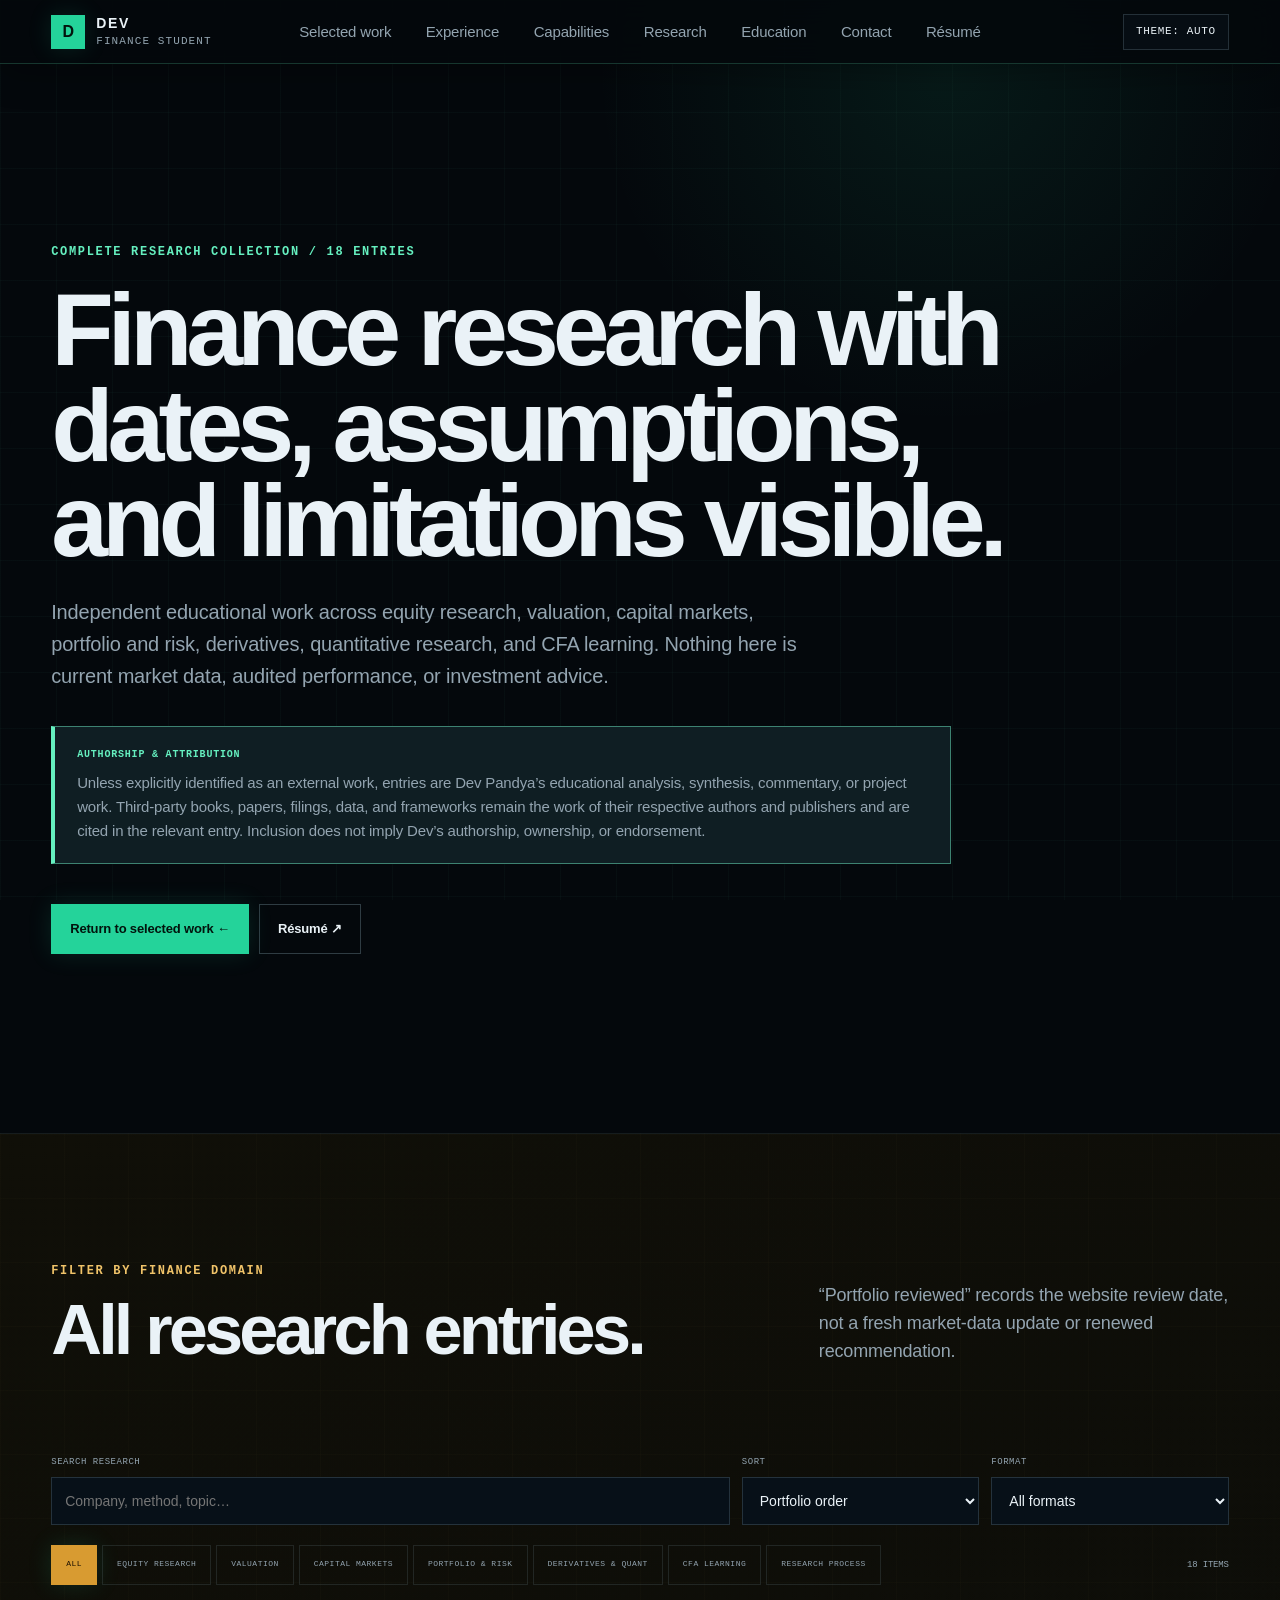
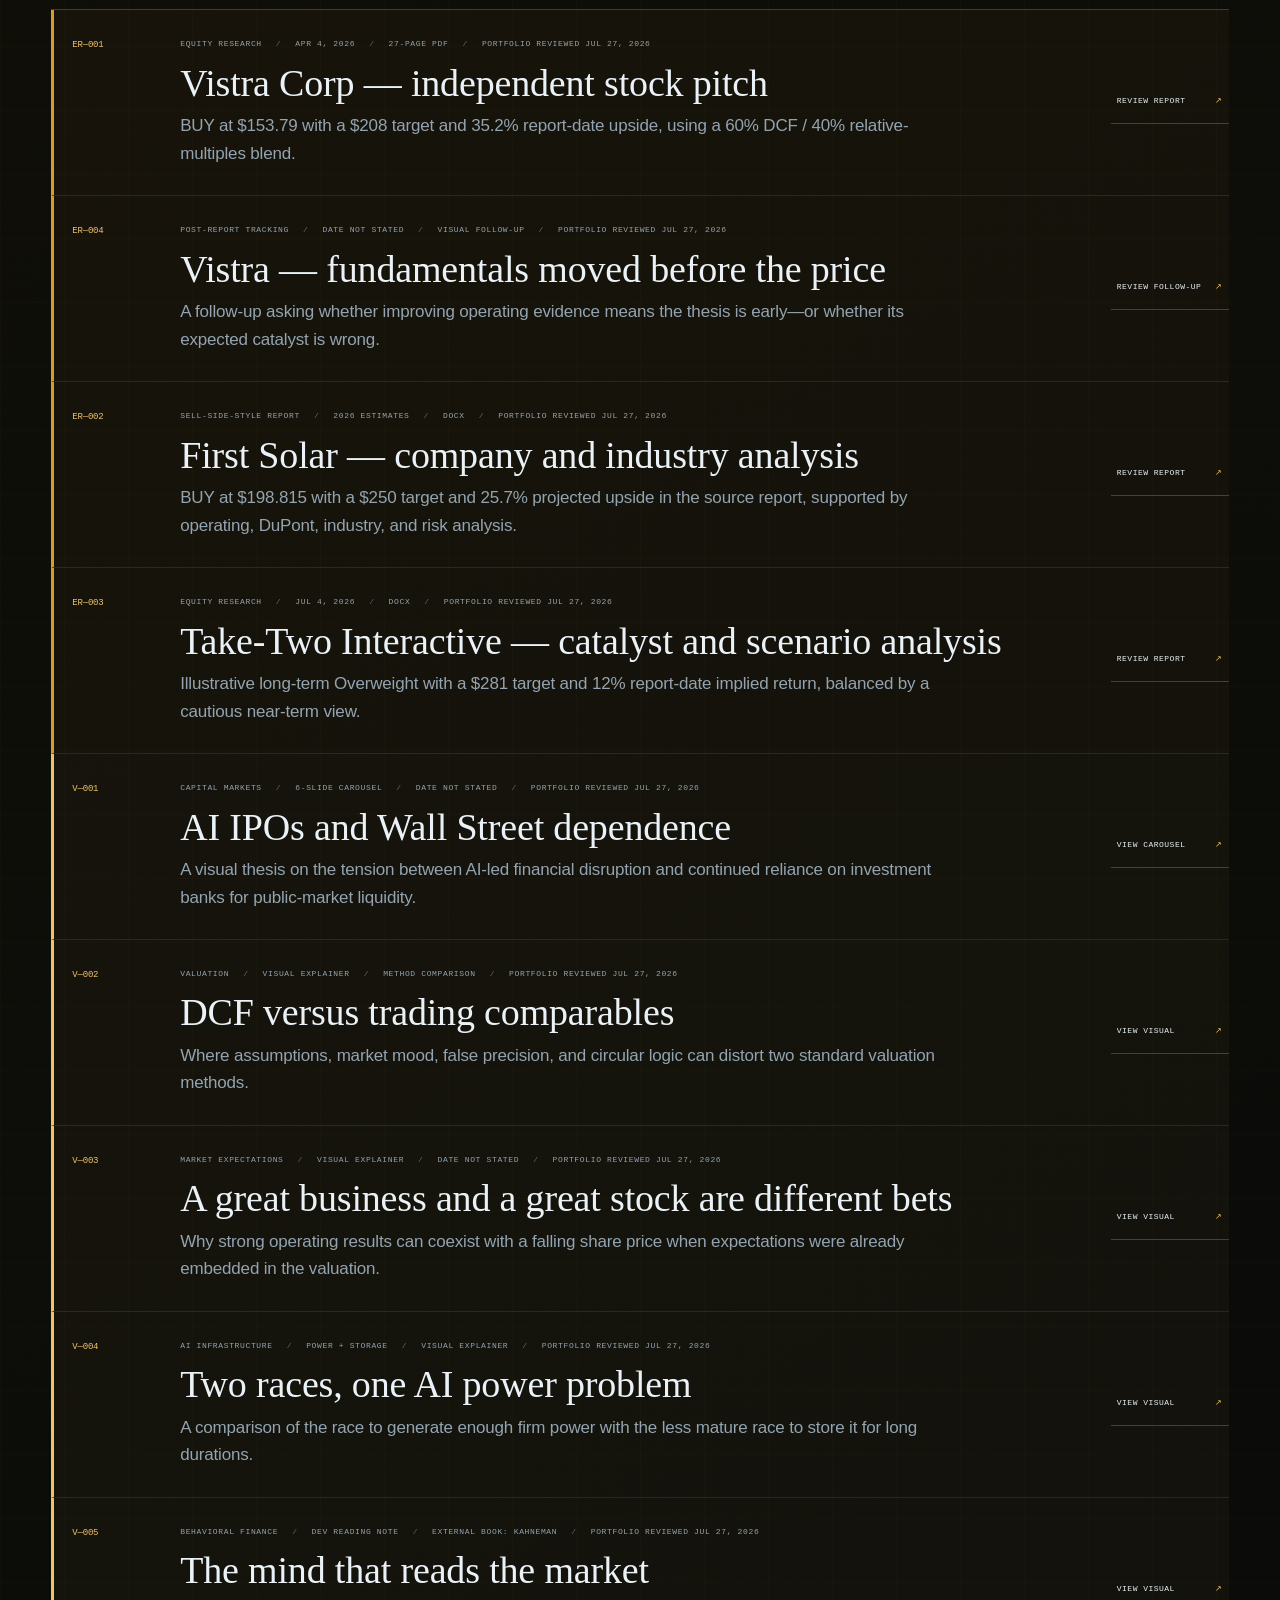
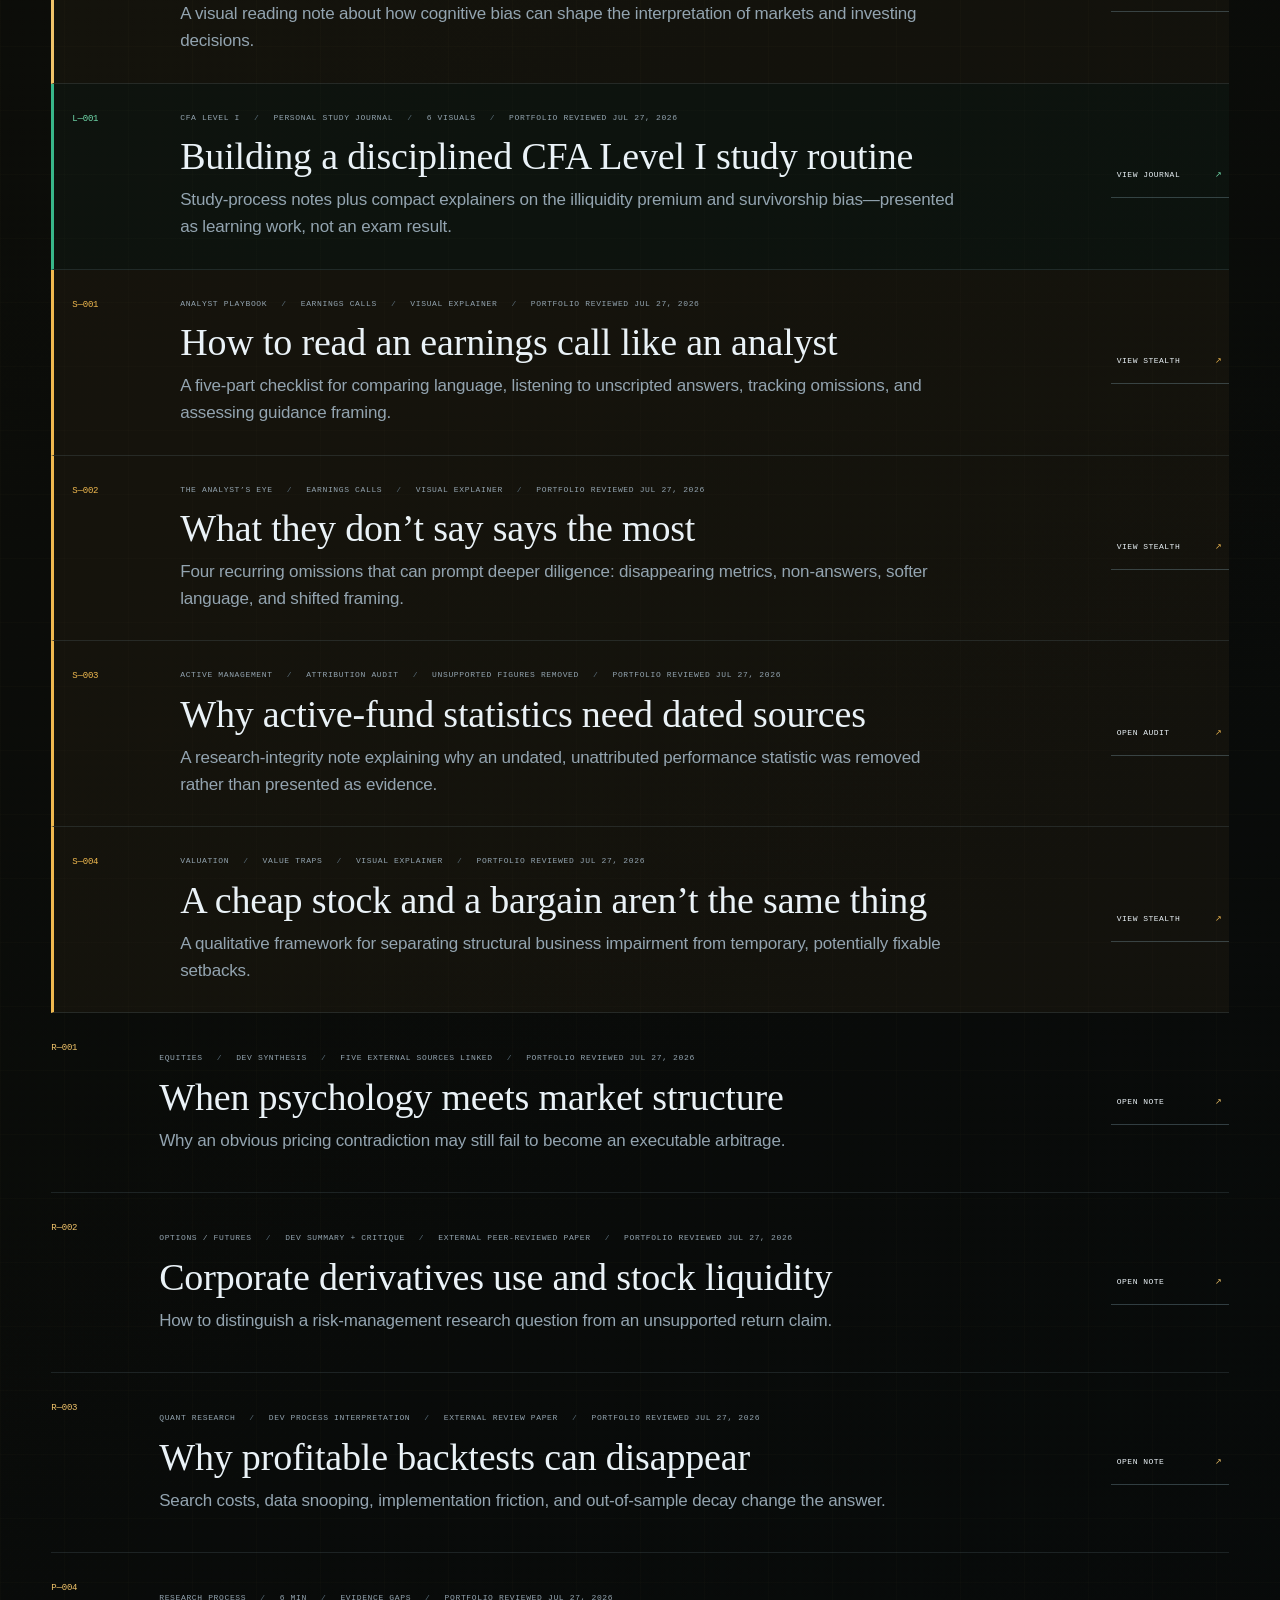
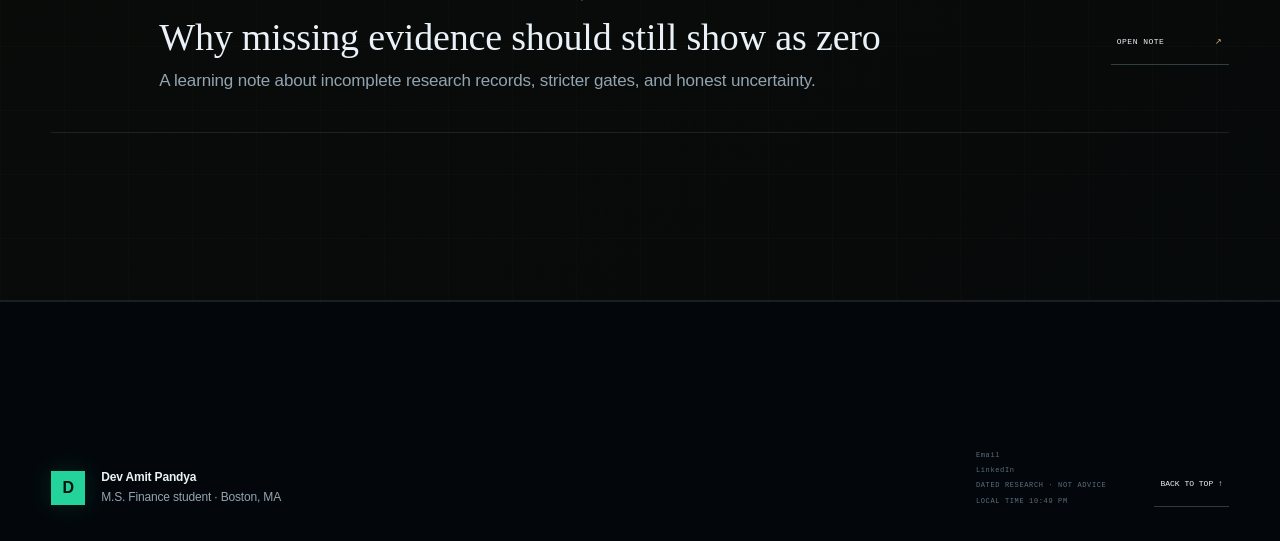
==== research/index.html @ e50324dd "Clarify research authorship and source attribution" ====
<!doctype html>
<html lang="en" data-theme="dark">
<head>
  <meta charset="utf-8">
  <meta name="viewport" content="width=device-width, initial-scale=1">
  <base href="../">
  <meta name="description" content="Eighteen educational finance research entries spanning equity research, valuation, capital markets, portfolio risk, derivatives, quant, and CFA learning.">
  <meta name="theme-color" content="#04080c">
  <link rel="canonical" href="https://devpandya.com/research/">
  <link rel="icon" href="assets/favicon.svg" type="image/svg+xml">
  <link rel="apple-touch-icon" href="assets/apple-touch-icon.png">
  <meta property="og:title" content="Finance Research Archive — Dev Amit Pandya">
  <meta property="og:description" content="Eighteen educational finance research entries spanning equity research, valuation, capital markets, portfolio risk, derivatives, quant, and CFA learning.">
  <meta property="og:type" content="website">
  <meta property="og:url" content="https://devpandya.com/research/">
  <meta property="og:image" content="https://devpandya.com/assets/social-preview.png">
  <meta property="og:image:width" content="1200">
  <meta property="og:image:height" content="630">
  <meta name="twitter:card" content="summary_large_image">
  <title>Finance Research Archive — Dev Amit Pandya</title>
  <link rel="stylesheet" href="assets/styles.css">
</head>
<body class="archive-page">
  <a class="skip-link" href="#main">Skip to content</a><div class="reading-progress" aria-hidden="true"><span id="reading-progress"></span></div>
  <header class="site-header">
    <a class="brand" href="index.html#top" aria-label="Dev Amit Pandya portfolio home"><span class="brand-glyph">D</span><span class="brand-copy"><strong>DEV</strong><small>FINANCE STUDENT</small></span></a>
    <nav class="main-nav" aria-label="Primary navigation"><a href="index.html#selected-work">Selected work</a><a href="index.html#experience">Experience</a><a href="index.html#capabilities">Capabilities</a><a href="research/">Research</a><a href="index.html#foundation">Education</a><a href="index.html#contact">Contact</a><a href="assets/Dev-Amit-Pandya-Resume.pdf" target="_blank" rel="noreferrer">Résumé</a></nav>
    <div class="header-tools">
      <button class="text-button" id="theme-toggle" type="button" aria-label="Change color theme">Theme: auto</button>
      <button class="menu-button" id="menu-open" type="button" aria-controls="mobile-nav" aria-expanded="false">Menu</button>
    </div>
    <nav class="mobile-nav" id="mobile-nav" aria-label="Mobile navigation" hidden>
      <a href="index.html#selected-work">Selected work</a><a href="index.html#experience">Experience</a><a href="index.html#capabilities">Capabilities</a><a href="research/">Research</a><a href="index.html#foundation">Education</a><a href="index.html#contact">Contact</a><a href="assets/Dev-Amit-Pandya-Resume.pdf" target="_blank" rel="noreferrer">Résumé ↗</a><a href="https://www.linkedin.com/in/dev-pandya-38a473220/" target="_blank" rel="noreferrer">LinkedIn ↗</a>
    </nav>
  </header>
  <main id="main">
    <section class="archive-hero section-shell" id="top" aria-labelledby="archive-title"><p class="eyebrow">COMPLETE RESEARCH COLLECTION / 18 ENTRIES</p><h1 id="archive-title">Finance research with dates, assumptions, and limitations visible.</h1><p>Independent educational work across equity research, valuation, capital markets, portfolio and risk, derivatives, quantitative research, and CFA learning. Nothing here is current market data, audited performance, or investment advice.</p><aside class="archive-attribution"><strong>Authorship &amp; attribution</strong><p>Unless explicitly identified as an external work, entries are Dev Pandya’s educational analysis, synthesis, commentary, or project work. Third-party books, papers, filings, data, and frameworks remain the work of their respective authors and publishers and are cited in the relevant entry. Inclusion does not imply Dev’s authorship, ownership, or endorsement.</p></aside><div class="hero-actions"><a class="button button-primary" href="index.html#selected-work">Return to selected work ←</a><a class="button button-quiet" href="assets/Dev-Amit-Pandya-Resume.pdf" target="_blank" rel="noreferrer">Résumé ↗</a></div></section>
    <section class="research archive-research section-shell" id="research" aria-labelledby="research-title"><header class="section-heading"><div><p class="eyebrow">FILTER BY FINANCE DOMAIN</p><h2 id="research-title">All research entries.</h2></div><p>“Portfolio reviewed” records the website review date, not a fresh market-data update or renewed recommendation.</p></header><div class="archive-controls reveal"><label><span>Search research</span><input id="research-search" type="search" placeholder="Company, method, topic…" autocomplete="off"></label><label><span>Sort</span><select id="research-sort"><option value="portfolio">Portfolio order</option><option value="newest">Newest stated date</option><option value="title">Title A–Z</option><option value="domain">Finance domain</option></select></label><label><span>Format</span><select id="research-type"><option value="all">All formats</option><option value="report">Reports</option><option value="visual">Visual explainers</option><option value="note">Research notes</option><option value="artifact">Has public artifact</option></select></label></div><div class="research-toolbar reveal"><div class="filter-group" role="group" aria-label="Filter research by finance domain"><button class="filter-button is-active" type="button" data-filter="all">All</button><button class="filter-button" type="button" data-filter="equity-research">Equity research</button><button class="filter-button" type="button" data-filter="valuation">Valuation</button><button class="filter-button" type="button" data-filter="capital-markets">Capital markets</button><button class="filter-button" type="button" data-filter="portfolio-risk">Portfolio &amp; risk</button><button class="filter-button" type="button" data-filter="derivatives-quant">Derivatives &amp; quant</button><button class="filter-button" type="button" data-filter="cfa-learning">CFA learning</button><button class="filter-button" type="button" data-filter="research-process">Research process</button></div><span id="result-count">18 items</span></div><div id="research-empty" class="research-empty" hidden>No entries match those filters.</div><div class="research-list"><article class="research-row is-report" data-topic="equity-research" data-title="vistra corp — independent stock pitch" data-date="2026-04-04" data-kind="report" data-artifact="true"><div class="note-index">ER—001</div><div class="note-main"><div class="note-meta"><span>Equity research</span><span>Apr 4, 2026</span><span>27-page PDF</span><span>Portfolio reviewed Jul 27, 2026</span></div><h3>Vistra Corp — independent stock pitch</h3><p>BUY at $153.79 with a $208 target and 35.2% report-date upside, using a 60% DCF / 40% relative-multiples blend.</p></div><button class="note-open" type="button" data-note="vistra">Review report <span>↗</span></button></article><article class="research-row is-report" data-topic="equity-research" data-title="vistra — fundamentals moved before the price" data-date="" data-kind="report" data-artifact="true"><div class="note-index">ER—004</div><div class="note-main"><div class="note-meta"><span>Post-report tracking</span><span>Date not stated</span><span>Visual follow-up</span><span>Portfolio reviewed Jul 27, 2026</span></div><h3>Vistra — fundamentals moved before the price</h3><p>A follow-up asking whether improving operating evidence means the thesis is early—or whether its expected catalyst is wrong.</p></div><button class="note-open" type="button" data-note="vistrafollowup">Review follow-up <span>↗</span></button></article><article class="research-row is-report" data-topic="equity-research" data-title="first solar — company and industry analysis" data-date="" data-kind="report" data-artifact="true"><div class="note-index">ER—002</div><div class="note-main"><div class="note-meta"><span>Sell-side-style report</span><span>2026 estimates</span><span>DOCX</span><span>Portfolio reviewed Jul 27, 2026</span></div><h3>First Solar — company and industry analysis</h3><p>BUY at $198.815 with a $250 target and 25.7% projected upside in the source report, supported by operating, DuPont, industry, and risk analysis.</p></div><button class="note-open" type="button" data-note="firstsolar">Review report <span>↗</span></button></article><article class="research-row is-report" data-topic="equity-research" data-title="take-two interactive — catalyst and scenario analysis" data-date="2026-07-04" data-kind="report" data-artifact="true"><div class="note-index">ER—003</div><div class="note-main"><div class="note-meta"><span>Equity research</span><span>Jul 4, 2026</span><span>DOCX</span><span>Portfolio reviewed Jul 27, 2026</span></div><h3>Take-Two Interactive — catalyst and scenario analysis</h3><p>Illustrative long-term Overweight with a $281 target and 12% report-date implied return, balanced by a cautious near-term view.</p></div><button class="note-open" type="button" data-note="ttwo">Review report <span>↗</span></button></article><article class="research-row is-visual" data-topic="capital-markets" data-title="ai ipos and wall street dependence" data-date="" data-kind="visual" data-artifact="true"><div class="note-index">V—001</div><div class="note-main"><div class="note-meta"><span>Capital markets</span><span>6-slide carousel</span><span>Date not stated</span><span>Portfolio reviewed Jul 27, 2026</span></div><h3>AI IPOs and Wall Street dependence</h3><p>A visual thesis on the tension between AI-led financial disruption and continued reliance on investment banks for public-market liquidity.</p></div><button class="note-open" type="button" data-note="aiipo">View carousel <span>↗</span></button></article><article class="research-row is-visual" data-topic="valuation" data-title="dcf versus trading comparables" data-date="" data-kind="visual" data-artifact="true"><div class="note-index">V—002</div><div class="note-main"><div class="note-meta"><span>Valuation</span><span>Visual explainer</span><span>Method comparison</span><span>Portfolio reviewed Jul 27, 2026</span></div><h3>DCF versus trading comparables</h3><p>Where assumptions, market mood, false precision, and circular logic can distort two standard valuation methods.</p></div><button class="note-open" type="button" data-note="dcfcomps">View visual <span>↗</span></button></article><article class="research-row is-visual" data-topic="equity-research" data-title="a great business and a great stock are different bets" data-date="" data-kind="visual" data-artifact="true"><div class="note-index">V—003</div><div class="note-main"><div class="note-meta"><span>Market expectations</span><span>Visual explainer</span><span>Date not stated</span><span>Portfolio reviewed Jul 27, 2026</span></div><h3>A great business and a great stock are different bets</h3><p>Why strong operating results can coexist with a falling share price when expectations were already embedded in the valuation.</p></div><button class="note-open" type="button" data-note="businessstock">View visual <span>↗</span></button></article><article class="research-row is-visual" data-topic="capital-markets" data-title="two races, one ai power problem" data-date="" data-kind="visual" data-artifact="true"><div class="note-index">V—004</div><div class="note-main"><div class="note-meta"><span>AI infrastructure</span><span>Power + storage</span><span>Visual explainer</span><span>Portfolio reviewed Jul 27, 2026</span></div><h3>Two races, one AI power problem</h3><p>A comparison of the race to generate enough firm power with the less mature race to store it for long durations.</p></div><button class="note-open" type="button" data-note="tworaces">View visual <span>↗</span></button></article><article class="research-row is-visual" data-topic="portfolio-risk" data-title="the mind that reads the market" data-date="" data-kind="visual" data-artifact="true"><div class="note-index">V—005</div><div class="note-main"><div class="note-meta"><span>Behavioral finance</span><span>Dev reading note</span><span>External book: Kahneman</span><span>Portfolio reviewed Jul 27, 2026</span></div><h3>The mind that reads the market</h3><p>A visual reading note about how cognitive bias can shape the interpretation of markets and investing decisions.</p></div><button class="note-open" type="button" data-note="readingmind">View visual <span>↗</span></button></article><article class="research-row is-learning" data-topic="cfa-learning" data-title="building a disciplined cfa level i study routine" data-date="" data-kind="visual" data-artifact="true"><div class="note-index">L—001</div><div class="note-main"><div class="note-meta"><span>CFA Level I</span><span>Personal study journal</span><span>6 visuals</span><span>Portfolio reviewed Jul 27, 2026</span></div><h3>Building a disciplined CFA Level I study routine</h3><p>Study-process notes plus compact explainers on the illiquidity premium and survivorship bias—presented as learning work, not an exam result.</p></div><button class="note-open" type="button" data-note="cfajourney">View journal <span>↗</span></button></article><article class="research-row is-stealth" data-topic="equity-research" data-title="how to read an earnings call like an analyst" data-date="" data-kind="visual" data-artifact="true"><div class="note-index">S—001</div><div class="note-main"><div class="note-meta"><span>Analyst playbook</span><span>Earnings calls</span><span>Visual explainer</span><span>Portfolio reviewed Jul 27, 2026</span></div><h3>How to read an earnings call like an analyst</h3><p>A five-part checklist for comparing language, listening to unscripted answers, tracking omissions, and assessing guidance framing.</p></div><button class="note-open" type="button" data-note="stealthcall">View Stealth <span>↗</span></button></article><article class="research-row is-stealth" data-topic="equity-research" data-title="what they don’t say says the most" data-date="" data-kind="visual" data-artifact="true"><div class="note-index">S—002</div><div class="note-main"><div class="note-meta"><span>The analyst’s eye</span><span>Earnings calls</span><span>Visual explainer</span><span>Portfolio reviewed Jul 27, 2026</span></div><h3>What they don’t say says the most</h3><p>Four recurring omissions that can prompt deeper diligence: disappearing metrics, non-answers, softer language, and shifted framing.</p></div><button class="note-open" type="button" data-note="stealthomissions">View Stealth <span>↗</span></button></article><article class="research-row is-stealth" data-topic="portfolio-risk" data-title="why active-fund statistics need dated sources" data-date="" data-kind="note" data-artifact="false"><div class="note-index">S—003</div><div class="note-main"><div class="note-meta"><span>Active management</span><span>Attribution audit</span><span>Unsupported figures removed</span><span>Portfolio reviewed Jul 27, 2026</span></div><h3>Why active-fund statistics need dated sources</h3><p>A research-integrity note explaining why an undated, unattributed performance statistic was removed rather than presented as evidence.</p></div><button class="note-open" type="button" data-note="stealthfunds">Open audit <span>↗</span></button></article><article class="research-row is-stealth" data-topic="valuation" data-title="a cheap stock and a bargain aren’t the same thing" data-date="2026-07-27" data-kind="visual" data-artifact="true"><div class="note-index">S—004</div><div class="note-main"><div class="note-meta"><span>Valuation</span><span>Value traps</span><span>Visual explainer</span><span>Portfolio reviewed Jul 27, 2026</span></div><h3>A cheap stock and a bargain aren’t the same thing</h3><p>A qualitative framework for separating structural business impairment from temporary, potentially fixable setbacks.</p></div><button class="note-open" type="button" data-note="stealthvalue">View Stealth <span>↗</span></button></article><article class="research-row" data-topic="portfolio-risk" data-title="when psychology meets market structure" data-date="" data-kind="note" data-artifact="false"><div class="note-index">R—001</div><div class="note-main"><div class="note-meta"><span>Equities</span><span>Dev synthesis</span><span>Five external sources linked</span><span>Portfolio reviewed Jul 27, 2026</span></div><h3>When psychology meets market structure</h3><p>Why an obvious pricing contradiction may still fail to become an executable arbitrage.</p></div><button class="note-open" type="button" data-note="psychology">Open note <span>↗</span></button></article><article class="research-row" data-topic="derivatives-quant" data-title="corporate derivatives use and stock liquidity" data-date="" data-kind="note" data-artifact="false"><div class="note-index">R—002</div><div class="note-main"><div class="note-meta"><span>Options / Futures</span><span>Dev summary + critique</span><span>External peer-reviewed paper</span><span>Portfolio reviewed Jul 27, 2026</span></div><h3>Corporate derivatives use and stock liquidity</h3><p>How to distinguish a risk-management research question from an unsupported return claim.</p></div><button class="note-open" type="button" data-note="derivatives">Open note <span>↗</span></button></article><article class="research-row" data-topic="derivatives-quant" data-title="why profitable backtests can disappear" data-date="" data-kind="note" data-artifact="false"><div class="note-index">R—003</div><div class="note-main"><div class="note-meta"><span>Quant research</span><span>Dev process interpretation</span><span>External review paper</span><span>Portfolio reviewed Jul 27, 2026</span></div><h3>Why profitable backtests can disappear</h3><p>Search costs, data snooping, implementation friction, and out-of-sample decay change the answer.</p></div><button class="note-open" type="button" data-note="backtests">Open note <span>↗</span></button></article><article class="research-row" data-topic="research-process" data-title="why missing evidence should still show as zero" data-date="" data-kind="note" data-artifact="false"><div class="note-index">P—004</div><div class="note-main"><div class="note-meta"><span>Research process</span><span>6 min</span><span>Evidence gaps</span><span>Portfolio reviewed Jul 27, 2026</span></div><h3>Why missing evidence should still show as zero</h3><p>A learning note about incomplete research records, stricter gates, and honest uncertainty.</p></div><button class="note-open" type="button" data-note="paperlab">Open note <span>↗</span></button></article></div></section>
  </main>
  <footer class="site-footer section-shell">
    <div><span class="brand-glyph">D</span><p><strong>Dev Amit Pandya</strong><br>M.S. Finance student · Boston, MA</p></div>
    <div class="footer-meta"><a href="mailto:devpandya2003@gmail.com">Email</a><a href="https://www.linkedin.com/in/dev-pandya-38a473220/" target="_blank" rel="noreferrer">LinkedIn</a><span>DATED RESEARCH · NOT ADVICE</span><span id="local-time">LOCAL TIME —:—</span></div>
    <button class="back-top" type="button" data-scroll="top">Back to top ↑</button>
  </footer>
  <dialog class="note-dialog" id="note-dialog" aria-label="Finance research note reader"><div class="dialog-shell"><header class="dialog-header"><span id="dialog-index">R—001</span><button id="dialog-close" type="button" aria-label="Close article">Close <kbd>Esc</kbd></button></header><article id="dialog-content"></article></div></dialog>
  <script src="assets/app.js" defer></script>
</body>
</html>
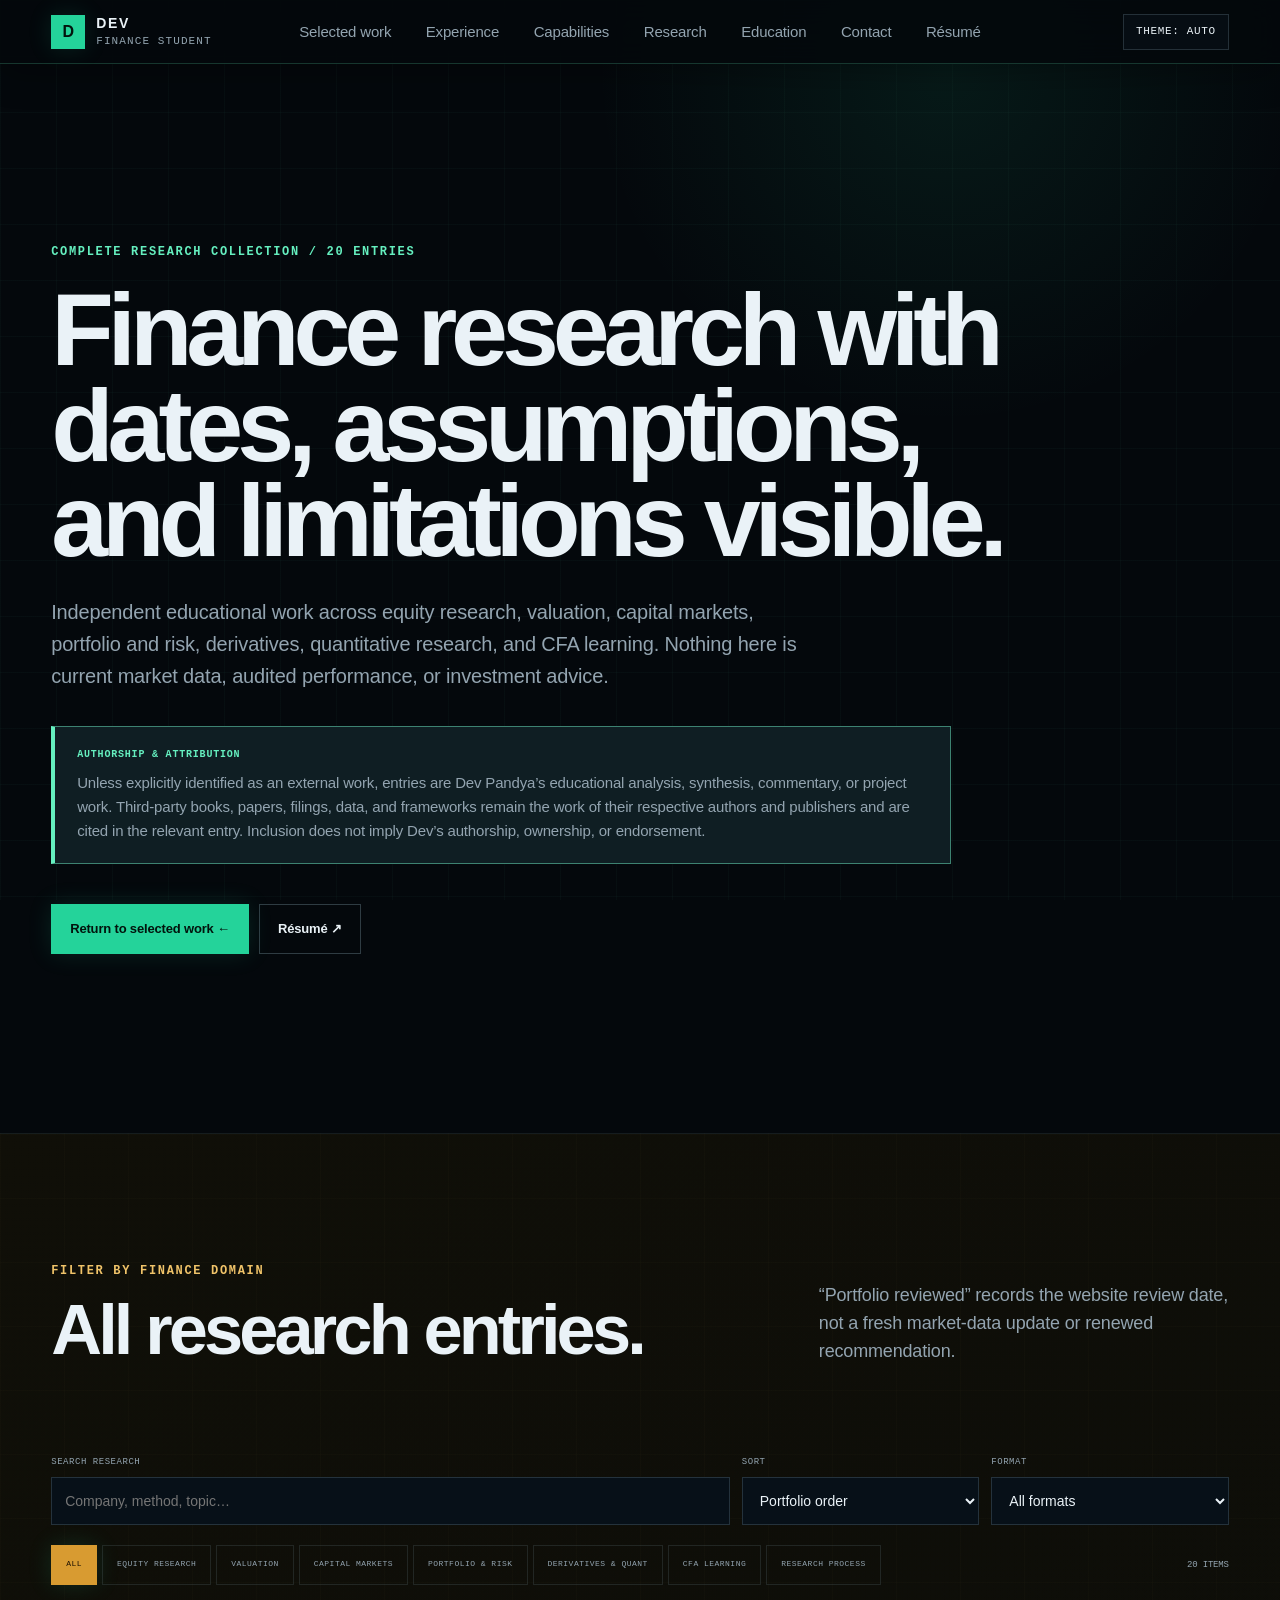
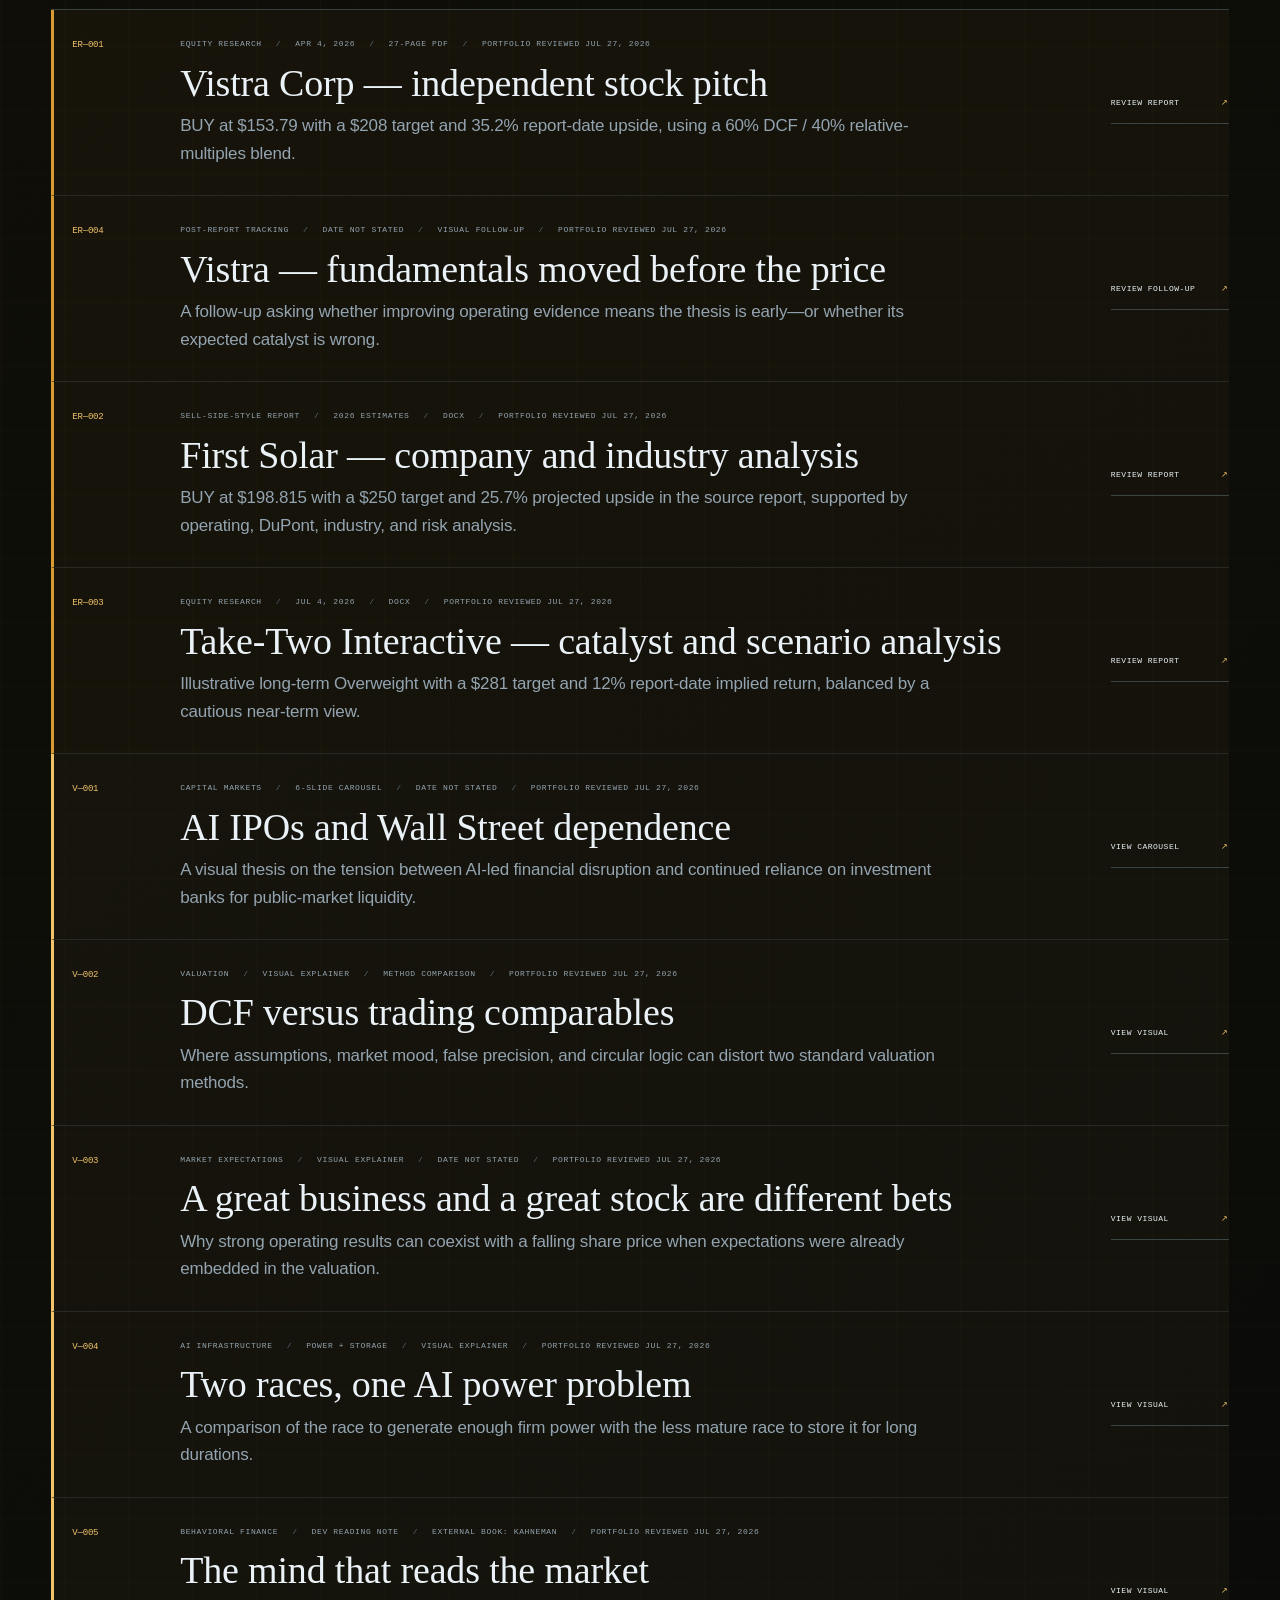
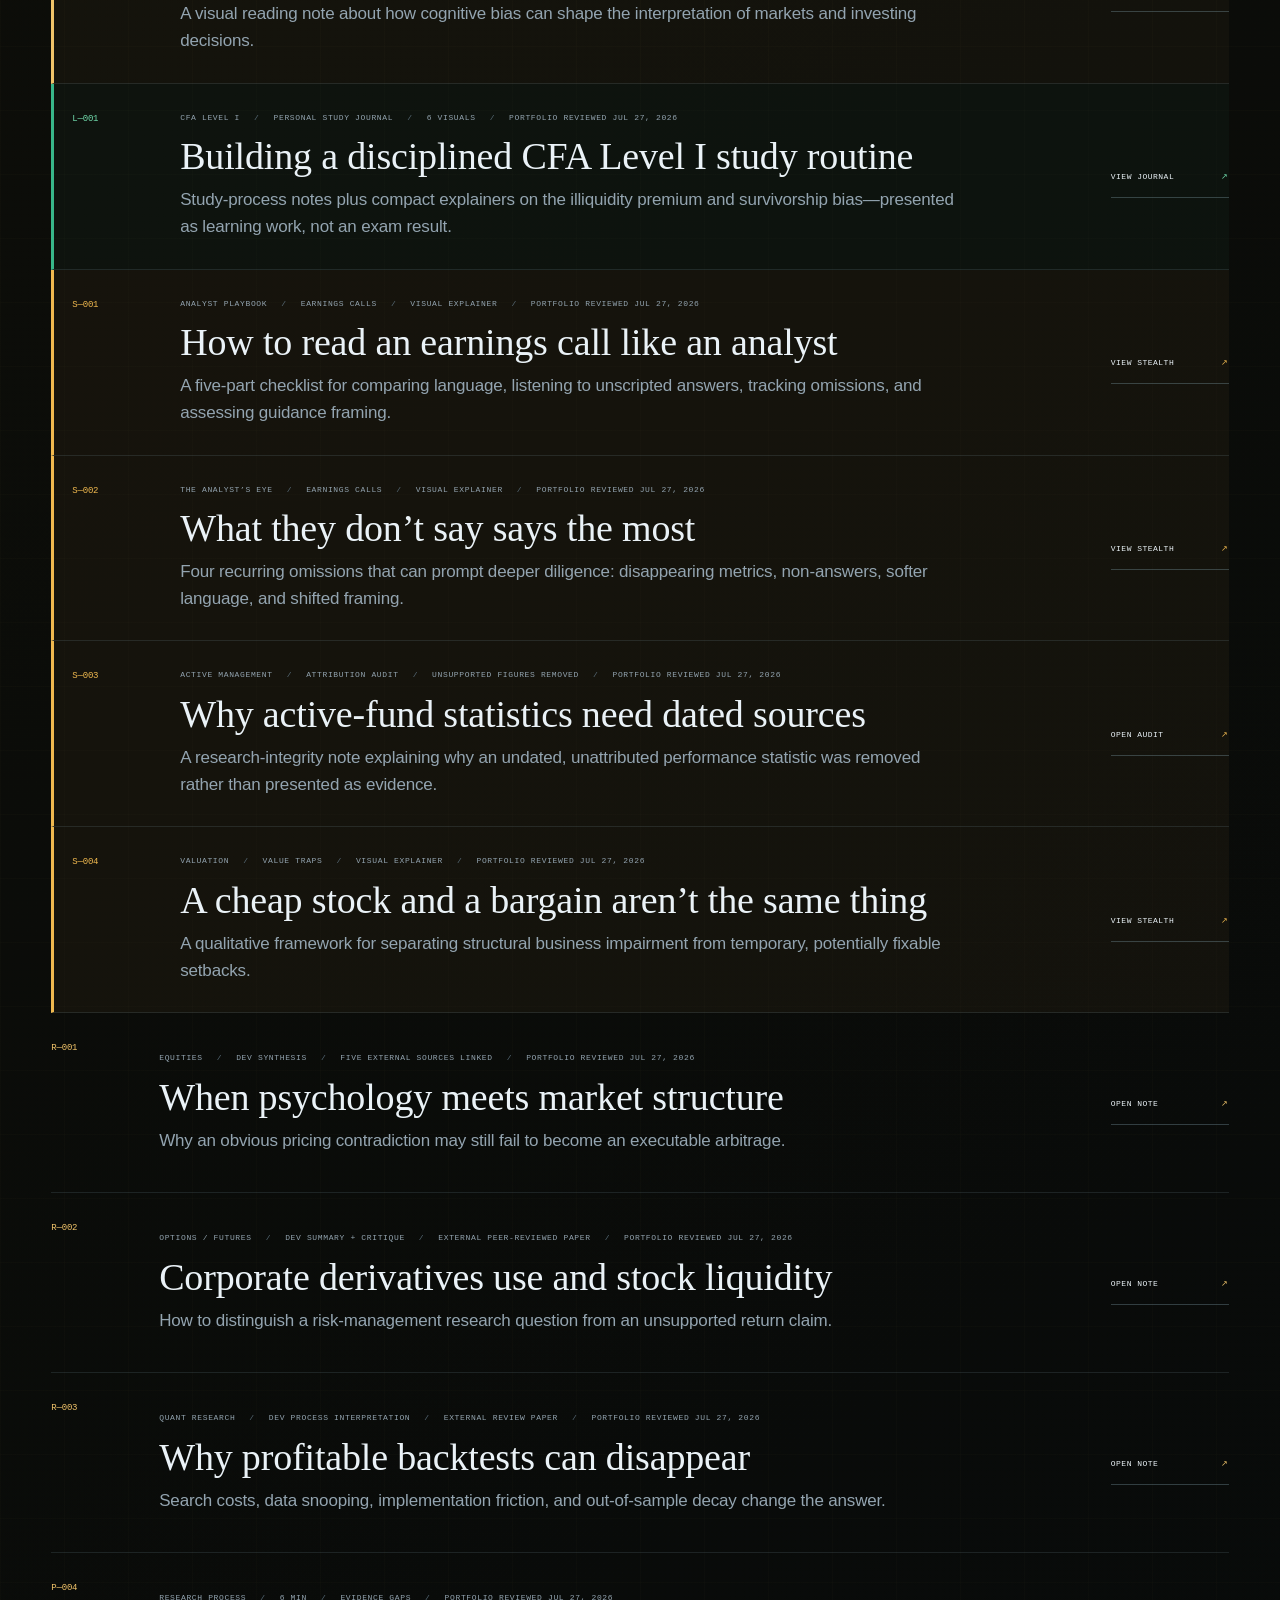
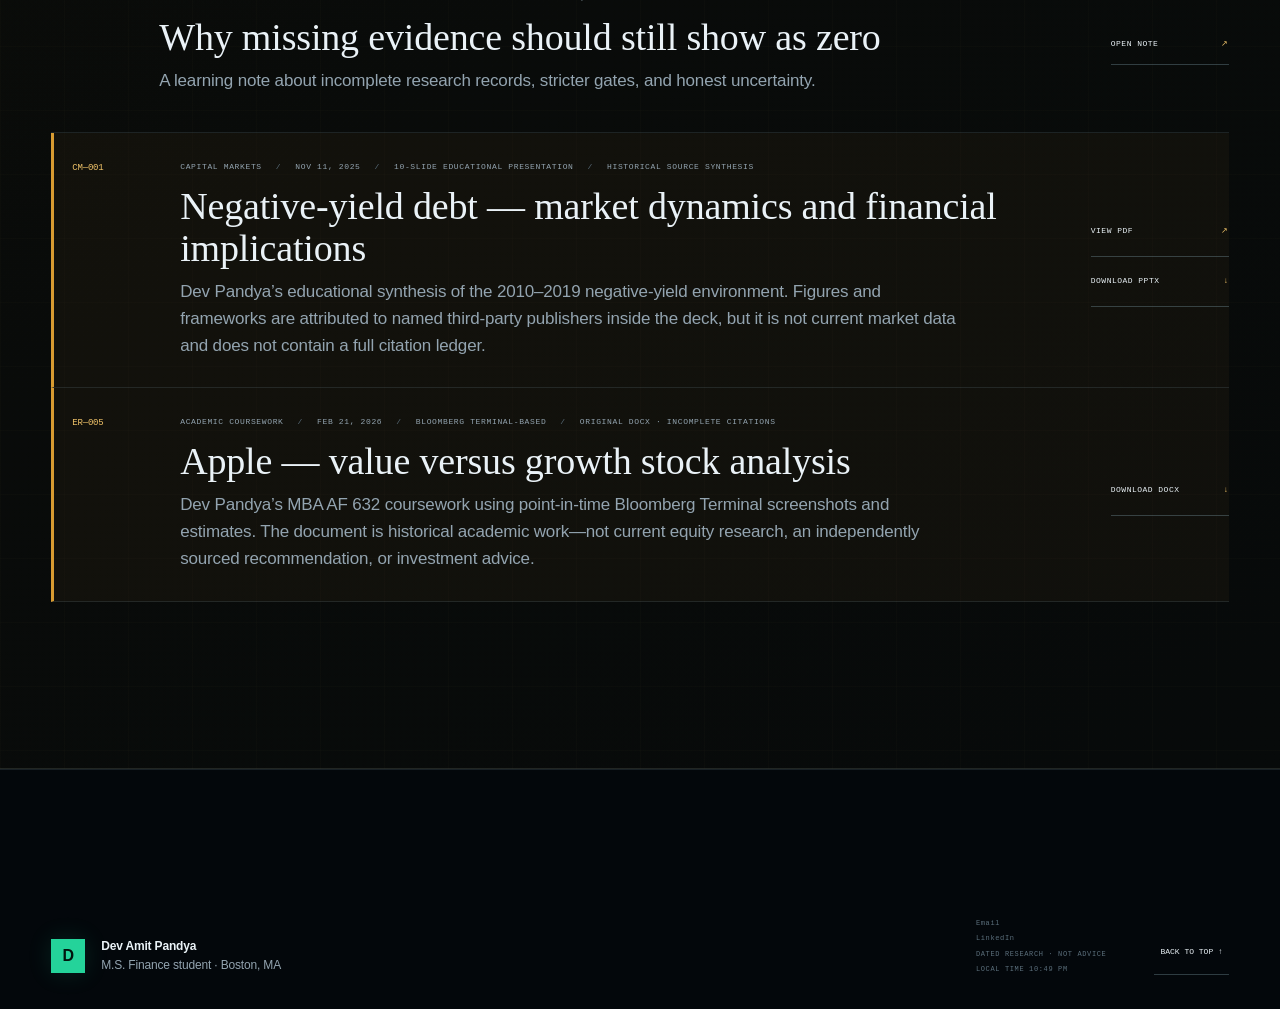
==== commit 9a514d75: "Add verified certificate and academic research artifacts" ====
--- a/research/index.html
+++ b/research/index.html
@@ -18,7 +18,7 @@
   <meta property="og:image:height" content="630">
   <meta name="twitter:card" content="summary_large_image">
   <title>Finance Research Archive — Dev Amit Pandya</title>
-  <link rel="stylesheet" href="assets/styles.css">
+  <link rel="stylesheet" href="assets/styles.css?v=20260728">
 </head>
 <body class="archive-page">
   <a class="skip-link" href="#main">Skip to content</a><div class="reading-progress" aria-hidden="true"><span id="reading-progress"></span></div>
@@ -34,8 +34,8 @@
     </nav>
   </header>
   <main id="main">
-    <section class="archive-hero section-shell" id="top" aria-labelledby="archive-title"><p class="eyebrow">COMPLETE RESEARCH COLLECTION / 18 ENTRIES</p><h1 id="archive-title">Finance research with dates, assumptions, and limitations visible.</h1><p>Independent educational work across equity research, valuation, capital markets, portfolio and risk, derivatives, quantitative research, and CFA learning. Nothing here is current market data, audited performance, or investment advice.</p><aside class="archive-attribution"><strong>Authorship &amp; attribution</strong><p>Unless explicitly identified as an external work, entries are Dev Pandya’s educational analysis, synthesis, commentary, or project work. Third-party books, papers, filings, data, and frameworks remain the work of their respective authors and publishers and are cited in the relevant entry. Inclusion does not imply Dev’s authorship, ownership, or endorsement.</p></aside><div class="hero-actions"><a class="button button-primary" href="index.html#selected-work">Return to selected work ←</a><a class="button button-quiet" href="assets/Dev-Amit-Pandya-Resume.pdf" target="_blank" rel="noreferrer">Résumé ↗</a></div></section>
-    <section class="research archive-research section-shell" id="research" aria-labelledby="research-title"><header class="section-heading"><div><p class="eyebrow">FILTER BY FINANCE DOMAIN</p><h2 id="research-title">All research entries.</h2></div><p>“Portfolio reviewed” records the website review date, not a fresh market-data update or renewed recommendation.</p></header><div class="archive-controls reveal"><label><span>Search research</span><input id="research-search" type="search" placeholder="Company, method, topic…" autocomplete="off"></label><label><span>Sort</span><select id="research-sort"><option value="portfolio">Portfolio order</option><option value="newest">Newest stated date</option><option value="title">Title A–Z</option><option value="domain">Finance domain</option></select></label><label><span>Format</span><select id="research-type"><option value="all">All formats</option><option value="report">Reports</option><option value="visual">Visual explainers</option><option value="note">Research notes</option><option value="artifact">Has public artifact</option></select></label></div><div class="research-toolbar reveal"><div class="filter-group" role="group" aria-label="Filter research by finance domain"><button class="filter-button is-active" type="button" data-filter="all">All</button><button class="filter-button" type="button" data-filter="equity-research">Equity research</button><button class="filter-button" type="button" data-filter="valuation">Valuation</button><button class="filter-button" type="button" data-filter="capital-markets">Capital markets</button><button class="filter-button" type="button" data-filter="portfolio-risk">Portfolio &amp; risk</button><button class="filter-button" type="button" data-filter="derivatives-quant">Derivatives &amp; quant</button><button class="filter-button" type="button" data-filter="cfa-learning">CFA learning</button><button class="filter-button" type="button" data-filter="research-process">Research process</button></div><span id="result-count">18 items</span></div><div id="research-empty" class="research-empty" hidden>No entries match those filters.</div><div class="research-list"><article class="research-row is-report" data-topic="equity-research" data-title="vistra corp — independent stock pitch" data-date="2026-04-04" data-kind="report" data-artifact="true"><div class="note-index">ER—001</div><div class="note-main"><div class="note-meta"><span>Equity research</span><span>Apr 4, 2026</span><span>27-page PDF</span><span>Portfolio reviewed Jul 27, 2026</span></div><h3>Vistra Corp — independent stock pitch</h3><p>BUY at $153.79 with a $208 target and 35.2% report-date upside, using a 60% DCF / 40% relative-multiples blend.</p></div><button class="note-open" type="button" data-note="vistra">Review report <span>↗</span></button></article><article class="research-row is-report" data-topic="equity-research" data-title="vistra — fundamentals moved before the price" data-date="" data-kind="report" data-artifact="true"><div class="note-index">ER—004</div><div class="note-main"><div class="note-meta"><span>Post-report tracking</span><span>Date not stated</span><span>Visual follow-up</span><span>Portfolio reviewed Jul 27, 2026</span></div><h3>Vistra — fundamentals moved before the price</h3><p>A follow-up asking whether improving operating evidence means the thesis is early—or whether its expected catalyst is wrong.</p></div><button class="note-open" type="button" data-note="vistrafollowup">Review follow-up <span>↗</span></button></article><article class="research-row is-report" data-topic="equity-research" data-title="first solar — company and industry analysis" data-date="" data-kind="report" data-artifact="true"><div class="note-index">ER—002</div><div class="note-main"><div class="note-meta"><span>Sell-side-style report</span><span>2026 estimates</span><span>DOCX</span><span>Portfolio reviewed Jul 27, 2026</span></div><h3>First Solar — company and industry analysis</h3><p>BUY at $198.815 with a $250 target and 25.7% projected upside in the source report, supported by operating, DuPont, industry, and risk analysis.</p></div><button class="note-open" type="button" data-note="firstsolar">Review report <span>↗</span></button></article><article class="research-row is-report" data-topic="equity-research" data-title="take-two interactive — catalyst and scenario analysis" data-date="2026-07-04" data-kind="report" data-artifact="true"><div class="note-index">ER—003</div><div class="note-main"><div class="note-meta"><span>Equity research</span><span>Jul 4, 2026</span><span>DOCX</span><span>Portfolio reviewed Jul 27, 2026</span></div><h3>Take-Two Interactive — catalyst and scenario analysis</h3><p>Illustrative long-term Overweight with a $281 target and 12% report-date implied return, balanced by a cautious near-term view.</p></div><button class="note-open" type="button" data-note="ttwo">Review report <span>↗</span></button></article><article class="research-row is-visual" data-topic="capital-markets" data-title="ai ipos and wall street dependence" data-date="" data-kind="visual" data-artifact="true"><div class="note-index">V—001</div><div class="note-main"><div class="note-meta"><span>Capital markets</span><span>6-slide carousel</span><span>Date not stated</span><span>Portfolio reviewed Jul 27, 2026</span></div><h3>AI IPOs and Wall Street dependence</h3><p>A visual thesis on the tension between AI-led financial disruption and continued reliance on investment banks for public-market liquidity.</p></div><button class="note-open" type="button" data-note="aiipo">View carousel <span>↗</span></button></article><article class="research-row is-visual" data-topic="valuation" data-title="dcf versus trading comparables" data-date="" data-kind="visual" data-artifact="true"><div class="note-index">V—002</div><div class="note-main"><div class="note-meta"><span>Valuation</span><span>Visual explainer</span><span>Method comparison</span><span>Portfolio reviewed Jul 27, 2026</span></div><h3>DCF versus trading comparables</h3><p>Where assumptions, market mood, false precision, and circular logic can distort two standard valuation methods.</p></div><button class="note-open" type="button" data-note="dcfcomps">View visual <span>↗</span></button></article><article class="research-row is-visual" data-topic="equity-research" data-title="a great business and a great stock are different bets" data-date="" data-kind="visual" data-artifact="true"><div class="note-index">V—003</div><div class="note-main"><div class="note-meta"><span>Market expectations</span><span>Visual explainer</span><span>Date not stated</span><span>Portfolio reviewed Jul 27, 2026</span></div><h3>A great business and a great stock are different bets</h3><p>Why strong operating results can coexist with a falling share price when expectations were already embedded in the valuation.</p></div><button class="note-open" type="button" data-note="businessstock">View visual <span>↗</span></button></article><article class="research-row is-visual" data-topic="capital-markets" data-title="two races, one ai power problem" data-date="" data-kind="visual" data-artifact="true"><div class="note-index">V—004</div><div class="note-main"><div class="note-meta"><span>AI infrastructure</span><span>Power + storage</span><span>Visual explainer</span><span>Portfolio reviewed Jul 27, 2026</span></div><h3>Two races, one AI power problem</h3><p>A comparison of the race to generate enough firm power with the less mature race to store it for long durations.</p></div><button class="note-open" type="button" data-note="tworaces">View visual <span>↗</span></button></article><article class="research-row is-visual" data-topic="portfolio-risk" data-title="the mind that reads the market" data-date="" data-kind="visual" data-artifact="true"><div class="note-index">V—005</div><div class="note-main"><div class="note-meta"><span>Behavioral finance</span><span>Dev reading note</span><span>External book: Kahneman</span><span>Portfolio reviewed Jul 27, 2026</span></div><h3>The mind that reads the market</h3><p>A visual reading note about how cognitive bias can shape the interpretation of markets and investing decisions.</p></div><button class="note-open" type="button" data-note="readingmind">View visual <span>↗</span></button></article><article class="research-row is-learning" data-topic="cfa-learning" data-title="building a disciplined cfa level i study routine" data-date="" data-kind="visual" data-artifact="true"><div class="note-index">L—001</div><div class="note-main"><div class="note-meta"><span>CFA Level I</span><span>Personal study journal</span><span>6 visuals</span><span>Portfolio reviewed Jul 27, 2026</span></div><h3>Building a disciplined CFA Level I study routine</h3><p>Study-process notes plus compact explainers on the illiquidity premium and survivorship bias—presented as learning work, not an exam result.</p></div><button class="note-open" type="button" data-note="cfajourney">View journal <span>↗</span></button></article><article class="research-row is-stealth" data-topic="equity-research" data-title="how to read an earnings call like an analyst" data-date="" data-kind="visual" data-artifact="true"><div class="note-index">S—001</div><div class="note-main"><div class="note-meta"><span>Analyst playbook</span><span>Earnings calls</span><span>Visual explainer</span><span>Portfolio reviewed Jul 27, 2026</span></div><h3>How to read an earnings call like an analyst</h3><p>A five-part checklist for comparing language, listening to unscripted answers, tracking omissions, and assessing guidance framing.</p></div><button class="note-open" type="button" data-note="stealthcall">View Stealth <span>↗</span></button></article><article class="research-row is-stealth" data-topic="equity-research" data-title="what they don’t say says the most" data-date="" data-kind="visual" data-artifact="true"><div class="note-index">S—002</div><div class="note-main"><div class="note-meta"><span>The analyst’s eye</span><span>Earnings calls</span><span>Visual explainer</span><span>Portfolio reviewed Jul 27, 2026</span></div><h3>What they don’t say says the most</h3><p>Four recurring omissions that can prompt deeper diligence: disappearing metrics, non-answers, softer language, and shifted framing.</p></div><button class="note-open" type="button" data-note="stealthomissions">View Stealth <span>↗</span></button></article><article class="research-row is-stealth" data-topic="portfolio-risk" data-title="why active-fund statistics need dated sources" data-date="" data-kind="note" data-artifact="false"><div class="note-index">S—003</div><div class="note-main"><div class="note-meta"><span>Active management</span><span>Attribution audit</span><span>Unsupported figures removed</span><span>Portfolio reviewed Jul 27, 2026</span></div><h3>Why active-fund statistics need dated sources</h3><p>A research-integrity note explaining why an undated, unattributed performance statistic was removed rather than presented as evidence.</p></div><button class="note-open" type="button" data-note="stealthfunds">Open audit <span>↗</span></button></article><article class="research-row is-stealth" data-topic="valuation" data-title="a cheap stock and a bargain aren’t the same thing" data-date="2026-07-27" data-kind="visual" data-artifact="true"><div class="note-index">S—004</div><div class="note-main"><div class="note-meta"><span>Valuation</span><span>Value traps</span><span>Visual explainer</span><span>Portfolio reviewed Jul 27, 2026</span></div><h3>A cheap stock and a bargain aren’t the same thing</h3><p>A qualitative framework for separating structural business impairment from temporary, potentially fixable setbacks.</p></div><button class="note-open" type="button" data-note="stealthvalue">View Stealth <span>↗</span></button></article><article class="research-row" data-topic="portfolio-risk" data-title="when psychology meets market structure" data-date="" data-kind="note" data-artifact="false"><div class="note-index">R—001</div><div class="note-main"><div class="note-meta"><span>Equities</span><span>Dev synthesis</span><span>Five external sources linked</span><span>Portfolio reviewed Jul 27, 2026</span></div><h3>When psychology meets market structure</h3><p>Why an obvious pricing contradiction may still fail to become an executable arbitrage.</p></div><button class="note-open" type="button" data-note="psychology">Open note <span>↗</span></button></article><article class="research-row" data-topic="derivatives-quant" data-title="corporate derivatives use and stock liquidity" data-date="" data-kind="note" data-artifact="false"><div class="note-index">R—002</div><div class="note-main"><div class="note-meta"><span>Options / Futures</span><span>Dev summary + critique</span><span>External peer-reviewed paper</span><span>Portfolio reviewed Jul 27, 2026</span></div><h3>Corporate derivatives use and stock liquidity</h3><p>How to distinguish a risk-management research question from an unsupported return claim.</p></div><button class="note-open" type="button" data-note="derivatives">Open note <span>↗</span></button></article><article class="research-row" data-topic="derivatives-quant" data-title="why profitable backtests can disappear" data-date="" data-kind="note" data-artifact="false"><div class="note-index">R—003</div><div class="note-main"><div class="note-meta"><span>Quant research</span><span>Dev process interpretation</span><span>External review paper</span><span>Portfolio reviewed Jul 27, 2026</span></div><h3>Why profitable backtests can disappear</h3><p>Search costs, data snooping, implementation friction, and out-of-sample decay change the answer.</p></div><button class="note-open" type="button" data-note="backtests">Open note <span>↗</span></button></article><article class="research-row" data-topic="research-process" data-title="why missing evidence should still show as zero" data-date="" data-kind="note" data-artifact="false"><div class="note-index">P—004</div><div class="note-main"><div class="note-meta"><span>Research process</span><span>6 min</span><span>Evidence gaps</span><span>Portfolio reviewed Jul 27, 2026</span></div><h3>Why missing evidence should still show as zero</h3><p>A learning note about incomplete research records, stricter gates, and honest uncertainty.</p></div><button class="note-open" type="button" data-note="paperlab">Open note <span>↗</span></button></article></div></section>
+    <section class="archive-hero section-shell" id="top" aria-labelledby="archive-title"><p class="eyebrow">COMPLETE RESEARCH COLLECTION / 20 ENTRIES</p><h1 id="archive-title">Finance research with dates, assumptions, and limitations visible.</h1><p>Independent educational work across equity research, valuation, capital markets, portfolio and risk, derivatives, quantitative research, and CFA learning. Nothing here is current market data, audited performance, or investment advice.</p><aside class="archive-attribution"><strong>Authorship &amp; attribution</strong><p>Unless explicitly identified as an external work, entries are Dev Pandya’s educational analysis, synthesis, commentary, or project work. Third-party books, papers, filings, data, and frameworks remain the work of their respective authors and publishers and are cited in the relevant entry. Inclusion does not imply Dev’s authorship, ownership, or endorsement.</p></aside><div class="hero-actions"><a class="button button-primary" href="index.html#selected-work">Return to selected work ←</a><a class="button button-quiet" href="assets/Dev-Amit-Pandya-Resume.pdf" target="_blank" rel="noreferrer">Résumé ↗</a></div></section>
+    <section class="research archive-research section-shell" id="research" aria-labelledby="research-title"><header class="section-heading"><div><p class="eyebrow">FILTER BY FINANCE DOMAIN</p><h2 id="research-title">All research entries.</h2></div><p>“Portfolio reviewed” records the website review date, not a fresh market-data update or renewed recommendation.</p></header><div class="archive-controls reveal"><label><span>Search research</span><input id="research-search" type="search" placeholder="Company, method, topic…" autocomplete="off"></label><label><span>Sort</span><select id="research-sort"><option value="portfolio">Portfolio order</option><option value="newest">Newest stated date</option><option value="title">Title A–Z</option><option value="domain">Finance domain</option></select></label><label><span>Format</span><select id="research-type"><option value="all">All formats</option><option value="report">Reports</option><option value="visual">Visual explainers</option><option value="note">Research notes</option><option value="artifact">Has public artifact</option></select></label></div><div class="research-toolbar reveal"><div class="filter-group" role="group" aria-label="Filter research by finance domain"><button class="filter-button is-active" type="button" data-filter="all">All</button><button class="filter-button" type="button" data-filter="equity-research">Equity research</button><button class="filter-button" type="button" data-filter="valuation">Valuation</button><button class="filter-button" type="button" data-filter="capital-markets">Capital markets</button><button class="filter-button" type="button" data-filter="portfolio-risk">Portfolio &amp; risk</button><button class="filter-button" type="button" data-filter="derivatives-quant">Derivatives &amp; quant</button><button class="filter-button" type="button" data-filter="cfa-learning">CFA learning</button><button class="filter-button" type="button" data-filter="research-process">Research process</button></div><span id="result-count">20 items</span></div><div id="research-empty" class="research-empty" hidden>No entries match those filters.</div><div class="research-list"><article class="research-row is-report" data-topic="equity-research" data-title="vistra corp — independent stock pitch" data-date="2026-04-04" data-kind="report" data-artifact="true"><div class="note-index">ER—001</div><div class="note-main"><div class="note-meta"><span>Equity research</span><span>Apr 4, 2026</span><span>27-page PDF</span><span>Portfolio reviewed Jul 27, 2026</span></div><h3>Vistra Corp — independent stock pitch</h3><p>BUY at $153.79 with a $208 target and 35.2% report-date upside, using a 60% DCF / 40% relative-multiples blend.</p></div><button class="note-open" type="button" data-note="vistra">Review report <span>↗</span></button></article><article class="research-row is-report" data-topic="equity-research" data-title="vistra — fundamentals moved before the price" data-date="" data-kind="report" data-artifact="true"><div class="note-index">ER—004</div><div class="note-main"><div class="note-meta"><span>Post-report tracking</span><span>Date not stated</span><span>Visual follow-up</span><span>Portfolio reviewed Jul 27, 2026</span></div><h3>Vistra — fundamentals moved before the price</h3><p>A follow-up asking whether improving operating evidence means the thesis is early—or whether its expected catalyst is wrong.</p></div><button class="note-open" type="button" data-note="vistrafollowup">Review follow-up <span>↗</span></button></article><article class="research-row is-report" data-topic="equity-research" data-title="first solar — company and industry analysis" data-date="" data-kind="report" data-artifact="true"><div class="note-index">ER—002</div><div class="note-main"><div class="note-meta"><span>Sell-side-style report</span><span>2026 estimates</span><span>DOCX</span><span>Portfolio reviewed Jul 27, 2026</span></div><h3>First Solar — company and industry analysis</h3><p>BUY at $198.815 with a $250 target and 25.7% projected upside in the source report, supported by operating, DuPont, industry, and risk analysis.</p></div><button class="note-open" type="button" data-note="firstsolar">Review report <span>↗</span></button></article><article class="research-row is-report" data-topic="equity-research" data-title="take-two interactive — catalyst and scenario analysis" data-date="2026-07-04" data-kind="report" data-artifact="true"><div class="note-index">ER—003</div><div class="note-main"><div class="note-meta"><span>Equity research</span><span>Jul 4, 2026</span><span>DOCX</span><span>Portfolio reviewed Jul 27, 2026</span></div><h3>Take-Two Interactive — catalyst and scenario analysis</h3><p>Illustrative long-term Overweight with a $281 target and 12% report-date implied return, balanced by a cautious near-term view.</p></div><button class="note-open" type="button" data-note="ttwo">Review report <span>↗</span></button></article><article class="research-row is-visual" data-topic="capital-markets" data-title="ai ipos and wall street dependence" data-date="" data-kind="visual" data-artifact="true"><div class="note-index">V—001</div><div class="note-main"><div class="note-meta"><span>Capital markets</span><span>6-slide carousel</span><span>Date not stated</span><span>Portfolio reviewed Jul 27, 2026</span></div><h3>AI IPOs and Wall Street dependence</h3><p>A visual thesis on the tension between AI-led financial disruption and continued reliance on investment banks for public-market liquidity.</p></div><button class="note-open" type="button" data-note="aiipo">View carousel <span>↗</span></button></article><article class="research-row is-visual" data-topic="valuation" data-title="dcf versus trading comparables" data-date="" data-kind="visual" data-artifact="true"><div class="note-index">V—002</div><div class="note-main"><div class="note-meta"><span>Valuation</span><span>Visual explainer</span><span>Method comparison</span><span>Portfolio reviewed Jul 27, 2026</span></div><h3>DCF versus trading comparables</h3><p>Where assumptions, market mood, false precision, and circular logic can distort two standard valuation methods.</p></div><button class="note-open" type="button" data-note="dcfcomps">View visual <span>↗</span></button></article><article class="research-row is-visual" data-topic="equity-research" data-title="a great business and a great stock are different bets" data-date="" data-kind="visual" data-artifact="true"><div class="note-index">V—003</div><div class="note-main"><div class="note-meta"><span>Market expectations</span><span>Visual explainer</span><span>Date not stated</span><span>Portfolio reviewed Jul 27, 2026</span></div><h3>A great business and a great stock are different bets</h3><p>Why strong operating results can coexist with a falling share price when expectations were already embedded in the valuation.</p></div><button class="note-open" type="button" data-note="businessstock">View visual <span>↗</span></button></article><article class="research-row is-visual" data-topic="capital-markets" data-title="two races, one ai power problem" data-date="" data-kind="visual" data-artifact="true"><div class="note-index">V—004</div><div class="note-main"><div class="note-meta"><span>AI infrastructure</span><span>Power + storage</span><span>Visual explainer</span><span>Portfolio reviewed Jul 27, 2026</span></div><h3>Two races, one AI power problem</h3><p>A comparison of the race to generate enough firm power with the less mature race to store it for long durations.</p></div><button class="note-open" type="button" data-note="tworaces">View visual <span>↗</span></button></article><article class="research-row is-visual" data-topic="portfolio-risk" data-title="the mind that reads the market" data-date="" data-kind="visual" data-artifact="true"><div class="note-index">V—005</div><div class="note-main"><div class="note-meta"><span>Behavioral finance</span><span>Dev reading note</span><span>External book: Kahneman</span><span>Portfolio reviewed Jul 27, 2026</span></div><h3>The mind that reads the market</h3><p>A visual reading note about how cognitive bias can shape the interpretation of markets and investing decisions.</p></div><button class="note-open" type="button" data-note="readingmind">View visual <span>↗</span></button></article><article class="research-row is-learning" data-topic="cfa-learning" data-title="building a disciplined cfa level i study routine" data-date="" data-kind="visual" data-artifact="true"><div class="note-index">L—001</div><div class="note-main"><div class="note-meta"><span>CFA Level I</span><span>Personal study journal</span><span>6 visuals</span><span>Portfolio reviewed Jul 27, 2026</span></div><h3>Building a disciplined CFA Level I study routine</h3><p>Study-process notes plus compact explainers on the illiquidity premium and survivorship bias—presented as learning work, not an exam result.</p></div><button class="note-open" type="button" data-note="cfajourney">View journal <span>↗</span></button></article><article class="research-row is-stealth" data-topic="equity-research" data-title="how to read an earnings call like an analyst" data-date="" data-kind="visual" data-artifact="true"><div class="note-index">S—001</div><div class="note-main"><div class="note-meta"><span>Analyst playbook</span><span>Earnings calls</span><span>Visual explainer</span><span>Portfolio reviewed Jul 27, 2026</span></div><h3>How to read an earnings call like an analyst</h3><p>A five-part checklist for comparing language, listening to unscripted answers, tracking omissions, and assessing guidance framing.</p></div><button class="note-open" type="button" data-note="stealthcall">View Stealth <span>↗</span></button></article><article class="research-row is-stealth" data-topic="equity-research" data-title="what they don’t say says the most" data-date="" data-kind="visual" data-artifact="true"><div class="note-index">S—002</div><div class="note-main"><div class="note-meta"><span>The analyst’s eye</span><span>Earnings calls</span><span>Visual explainer</span><span>Portfolio reviewed Jul 27, 2026</span></div><h3>What they don’t say says the most</h3><p>Four recurring omissions that can prompt deeper diligence: disappearing metrics, non-answers, softer language, and shifted framing.</p></div><button class="note-open" type="button" data-note="stealthomissions">View Stealth <span>↗</span></button></article><article class="research-row is-stealth" data-topic="portfolio-risk" data-title="why active-fund statistics need dated sources" data-date="" data-kind="note" data-artifact="false"><div class="note-index">S—003</div><div class="note-main"><div class="note-meta"><span>Active management</span><span>Attribution audit</span><span>Unsupported figures removed</span><span>Portfolio reviewed Jul 27, 2026</span></div><h3>Why active-fund statistics need dated sources</h3><p>A research-integrity note explaining why an undated, unattributed performance statistic was removed rather than presented as evidence.</p></div><button class="note-open" type="button" data-note="stealthfunds">Open audit <span>↗</span></button></article><article class="research-row is-stealth" data-topic="valuation" data-title="a cheap stock and a bargain aren’t the same thing" data-date="2026-07-27" data-kind="visual" data-artifact="true"><div class="note-index">S—004</div><div class="note-main"><div class="note-meta"><span>Valuation</span><span>Value traps</span><span>Visual explainer</span><span>Portfolio reviewed Jul 27, 2026</span></div><h3>A cheap stock and a bargain aren’t the same thing</h3><p>A qualitative framework for separating structural business impairment from temporary, potentially fixable setbacks.</p></div><button class="note-open" type="button" data-note="stealthvalue">View Stealth <span>↗</span></button></article><article class="research-row" data-topic="portfolio-risk" data-title="when psychology meets market structure" data-date="" data-kind="note" data-artifact="false"><div class="note-index">R—001</div><div class="note-main"><div class="note-meta"><span>Equities</span><span>Dev synthesis</span><span>Five external sources linked</span><span>Portfolio reviewed Jul 27, 2026</span></div><h3>When psychology meets market structure</h3><p>Why an obvious pricing contradiction may still fail to become an executable arbitrage.</p></div><button class="note-open" type="button" data-note="psychology">Open note <span>↗</span></button></article><article class="research-row" data-topic="derivatives-quant" data-title="corporate derivatives use and stock liquidity" data-date="" data-kind="note" data-artifact="false"><div class="note-index">R—002</div><div class="note-main"><div class="note-meta"><span>Options / Futures</span><span>Dev summary + critique</span><span>External peer-reviewed paper</span><span>Portfolio reviewed Jul 27, 2026</span></div><h3>Corporate derivatives use and stock liquidity</h3><p>How to distinguish a risk-management research question from an unsupported return claim.</p></div><button class="note-open" type="button" data-note="derivatives">Open note <span>↗</span></button></article><article class="research-row" data-topic="derivatives-quant" data-title="why profitable backtests can disappear" data-date="" data-kind="note" data-artifact="false"><div class="note-index">R—003</div><div class="note-main"><div class="note-meta"><span>Quant research</span><span>Dev process interpretation</span><span>External review paper</span><span>Portfolio reviewed Jul 27, 2026</span></div><h3>Why profitable backtests can disappear</h3><p>Search costs, data snooping, implementation friction, and out-of-sample decay change the answer.</p></div><button class="note-open" type="button" data-note="backtests">Open note <span>↗</span></button></article><article class="research-row" data-topic="research-process" data-title="why missing evidence should still show as zero" data-date="" data-kind="note" data-artifact="false"><div class="note-index">P—004</div><div class="note-main"><div class="note-meta"><span>Research process</span><span>6 min</span><span>Evidence gaps</span><span>Portfolio reviewed Jul 27, 2026</span></div><h3>Why missing evidence should still show as zero</h3><p>A learning note about incomplete research records, stricter gates, and honest uncertainty.</p></div><button class="note-open" type="button" data-note="paperlab">Open note <span>↗</span></button></article><article class="research-row is-report" data-topic="capital-markets" data-title="negative yield debt market dynamics and financial implications" data-date="2025-11-11" data-kind="report" data-artifact="true"><div class="note-index">CM—001</div><div class="note-main"><div class="note-meta"><span>Capital markets</span><span>Nov 11, 2025</span><span>10-slide educational presentation</span><span>Historical source synthesis</span></div><h3>Negative-yield debt — market dynamics and financial implications</h3><p>Dev Pandya’s educational synthesis of the 2010–2019 negative-yield environment. Figures and frameworks are attributed to named third-party publishers inside the deck, but it is not current market data and does not contain a full citation ledger.</p></div><div class="note-actions"><a class="note-open" href="assets/research/Dev-Pandya-Negative-Yield-Debt-Presentation.pdf" target="_blank" rel="noreferrer">View PDF <span>↗</span></a><a class="note-open" href="assets/research/Dev-Pandya-Negative-Yield-Debt-Presentation.pptx" download>Download PPTX <span>↓</span></a></div></article><article class="research-row is-report" data-topic="equity-research" data-title="apple value versus growth stock analysis using bloomberg terminal" data-date="2026-02-21" data-kind="report" data-artifact="true"><div class="note-index">ER—005</div><div class="note-main"><div class="note-meta"><span>Academic coursework</span><span>Feb 21, 2026</span><span>Bloomberg Terminal-based</span><span>Original DOCX · incomplete citations</span></div><h3>Apple — value versus growth stock analysis</h3><p>Dev Pandya’s MBA AF 632 coursework using point-in-time Bloomberg Terminal screenshots and estimates. The document is historical academic work—not current equity research, an independently sourced recommendation, or investment advice.</p></div><a class="note-open" href="assets/research/Dev-Pandya-Apple-Value-vs-Growth-Academic-Analysis.docx" download>Download DOCX <span>↓</span></a></article></div></section>
   </main>
   <footer class="site-footer section-shell">
     <div><span class="brand-glyph">D</span><p><strong>Dev Amit Pandya</strong><br>M.S. Finance student · Boston, MA</p></div>
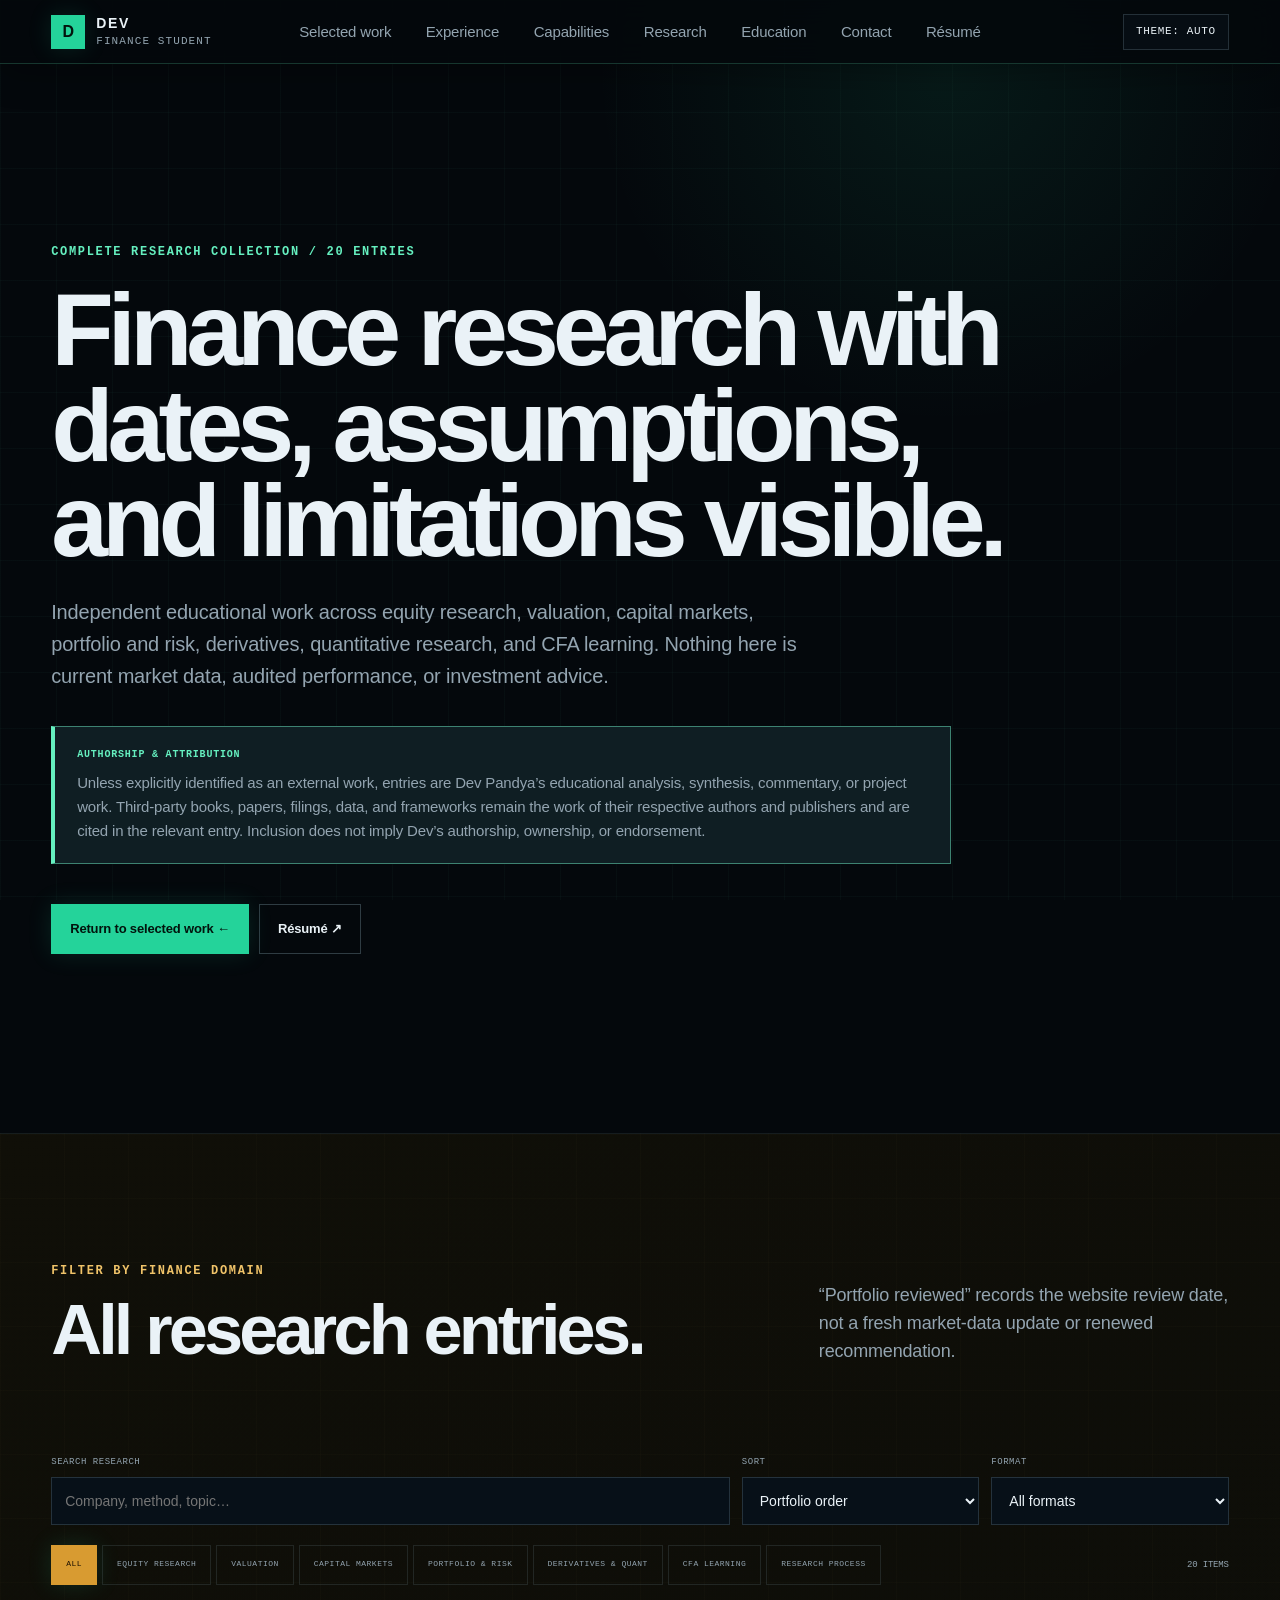
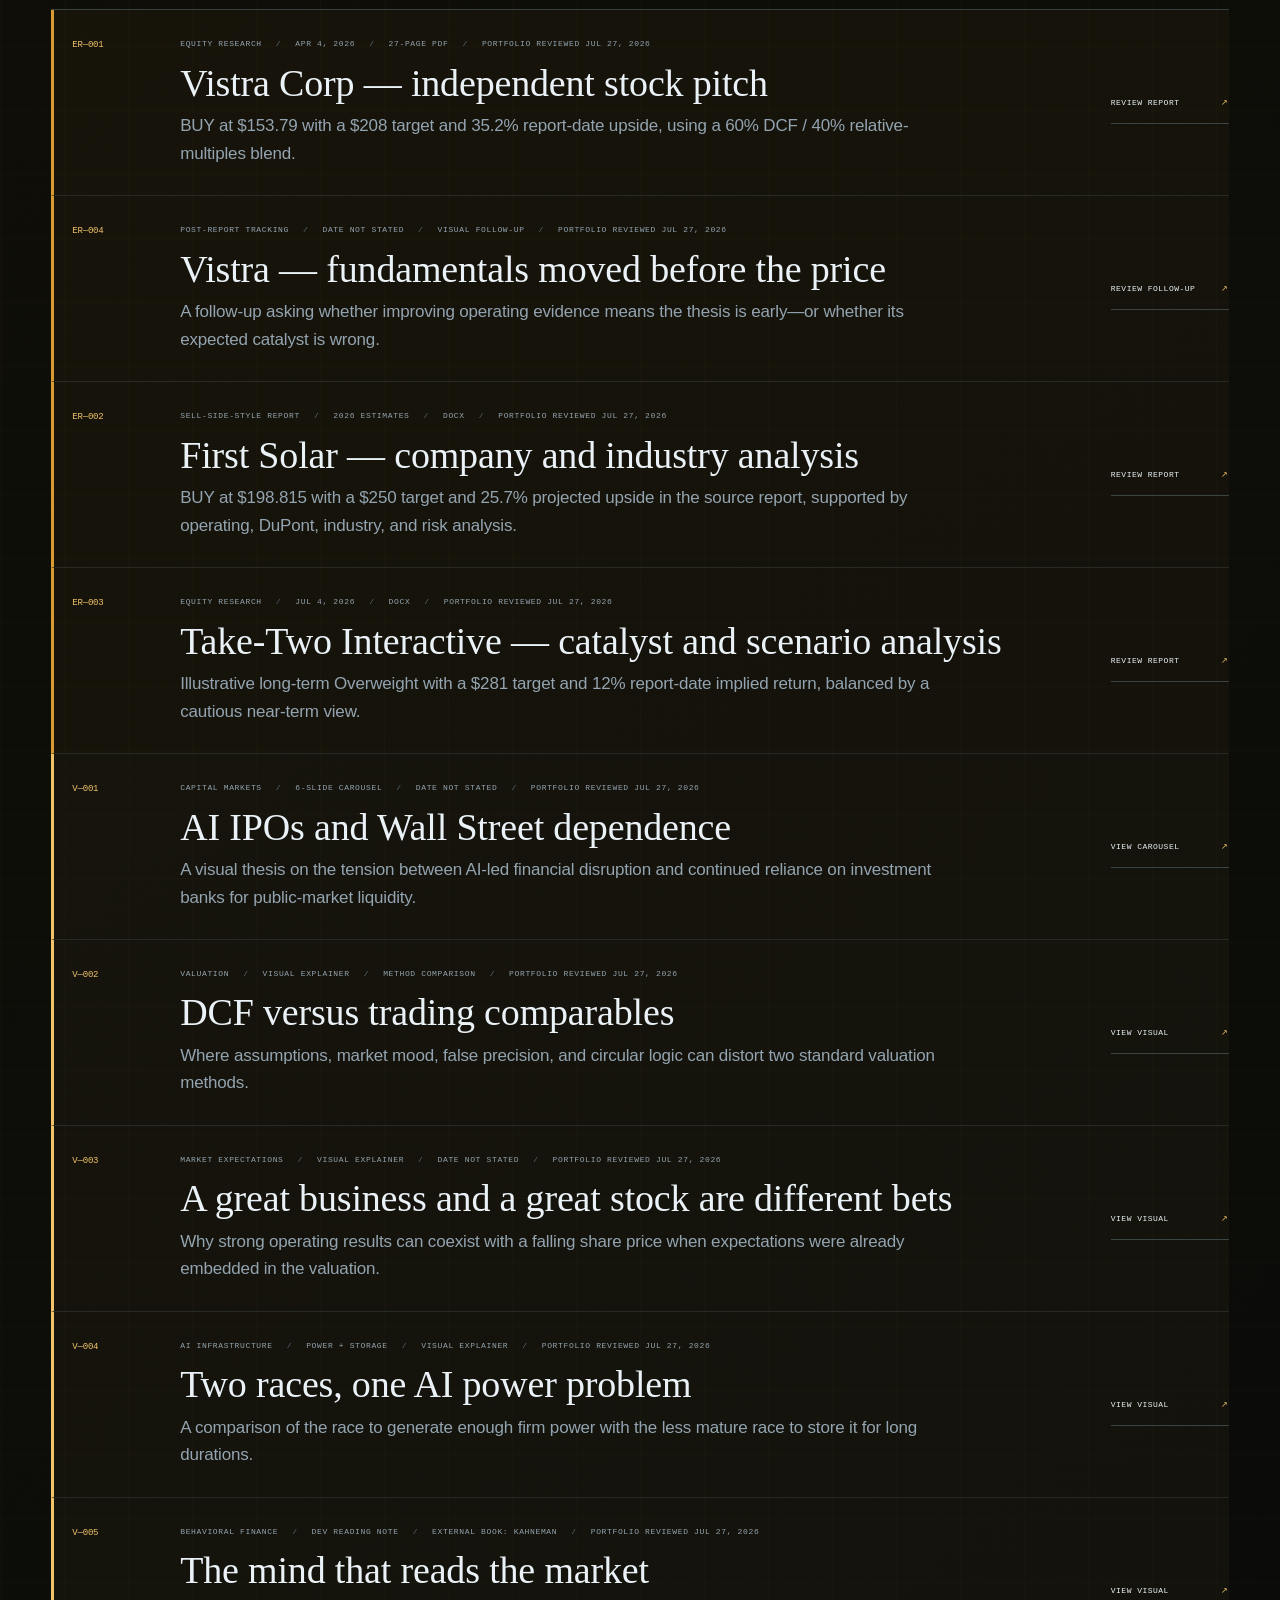
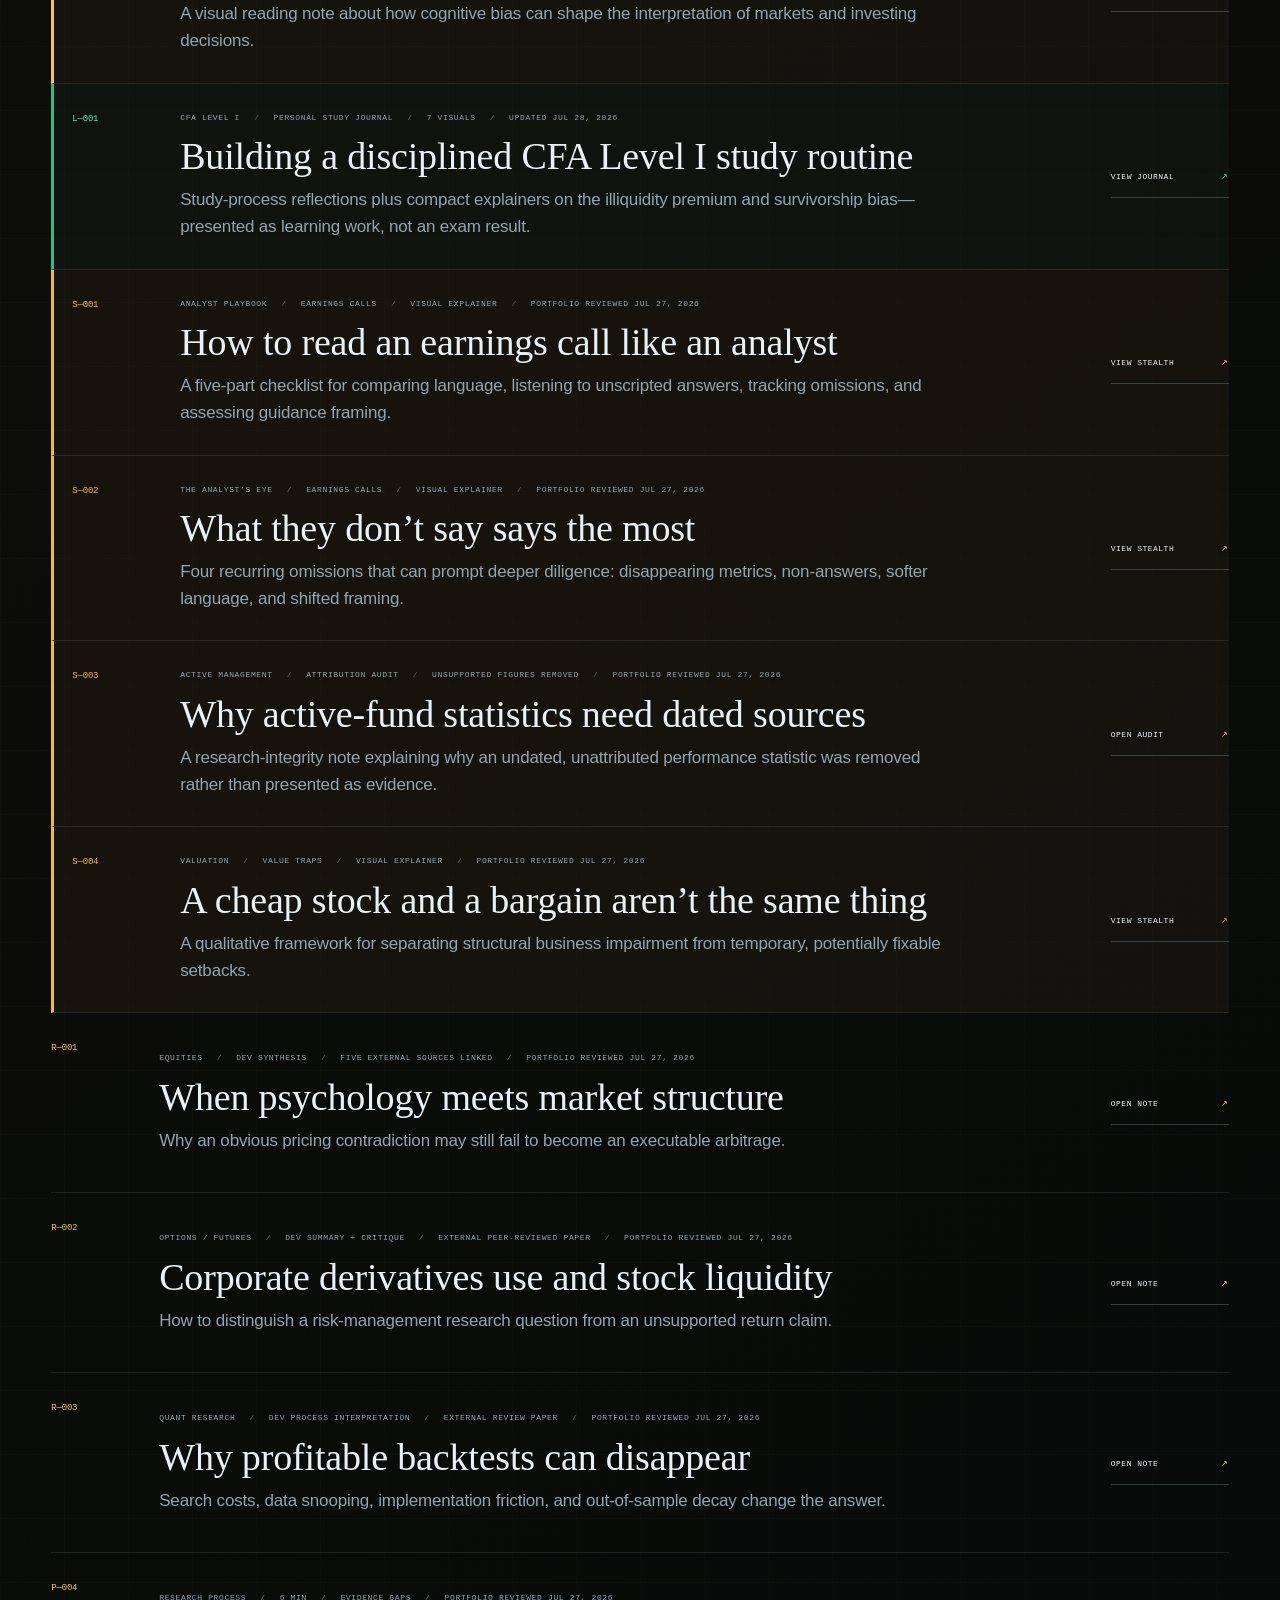
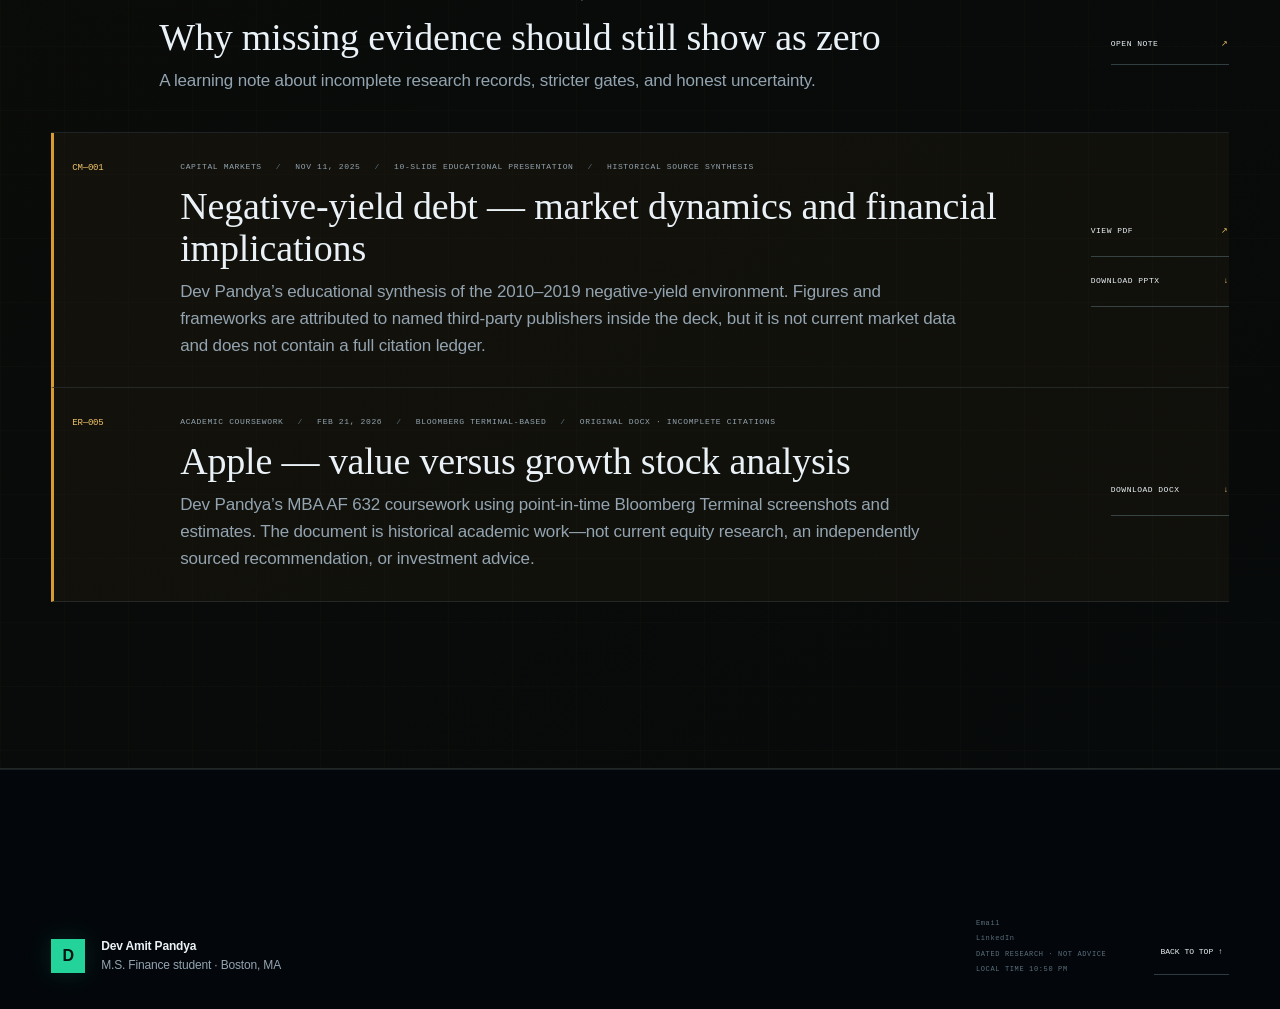
==== commit 547444a5: "portfolio: add July 28 CFA study reflection" ====
--- a/research/index.html
+++ b/research/index.html
@@ -4,13 +4,13 @@
   <meta charset="utf-8">
   <meta name="viewport" content="width=device-width, initial-scale=1">
   <base href="../">
-  <meta name="description" content="Eighteen educational finance research entries spanning equity research, valuation, capital markets, portfolio risk, derivatives, quant, and CFA learning.">
+  <meta name="description" content="Twenty educational finance research entries spanning equity research, valuation, capital markets, portfolio risk, derivatives, quant, and CFA learning.">
   <meta name="theme-color" content="#04080c">
   <link rel="canonical" href="https://devpandya.com/research/">
   <link rel="icon" href="assets/favicon.svg" type="image/svg+xml">
   <link rel="apple-touch-icon" href="assets/apple-touch-icon.png">
   <meta property="og:title" content="Finance Research Archive — Dev Amit Pandya">
-  <meta property="og:description" content="Eighteen educational finance research entries spanning equity research, valuation, capital markets, portfolio risk, derivatives, quant, and CFA learning.">
+  <meta property="og:description" content="Twenty educational finance research entries spanning equity research, valuation, capital markets, portfolio risk, derivatives, quant, and CFA learning.">
   <meta property="og:type" content="website">
   <meta property="og:url" content="https://devpandya.com/research/">
   <meta property="og:image" content="https://devpandya.com/assets/social-preview.png">
@@ -35,7 +35,7 @@
   </header>
   <main id="main">
     <section class="archive-hero section-shell" id="top" aria-labelledby="archive-title"><p class="eyebrow">COMPLETE RESEARCH COLLECTION / 20 ENTRIES</p><h1 id="archive-title">Finance research with dates, assumptions, and limitations visible.</h1><p>Independent educational work across equity research, valuation, capital markets, portfolio and risk, derivatives, quantitative research, and CFA learning. Nothing here is current market data, audited performance, or investment advice.</p><aside class="archive-attribution"><strong>Authorship &amp; attribution</strong><p>Unless explicitly identified as an external work, entries are Dev Pandya’s educational analysis, synthesis, commentary, or project work. Third-party books, papers, filings, data, and frameworks remain the work of their respective authors and publishers and are cited in the relevant entry. Inclusion does not imply Dev’s authorship, ownership, or endorsement.</p></aside><div class="hero-actions"><a class="button button-primary" href="index.html#selected-work">Return to selected work ←</a><a class="button button-quiet" href="assets/Dev-Amit-Pandya-Resume.pdf" target="_blank" rel="noreferrer">Résumé ↗</a></div></section>
-    <section class="research archive-research section-shell" id="research" aria-labelledby="research-title"><header class="section-heading"><div><p class="eyebrow">FILTER BY FINANCE DOMAIN</p><h2 id="research-title">All research entries.</h2></div><p>“Portfolio reviewed” records the website review date, not a fresh market-data update or renewed recommendation.</p></header><div class="archive-controls reveal"><label><span>Search research</span><input id="research-search" type="search" placeholder="Company, method, topic…" autocomplete="off"></label><label><span>Sort</span><select id="research-sort"><option value="portfolio">Portfolio order</option><option value="newest">Newest stated date</option><option value="title">Title A–Z</option><option value="domain">Finance domain</option></select></label><label><span>Format</span><select id="research-type"><option value="all">All formats</option><option value="report">Reports</option><option value="visual">Visual explainers</option><option value="note">Research notes</option><option value="artifact">Has public artifact</option></select></label></div><div class="research-toolbar reveal"><div class="filter-group" role="group" aria-label="Filter research by finance domain"><button class="filter-button is-active" type="button" data-filter="all">All</button><button class="filter-button" type="button" data-filter="equity-research">Equity research</button><button class="filter-button" type="button" data-filter="valuation">Valuation</button><button class="filter-button" type="button" data-filter="capital-markets">Capital markets</button><button class="filter-button" type="button" data-filter="portfolio-risk">Portfolio &amp; risk</button><button class="filter-button" type="button" data-filter="derivatives-quant">Derivatives &amp; quant</button><button class="filter-button" type="button" data-filter="cfa-learning">CFA learning</button><button class="filter-button" type="button" data-filter="research-process">Research process</button></div><span id="result-count">20 items</span></div><div id="research-empty" class="research-empty" hidden>No entries match those filters.</div><div class="research-list"><article class="research-row is-report" data-topic="equity-research" data-title="vistra corp — independent stock pitch" data-date="2026-04-04" data-kind="report" data-artifact="true"><div class="note-index">ER—001</div><div class="note-main"><div class="note-meta"><span>Equity research</span><span>Apr 4, 2026</span><span>27-page PDF</span><span>Portfolio reviewed Jul 27, 2026</span></div><h3>Vistra Corp — independent stock pitch</h3><p>BUY at $153.79 with a $208 target and 35.2% report-date upside, using a 60% DCF / 40% relative-multiples blend.</p></div><button class="note-open" type="button" data-note="vistra">Review report <span>↗</span></button></article><article class="research-row is-report" data-topic="equity-research" data-title="vistra — fundamentals moved before the price" data-date="" data-kind="report" data-artifact="true"><div class="note-index">ER—004</div><div class="note-main"><div class="note-meta"><span>Post-report tracking</span><span>Date not stated</span><span>Visual follow-up</span><span>Portfolio reviewed Jul 27, 2026</span></div><h3>Vistra — fundamentals moved before the price</h3><p>A follow-up asking whether improving operating evidence means the thesis is early—or whether its expected catalyst is wrong.</p></div><button class="note-open" type="button" data-note="vistrafollowup">Review follow-up <span>↗</span></button></article><article class="research-row is-report" data-topic="equity-research" data-title="first solar — company and industry analysis" data-date="" data-kind="report" data-artifact="true"><div class="note-index">ER—002</div><div class="note-main"><div class="note-meta"><span>Sell-side-style report</span><span>2026 estimates</span><span>DOCX</span><span>Portfolio reviewed Jul 27, 2026</span></div><h3>First Solar — company and industry analysis</h3><p>BUY at $198.815 with a $250 target and 25.7% projected upside in the source report, supported by operating, DuPont, industry, and risk analysis.</p></div><button class="note-open" type="button" data-note="firstsolar">Review report <span>↗</span></button></article><article class="research-row is-report" data-topic="equity-research" data-title="take-two interactive — catalyst and scenario analysis" data-date="2026-07-04" data-kind="report" data-artifact="true"><div class="note-index">ER—003</div><div class="note-main"><div class="note-meta"><span>Equity research</span><span>Jul 4, 2026</span><span>DOCX</span><span>Portfolio reviewed Jul 27, 2026</span></div><h3>Take-Two Interactive — catalyst and scenario analysis</h3><p>Illustrative long-term Overweight with a $281 target and 12% report-date implied return, balanced by a cautious near-term view.</p></div><button class="note-open" type="button" data-note="ttwo">Review report <span>↗</span></button></article><article class="research-row is-visual" data-topic="capital-markets" data-title="ai ipos and wall street dependence" data-date="" data-kind="visual" data-artifact="true"><div class="note-index">V—001</div><div class="note-main"><div class="note-meta"><span>Capital markets</span><span>6-slide carousel</span><span>Date not stated</span><span>Portfolio reviewed Jul 27, 2026</span></div><h3>AI IPOs and Wall Street dependence</h3><p>A visual thesis on the tension between AI-led financial disruption and continued reliance on investment banks for public-market liquidity.</p></div><button class="note-open" type="button" data-note="aiipo">View carousel <span>↗</span></button></article><article class="research-row is-visual" data-topic="valuation" data-title="dcf versus trading comparables" data-date="" data-kind="visual" data-artifact="true"><div class="note-index">V—002</div><div class="note-main"><div class="note-meta"><span>Valuation</span><span>Visual explainer</span><span>Method comparison</span><span>Portfolio reviewed Jul 27, 2026</span></div><h3>DCF versus trading comparables</h3><p>Where assumptions, market mood, false precision, and circular logic can distort two standard valuation methods.</p></div><button class="note-open" type="button" data-note="dcfcomps">View visual <span>↗</span></button></article><article class="research-row is-visual" data-topic="equity-research" data-title="a great business and a great stock are different bets" data-date="" data-kind="visual" data-artifact="true"><div class="note-index">V—003</div><div class="note-main"><div class="note-meta"><span>Market expectations</span><span>Visual explainer</span><span>Date not stated</span><span>Portfolio reviewed Jul 27, 2026</span></div><h3>A great business and a great stock are different bets</h3><p>Why strong operating results can coexist with a falling share price when expectations were already embedded in the valuation.</p></div><button class="note-open" type="button" data-note="businessstock">View visual <span>↗</span></button></article><article class="research-row is-visual" data-topic="capital-markets" data-title="two races, one ai power problem" data-date="" data-kind="visual" data-artifact="true"><div class="note-index">V—004</div><div class="note-main"><div class="note-meta"><span>AI infrastructure</span><span>Power + storage</span><span>Visual explainer</span><span>Portfolio reviewed Jul 27, 2026</span></div><h3>Two races, one AI power problem</h3><p>A comparison of the race to generate enough firm power with the less mature race to store it for long durations.</p></div><button class="note-open" type="button" data-note="tworaces">View visual <span>↗</span></button></article><article class="research-row is-visual" data-topic="portfolio-risk" data-title="the mind that reads the market" data-date="" data-kind="visual" data-artifact="true"><div class="note-index">V—005</div><div class="note-main"><div class="note-meta"><span>Behavioral finance</span><span>Dev reading note</span><span>External book: Kahneman</span><span>Portfolio reviewed Jul 27, 2026</span></div><h3>The mind that reads the market</h3><p>A visual reading note about how cognitive bias can shape the interpretation of markets and investing decisions.</p></div><button class="note-open" type="button" data-note="readingmind">View visual <span>↗</span></button></article><article class="research-row is-learning" data-topic="cfa-learning" data-title="building a disciplined cfa level i study routine" data-date="" data-kind="visual" data-artifact="true"><div class="note-index">L—001</div><div class="note-main"><div class="note-meta"><span>CFA Level I</span><span>Personal study journal</span><span>6 visuals</span><span>Portfolio reviewed Jul 27, 2026</span></div><h3>Building a disciplined CFA Level I study routine</h3><p>Study-process notes plus compact explainers on the illiquidity premium and survivorship bias—presented as learning work, not an exam result.</p></div><button class="note-open" type="button" data-note="cfajourney">View journal <span>↗</span></button></article><article class="research-row is-stealth" data-topic="equity-research" data-title="how to read an earnings call like an analyst" data-date="" data-kind="visual" data-artifact="true"><div class="note-index">S—001</div><div class="note-main"><div class="note-meta"><span>Analyst playbook</span><span>Earnings calls</span><span>Visual explainer</span><span>Portfolio reviewed Jul 27, 2026</span></div><h3>How to read an earnings call like an analyst</h3><p>A five-part checklist for comparing language, listening to unscripted answers, tracking omissions, and assessing guidance framing.</p></div><button class="note-open" type="button" data-note="stealthcall">View Stealth <span>↗</span></button></article><article class="research-row is-stealth" data-topic="equity-research" data-title="what they don’t say says the most" data-date="" data-kind="visual" data-artifact="true"><div class="note-index">S—002</div><div class="note-main"><div class="note-meta"><span>The analyst’s eye</span><span>Earnings calls</span><span>Visual explainer</span><span>Portfolio reviewed Jul 27, 2026</span></div><h3>What they don’t say says the most</h3><p>Four recurring omissions that can prompt deeper diligence: disappearing metrics, non-answers, softer language, and shifted framing.</p></div><button class="note-open" type="button" data-note="stealthomissions">View Stealth <span>↗</span></button></article><article class="research-row is-stealth" data-topic="portfolio-risk" data-title="why active-fund statistics need dated sources" data-date="" data-kind="note" data-artifact="false"><div class="note-index">S—003</div><div class="note-main"><div class="note-meta"><span>Active management</span><span>Attribution audit</span><span>Unsupported figures removed</span><span>Portfolio reviewed Jul 27, 2026</span></div><h3>Why active-fund statistics need dated sources</h3><p>A research-integrity note explaining why an undated, unattributed performance statistic was removed rather than presented as evidence.</p></div><button class="note-open" type="button" data-note="stealthfunds">Open audit <span>↗</span></button></article><article class="research-row is-stealth" data-topic="valuation" data-title="a cheap stock and a bargain aren’t the same thing" data-date="2026-07-27" data-kind="visual" data-artifact="true"><div class="note-index">S—004</div><div class="note-main"><div class="note-meta"><span>Valuation</span><span>Value traps</span><span>Visual explainer</span><span>Portfolio reviewed Jul 27, 2026</span></div><h3>A cheap stock and a bargain aren’t the same thing</h3><p>A qualitative framework for separating structural business impairment from temporary, potentially fixable setbacks.</p></div><button class="note-open" type="button" data-note="stealthvalue">View Stealth <span>↗</span></button></article><article class="research-row" data-topic="portfolio-risk" data-title="when psychology meets market structure" data-date="" data-kind="note" data-artifact="false"><div class="note-index">R—001</div><div class="note-main"><div class="note-meta"><span>Equities</span><span>Dev synthesis</span><span>Five external sources linked</span><span>Portfolio reviewed Jul 27, 2026</span></div><h3>When psychology meets market structure</h3><p>Why an obvious pricing contradiction may still fail to become an executable arbitrage.</p></div><button class="note-open" type="button" data-note="psychology">Open note <span>↗</span></button></article><article class="research-row" data-topic="derivatives-quant" data-title="corporate derivatives use and stock liquidity" data-date="" data-kind="note" data-artifact="false"><div class="note-index">R—002</div><div class="note-main"><div class="note-meta"><span>Options / Futures</span><span>Dev summary + critique</span><span>External peer-reviewed paper</span><span>Portfolio reviewed Jul 27, 2026</span></div><h3>Corporate derivatives use and stock liquidity</h3><p>How to distinguish a risk-management research question from an unsupported return claim.</p></div><button class="note-open" type="button" data-note="derivatives">Open note <span>↗</span></button></article><article class="research-row" data-topic="derivatives-quant" data-title="why profitable backtests can disappear" data-date="" data-kind="note" data-artifact="false"><div class="note-index">R—003</div><div class="note-main"><div class="note-meta"><span>Quant research</span><span>Dev process interpretation</span><span>External review paper</span><span>Portfolio reviewed Jul 27, 2026</span></div><h3>Why profitable backtests can disappear</h3><p>Search costs, data snooping, implementation friction, and out-of-sample decay change the answer.</p></div><button class="note-open" type="button" data-note="backtests">Open note <span>↗</span></button></article><article class="research-row" data-topic="research-process" data-title="why missing evidence should still show as zero" data-date="" data-kind="note" data-artifact="false"><div class="note-index">P—004</div><div class="note-main"><div class="note-meta"><span>Research process</span><span>6 min</span><span>Evidence gaps</span><span>Portfolio reviewed Jul 27, 2026</span></div><h3>Why missing evidence should still show as zero</h3><p>A learning note about incomplete research records, stricter gates, and honest uncertainty.</p></div><button class="note-open" type="button" data-note="paperlab">Open note <span>↗</span></button></article><article class="research-row is-report" data-topic="capital-markets" data-title="negative yield debt market dynamics and financial implications" data-date="2025-11-11" data-kind="report" data-artifact="true"><div class="note-index">CM—001</div><div class="note-main"><div class="note-meta"><span>Capital markets</span><span>Nov 11, 2025</span><span>10-slide educational presentation</span><span>Historical source synthesis</span></div><h3>Negative-yield debt — market dynamics and financial implications</h3><p>Dev Pandya’s educational synthesis of the 2010–2019 negative-yield environment. Figures and frameworks are attributed to named third-party publishers inside the deck, but it is not current market data and does not contain a full citation ledger.</p></div><div class="note-actions"><a class="note-open" href="assets/research/Dev-Pandya-Negative-Yield-Debt-Presentation.pdf" target="_blank" rel="noreferrer">View PDF <span>↗</span></a><a class="note-open" href="assets/research/Dev-Pandya-Negative-Yield-Debt-Presentation.pptx" download>Download PPTX <span>↓</span></a></div></article><article class="research-row is-report" data-topic="equity-research" data-title="apple value versus growth stock analysis using bloomberg terminal" data-date="2026-02-21" data-kind="report" data-artifact="true"><div class="note-index">ER—005</div><div class="note-main"><div class="note-meta"><span>Academic coursework</span><span>Feb 21, 2026</span><span>Bloomberg Terminal-based</span><span>Original DOCX · incomplete citations</span></div><h3>Apple — value versus growth stock analysis</h3><p>Dev Pandya’s MBA AF 632 coursework using point-in-time Bloomberg Terminal screenshots and estimates. The document is historical academic work—not current equity research, an independently sourced recommendation, or investment advice.</p></div><a class="note-open" href="assets/research/Dev-Pandya-Apple-Value-vs-Growth-Academic-Analysis.docx" download>Download DOCX <span>↓</span></a></article></div></section>
+    <section class="research archive-research section-shell" id="research" aria-labelledby="research-title"><header class="section-heading"><div><p class="eyebrow">FILTER BY FINANCE DOMAIN</p><h2 id="research-title">All research entries.</h2></div><p>“Portfolio reviewed” records the website review date, not a fresh market-data update or renewed recommendation.</p></header><div class="archive-controls reveal"><label><span>Search research</span><input id="research-search" type="search" placeholder="Company, method, topic…" autocomplete="off"></label><label><span>Sort</span><select id="research-sort"><option value="portfolio">Portfolio order</option><option value="newest">Newest stated date</option><option value="title">Title A–Z</option><option value="domain">Finance domain</option></select></label><label><span>Format</span><select id="research-type"><option value="all">All formats</option><option value="report">Reports</option><option value="visual">Visual explainers</option><option value="note">Research notes</option><option value="artifact">Has public artifact</option></select></label></div><div class="research-toolbar reveal"><div class="filter-group" role="group" aria-label="Filter research by finance domain"><button class="filter-button is-active" type="button" data-filter="all">All</button><button class="filter-button" type="button" data-filter="equity-research">Equity research</button><button class="filter-button" type="button" data-filter="valuation">Valuation</button><button class="filter-button" type="button" data-filter="capital-markets">Capital markets</button><button class="filter-button" type="button" data-filter="portfolio-risk">Portfolio &amp; risk</button><button class="filter-button" type="button" data-filter="derivatives-quant">Derivatives &amp; quant</button><button class="filter-button" type="button" data-filter="cfa-learning">CFA learning</button><button class="filter-button" type="button" data-filter="research-process">Research process</button></div><span id="result-count">20 items</span></div><div id="research-empty" class="research-empty" hidden>No entries match those filters.</div><div class="research-list"><article class="research-row is-report" data-topic="equity-research" data-title="vistra corp — independent stock pitch" data-date="2026-04-04" data-kind="report" data-artifact="true"><div class="note-index">ER—001</div><div class="note-main"><div class="note-meta"><span>Equity research</span><span>Apr 4, 2026</span><span>27-page PDF</span><span>Portfolio reviewed Jul 27, 2026</span></div><h3>Vistra Corp — independent stock pitch</h3><p>BUY at $153.79 with a $208 target and 35.2% report-date upside, using a 60% DCF / 40% relative-multiples blend.</p></div><button class="note-open" type="button" data-note="vistra">Review report <span>↗</span></button></article><article class="research-row is-report" data-topic="equity-research" data-title="vistra — fundamentals moved before the price" data-date="" data-kind="report" data-artifact="true"><div class="note-index">ER—004</div><div class="note-main"><div class="note-meta"><span>Post-report tracking</span><span>Date not stated</span><span>Visual follow-up</span><span>Portfolio reviewed Jul 27, 2026</span></div><h3>Vistra — fundamentals moved before the price</h3><p>A follow-up asking whether improving operating evidence means the thesis is early—or whether its expected catalyst is wrong.</p></div><button class="note-open" type="button" data-note="vistrafollowup">Review follow-up <span>↗</span></button></article><article class="research-row is-report" data-topic="equity-research" data-title="first solar — company and industry analysis" data-date="" data-kind="report" data-artifact="true"><div class="note-index">ER—002</div><div class="note-main"><div class="note-meta"><span>Sell-side-style report</span><span>2026 estimates</span><span>DOCX</span><span>Portfolio reviewed Jul 27, 2026</span></div><h3>First Solar — company and industry analysis</h3><p>BUY at $198.815 with a $250 target and 25.7% projected upside in the source report, supported by operating, DuPont, industry, and risk analysis.</p></div><button class="note-open" type="button" data-note="firstsolar">Review report <span>↗</span></button></article><article class="research-row is-report" data-topic="equity-research" data-title="take-two interactive — catalyst and scenario analysis" data-date="2026-07-04" data-kind="report" data-artifact="true"><div class="note-index">ER—003</div><div class="note-main"><div class="note-meta"><span>Equity research</span><span>Jul 4, 2026</span><span>DOCX</span><span>Portfolio reviewed Jul 27, 2026</span></div><h3>Take-Two Interactive — catalyst and scenario analysis</h3><p>Illustrative long-term Overweight with a $281 target and 12% report-date implied return, balanced by a cautious near-term view.</p></div><button class="note-open" type="button" data-note="ttwo">Review report <span>↗</span></button></article><article class="research-row is-visual" data-topic="capital-markets" data-title="ai ipos and wall street dependence" data-date="" data-kind="visual" data-artifact="true"><div class="note-index">V—001</div><div class="note-main"><div class="note-meta"><span>Capital markets</span><span>6-slide carousel</span><span>Date not stated</span><span>Portfolio reviewed Jul 27, 2026</span></div><h3>AI IPOs and Wall Street dependence</h3><p>A visual thesis on the tension between AI-led financial disruption and continued reliance on investment banks for public-market liquidity.</p></div><button class="note-open" type="button" data-note="aiipo">View carousel <span>↗</span></button></article><article class="research-row is-visual" data-topic="valuation" data-title="dcf versus trading comparables" data-date="" data-kind="visual" data-artifact="true"><div class="note-index">V—002</div><div class="note-main"><div class="note-meta"><span>Valuation</span><span>Visual explainer</span><span>Method comparison</span><span>Portfolio reviewed Jul 27, 2026</span></div><h3>DCF versus trading comparables</h3><p>Where assumptions, market mood, false precision, and circular logic can distort two standard valuation methods.</p></div><button class="note-open" type="button" data-note="dcfcomps">View visual <span>↗</span></button></article><article class="research-row is-visual" data-topic="equity-research" data-title="a great business and a great stock are different bets" data-date="" data-kind="visual" data-artifact="true"><div class="note-index">V—003</div><div class="note-main"><div class="note-meta"><span>Market expectations</span><span>Visual explainer</span><span>Date not stated</span><span>Portfolio reviewed Jul 27, 2026</span></div><h3>A great business and a great stock are different bets</h3><p>Why strong operating results can coexist with a falling share price when expectations were already embedded in the valuation.</p></div><button class="note-open" type="button" data-note="businessstock">View visual <span>↗</span></button></article><article class="research-row is-visual" data-topic="capital-markets" data-title="two races, one ai power problem" data-date="" data-kind="visual" data-artifact="true"><div class="note-index">V—004</div><div class="note-main"><div class="note-meta"><span>AI infrastructure</span><span>Power + storage</span><span>Visual explainer</span><span>Portfolio reviewed Jul 27, 2026</span></div><h3>Two races, one AI power problem</h3><p>A comparison of the race to generate enough firm power with the less mature race to store it for long durations.</p></div><button class="note-open" type="button" data-note="tworaces">View visual <span>↗</span></button></article><article class="research-row is-visual" data-topic="portfolio-risk" data-title="the mind that reads the market" data-date="" data-kind="visual" data-artifact="true"><div class="note-index">V—005</div><div class="note-main"><div class="note-meta"><span>Behavioral finance</span><span>Dev reading note</span><span>External book: Kahneman</span><span>Portfolio reviewed Jul 27, 2026</span></div><h3>The mind that reads the market</h3><p>A visual reading note about how cognitive bias can shape the interpretation of markets and investing decisions.</p></div><button class="note-open" type="button" data-note="readingmind">View visual <span>↗</span></button></article><article class="research-row is-learning" data-topic="cfa-learning" data-title="building a disciplined cfa level i study routine" data-date="2026-07-28" data-kind="visual" data-artifact="true"><div class="note-index">L—001</div><div class="note-main"><div class="note-meta"><span>CFA Level I</span><span>Personal study journal</span><span>7 visuals</span><span>Updated Jul 28, 2026</span></div><h3>Building a disciplined CFA Level I study routine</h3><p>Study-process reflections plus compact explainers on the illiquidity premium and survivorship bias—presented as learning work, not an exam result.</p></div><button class="note-open" type="button" data-note="cfajourney">View journal <span>↗</span></button></article><article class="research-row is-stealth" data-topic="equity-research" data-title="how to read an earnings call like an analyst" data-date="" data-kind="visual" data-artifact="true"><div class="note-index">S—001</div><div class="note-main"><div class="note-meta"><span>Analyst playbook</span><span>Earnings calls</span><span>Visual explainer</span><span>Portfolio reviewed Jul 27, 2026</span></div><h3>How to read an earnings call like an analyst</h3><p>A five-part checklist for comparing language, listening to unscripted answers, tracking omissions, and assessing guidance framing.</p></div><button class="note-open" type="button" data-note="stealthcall">View Stealth <span>↗</span></button></article><article class="research-row is-stealth" data-topic="equity-research" data-title="what they don’t say says the most" data-date="" data-kind="visual" data-artifact="true"><div class="note-index">S—002</div><div class="note-main"><div class="note-meta"><span>The analyst’s eye</span><span>Earnings calls</span><span>Visual explainer</span><span>Portfolio reviewed Jul 27, 2026</span></div><h3>What they don’t say says the most</h3><p>Four recurring omissions that can prompt deeper diligence: disappearing metrics, non-answers, softer language, and shifted framing.</p></div><button class="note-open" type="button" data-note="stealthomissions">View Stealth <span>↗</span></button></article><article class="research-row is-stealth" data-topic="portfolio-risk" data-title="why active-fund statistics need dated sources" data-date="" data-kind="note" data-artifact="false"><div class="note-index">S—003</div><div class="note-main"><div class="note-meta"><span>Active management</span><span>Attribution audit</span><span>Unsupported figures removed</span><span>Portfolio reviewed Jul 27, 2026</span></div><h3>Why active-fund statistics need dated sources</h3><p>A research-integrity note explaining why an undated, unattributed performance statistic was removed rather than presented as evidence.</p></div><button class="note-open" type="button" data-note="stealthfunds">Open audit <span>↗</span></button></article><article class="research-row is-stealth" data-topic="valuation" data-title="a cheap stock and a bargain aren’t the same thing" data-date="2026-07-27" data-kind="visual" data-artifact="true"><div class="note-index">S—004</div><div class="note-main"><div class="note-meta"><span>Valuation</span><span>Value traps</span><span>Visual explainer</span><span>Portfolio reviewed Jul 27, 2026</span></div><h3>A cheap stock and a bargain aren’t the same thing</h3><p>A qualitative framework for separating structural business impairment from temporary, potentially fixable setbacks.</p></div><button class="note-open" type="button" data-note="stealthvalue">View Stealth <span>↗</span></button></article><article class="research-row" data-topic="portfolio-risk" data-title="when psychology meets market structure" data-date="" data-kind="note" data-artifact="false"><div class="note-index">R—001</div><div class="note-main"><div class="note-meta"><span>Equities</span><span>Dev synthesis</span><span>Five external sources linked</span><span>Portfolio reviewed Jul 27, 2026</span></div><h3>When psychology meets market structure</h3><p>Why an obvious pricing contradiction may still fail to become an executable arbitrage.</p></div><button class="note-open" type="button" data-note="psychology">Open note <span>↗</span></button></article><article class="research-row" data-topic="derivatives-quant" data-title="corporate derivatives use and stock liquidity" data-date="" data-kind="note" data-artifact="false"><div class="note-index">R—002</div><div class="note-main"><div class="note-meta"><span>Options / Futures</span><span>Dev summary + critique</span><span>External peer-reviewed paper</span><span>Portfolio reviewed Jul 27, 2026</span></div><h3>Corporate derivatives use and stock liquidity</h3><p>How to distinguish a risk-management research question from an unsupported return claim.</p></div><button class="note-open" type="button" data-note="derivatives">Open note <span>↗</span></button></article><article class="research-row" data-topic="derivatives-quant" data-title="why profitable backtests can disappear" data-date="" data-kind="note" data-artifact="false"><div class="note-index">R—003</div><div class="note-main"><div class="note-meta"><span>Quant research</span><span>Dev process interpretation</span><span>External review paper</span><span>Portfolio reviewed Jul 27, 2026</span></div><h3>Why profitable backtests can disappear</h3><p>Search costs, data snooping, implementation friction, and out-of-sample decay change the answer.</p></div><button class="note-open" type="button" data-note="backtests">Open note <span>↗</span></button></article><article class="research-row" data-topic="research-process" data-title="why missing evidence should still show as zero" data-date="" data-kind="note" data-artifact="false"><div class="note-index">P—004</div><div class="note-main"><div class="note-meta"><span>Research process</span><span>6 min</span><span>Evidence gaps</span><span>Portfolio reviewed Jul 27, 2026</span></div><h3>Why missing evidence should still show as zero</h3><p>A learning note about incomplete research records, stricter gates, and honest uncertainty.</p></div><button class="note-open" type="button" data-note="paperlab">Open note <span>↗</span></button></article><article class="research-row is-report" data-topic="capital-markets" data-title="negative yield debt market dynamics and financial implications" data-date="2025-11-11" data-kind="report" data-artifact="true"><div class="note-index">CM—001</div><div class="note-main"><div class="note-meta"><span>Capital markets</span><span>Nov 11, 2025</span><span>10-slide educational presentation</span><span>Historical source synthesis</span></div><h3>Negative-yield debt — market dynamics and financial implications</h3><p>Dev Pandya’s educational synthesis of the 2010–2019 negative-yield environment. Figures and frameworks are attributed to named third-party publishers inside the deck, but it is not current market data and does not contain a full citation ledger.</p></div><div class="note-actions"><a class="note-open" href="assets/research/Dev-Pandya-Negative-Yield-Debt-Presentation.pdf" target="_blank" rel="noreferrer">View PDF <span>↗</span></a><a class="note-open" href="assets/research/Dev-Pandya-Negative-Yield-Debt-Presentation.pptx" download>Download PPTX <span>↓</span></a></div></article><article class="research-row is-report" data-topic="equity-research" data-title="apple value versus growth stock analysis using bloomberg terminal" data-date="2026-02-21" data-kind="report" data-artifact="true"><div class="note-index">ER—005</div><div class="note-main"><div class="note-meta"><span>Academic coursework</span><span>Feb 21, 2026</span><span>Bloomberg Terminal-based</span><span>Original DOCX · incomplete citations</span></div><h3>Apple — value versus growth stock analysis</h3><p>Dev Pandya’s MBA AF 632 coursework using point-in-time Bloomberg Terminal screenshots and estimates. The document is historical academic work—not current equity research, an independently sourced recommendation, or investment advice.</p></div><a class="note-open" href="assets/research/Dev-Pandya-Apple-Value-vs-Growth-Academic-Analysis.docx" download>Download DOCX <span>↓</span></a></article></div></section>
   </main>
   <footer class="site-footer section-shell">
     <div><span class="brand-glyph">D</span><p><strong>Dev Amit Pandya</strong><br>M.S. Finance student · Boston, MA</p></div>
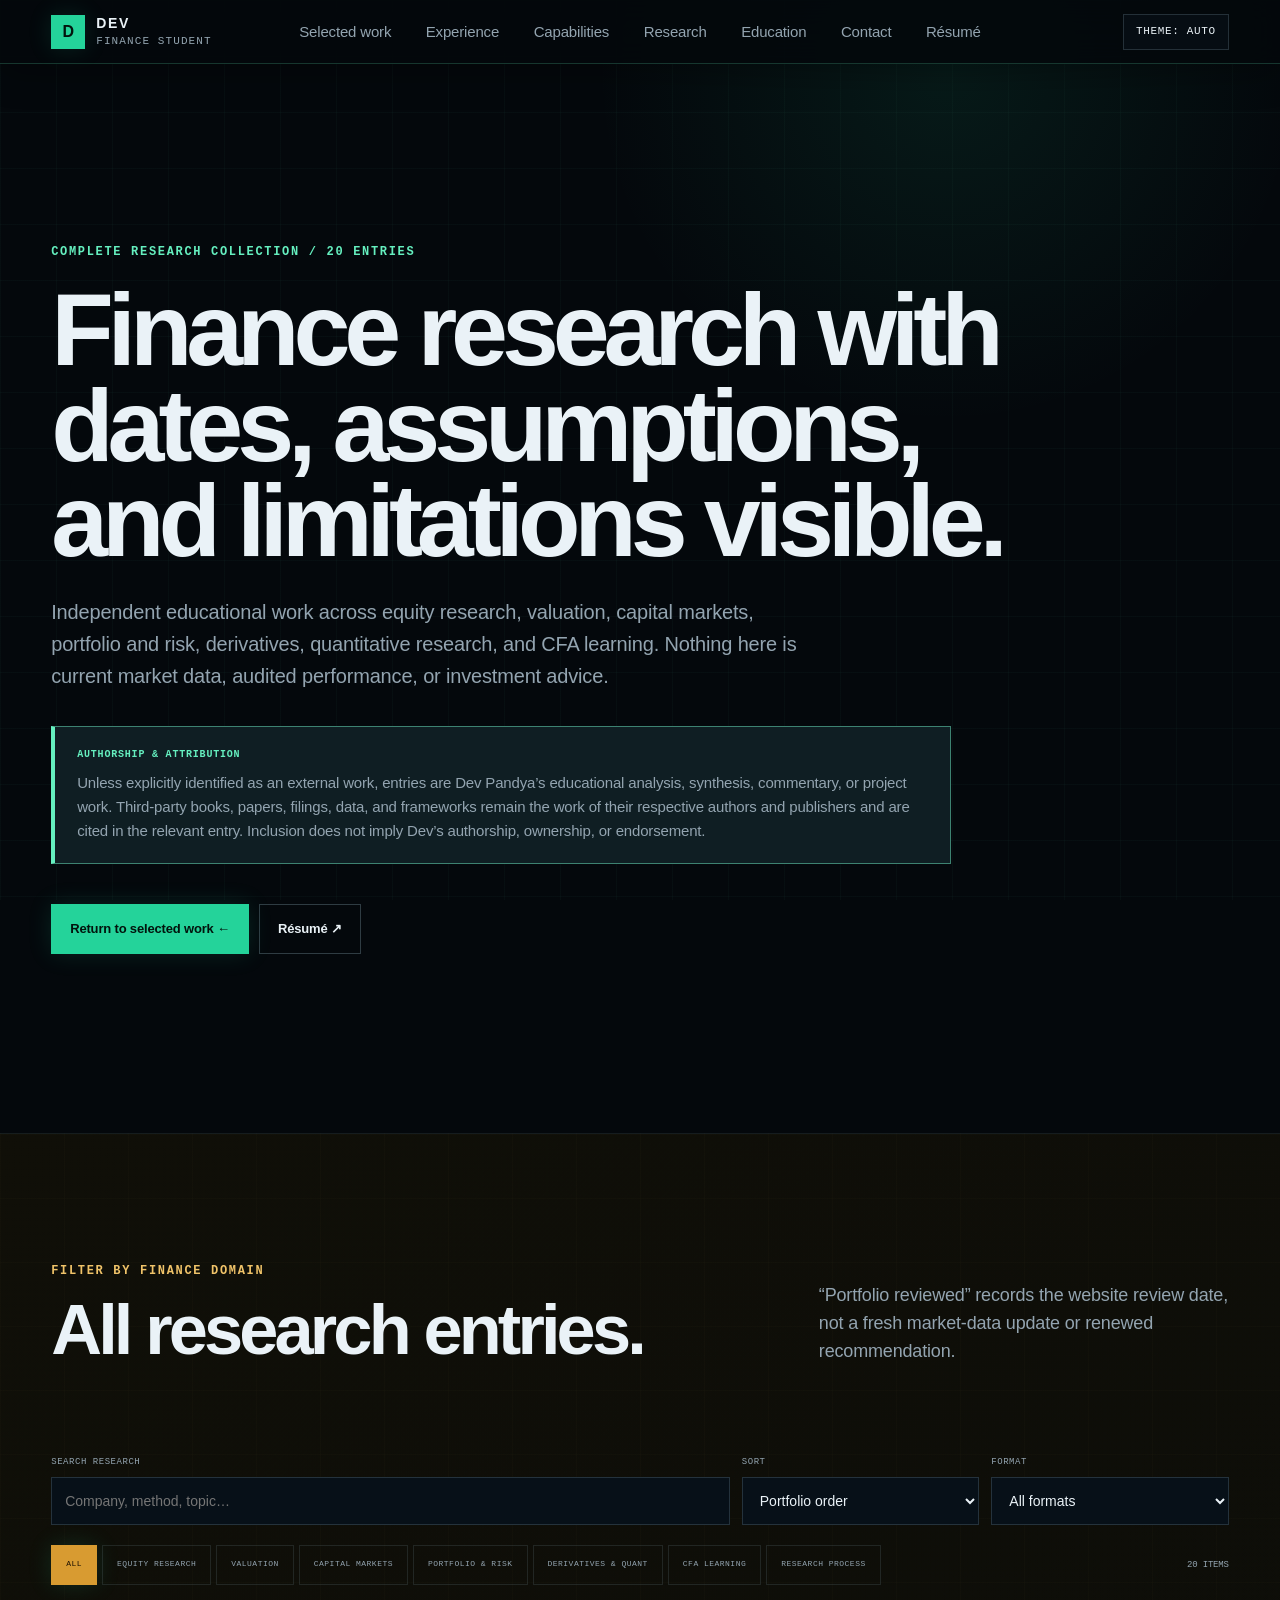
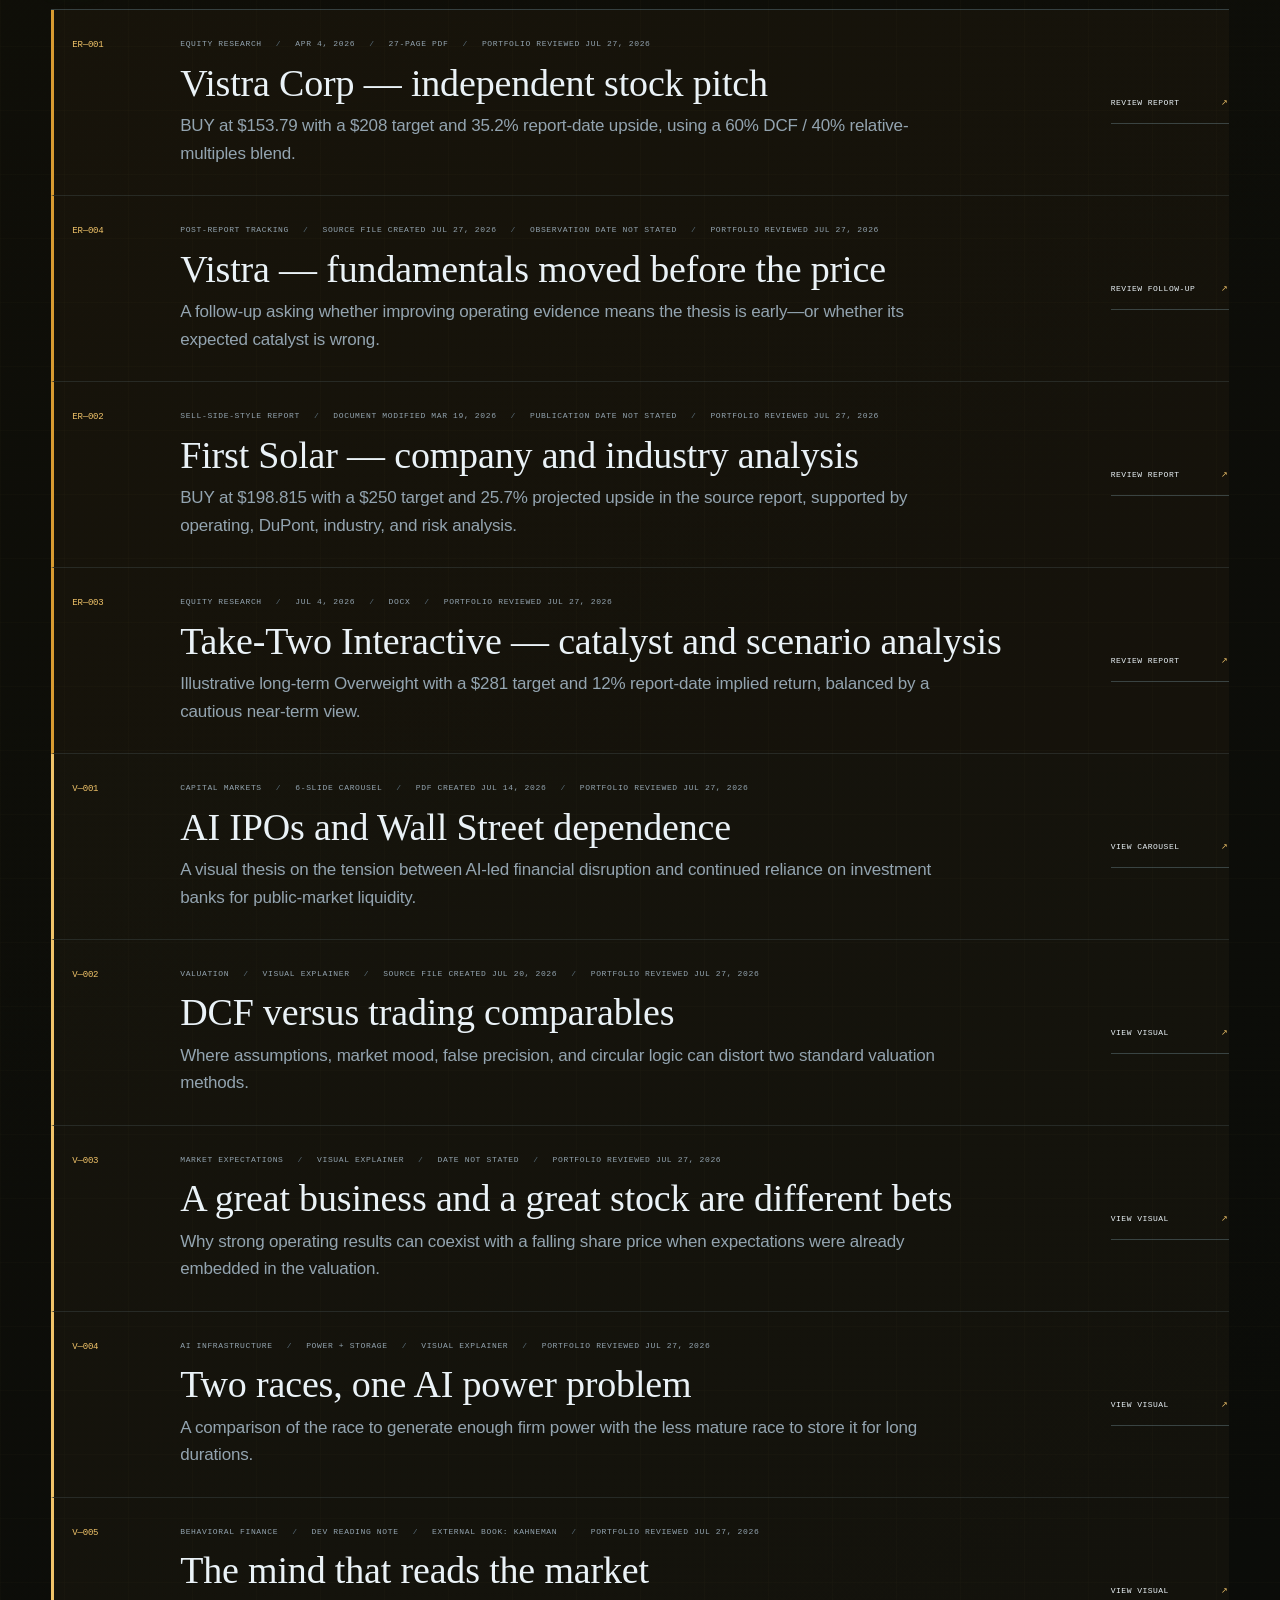
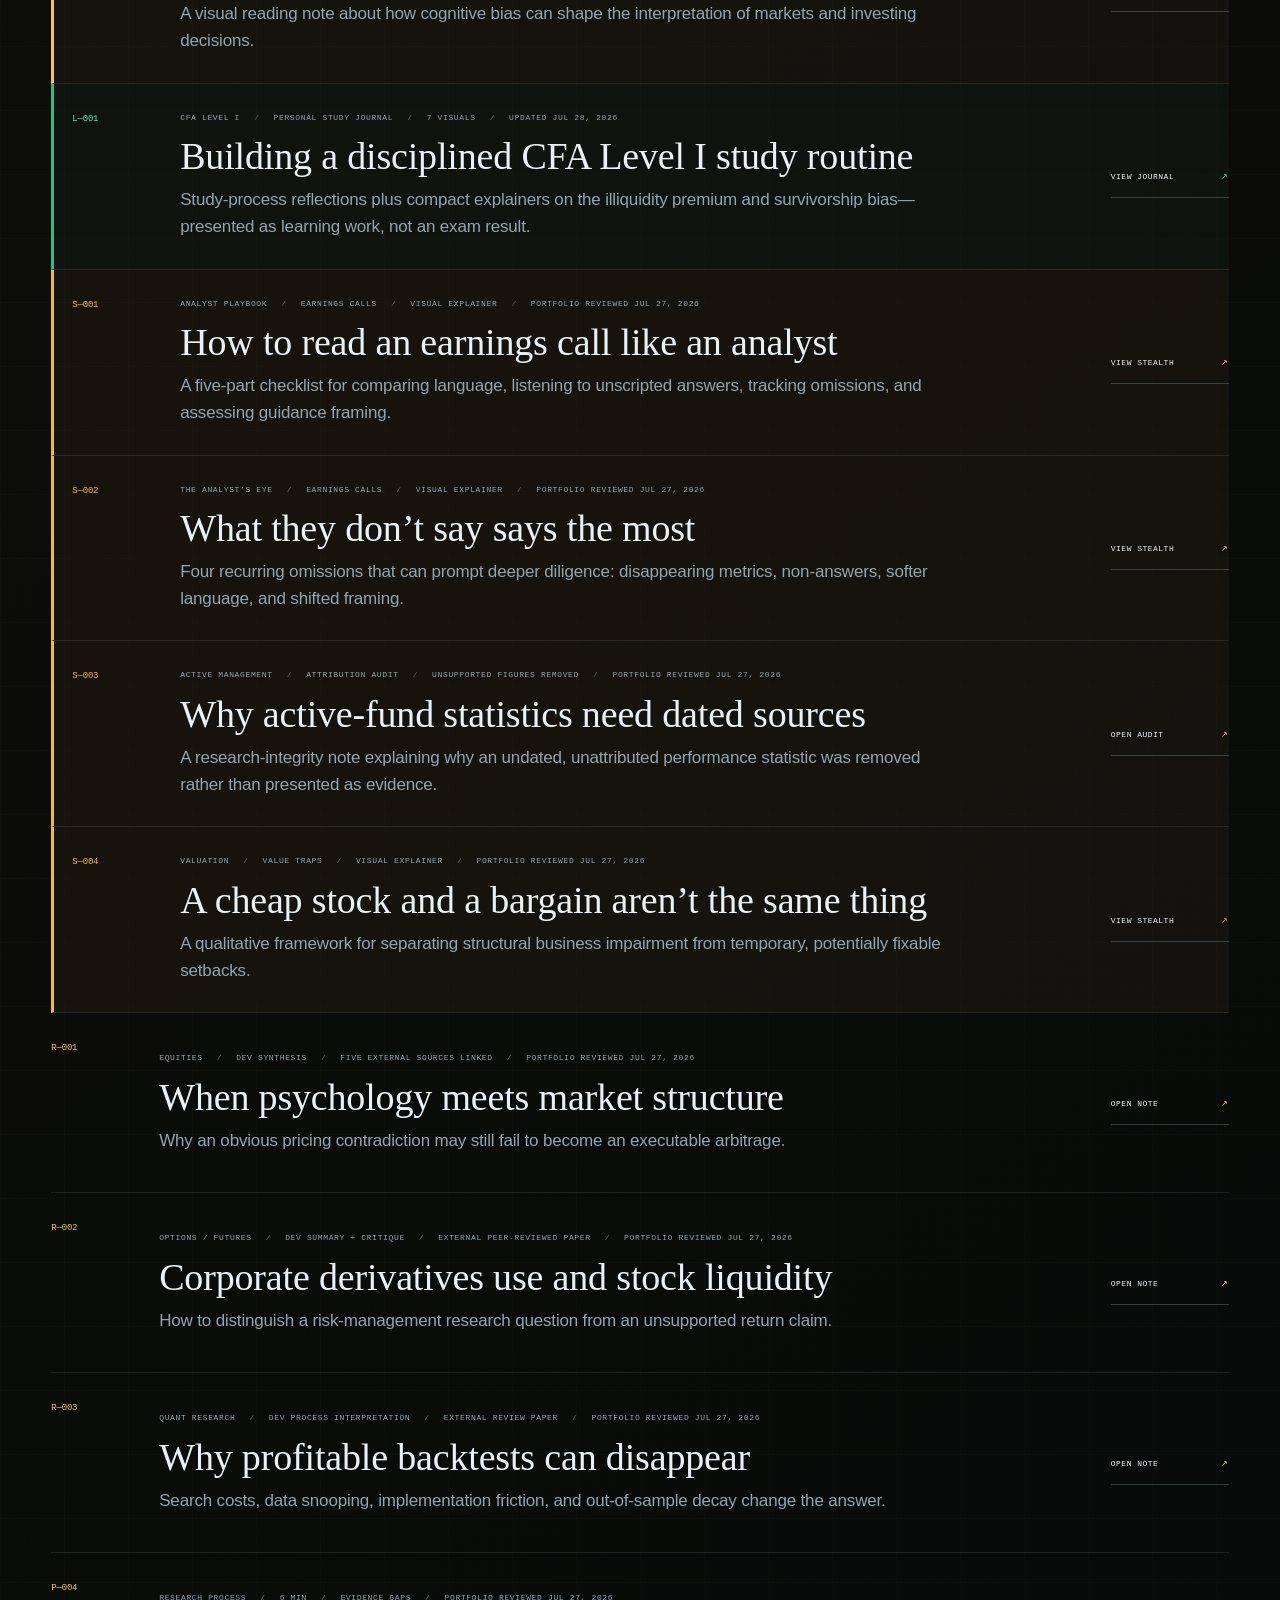
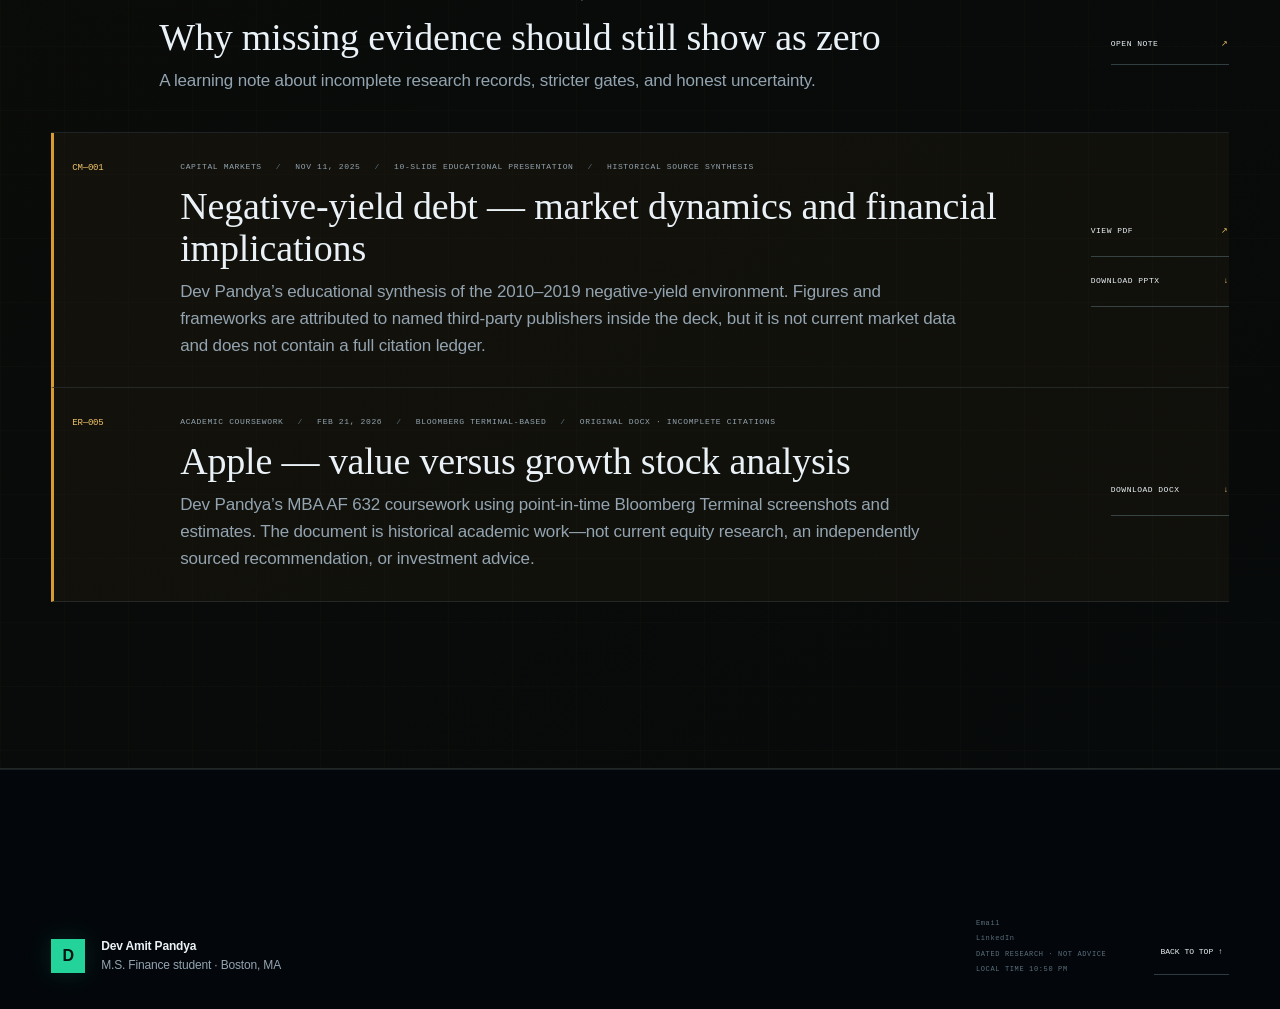
==== commit 46d83dbb: "feat: publish shareable CFA study reflection" ====
--- a/research/index.html
+++ b/research/index.html
@@ -18,7 +18,7 @@
   <meta property="og:image:height" content="630">
   <meta name="twitter:card" content="summary_large_image">
   <title>Finance Research Archive — Dev Amit Pandya</title>
-  <link rel="stylesheet" href="assets/styles.css?v=20260728">
+  <link rel="stylesheet" href="assets/styles.css?v=20260728b">
 </head>
 <body class="archive-page">
   <a class="skip-link" href="#main">Skip to content</a><div class="reading-progress" aria-hidden="true"><span id="reading-progress"></span></div>
@@ -35,7 +35,7 @@
   </header>
   <main id="main">
     <section class="archive-hero section-shell" id="top" aria-labelledby="archive-title"><p class="eyebrow">COMPLETE RESEARCH COLLECTION / 20 ENTRIES</p><h1 id="archive-title">Finance research with dates, assumptions, and limitations visible.</h1><p>Independent educational work across equity research, valuation, capital markets, portfolio and risk, derivatives, quantitative research, and CFA learning. Nothing here is current market data, audited performance, or investment advice.</p><aside class="archive-attribution"><strong>Authorship &amp; attribution</strong><p>Unless explicitly identified as an external work, entries are Dev Pandya’s educational analysis, synthesis, commentary, or project work. Third-party books, papers, filings, data, and frameworks remain the work of their respective authors and publishers and are cited in the relevant entry. Inclusion does not imply Dev’s authorship, ownership, or endorsement.</p></aside><div class="hero-actions"><a class="button button-primary" href="index.html#selected-work">Return to selected work ←</a><a class="button button-quiet" href="assets/Dev-Amit-Pandya-Resume.pdf" target="_blank" rel="noreferrer">Résumé ↗</a></div></section>
-    <section class="research archive-research section-shell" id="research" aria-labelledby="research-title"><header class="section-heading"><div><p class="eyebrow">FILTER BY FINANCE DOMAIN</p><h2 id="research-title">All research entries.</h2></div><p>“Portfolio reviewed” records the website review date, not a fresh market-data update or renewed recommendation.</p></header><div class="archive-controls reveal"><label><span>Search research</span><input id="research-search" type="search" placeholder="Company, method, topic…" autocomplete="off"></label><label><span>Sort</span><select id="research-sort"><option value="portfolio">Portfolio order</option><option value="newest">Newest stated date</option><option value="title">Title A–Z</option><option value="domain">Finance domain</option></select></label><label><span>Format</span><select id="research-type"><option value="all">All formats</option><option value="report">Reports</option><option value="visual">Visual explainers</option><option value="note">Research notes</option><option value="artifact">Has public artifact</option></select></label></div><div class="research-toolbar reveal"><div class="filter-group" role="group" aria-label="Filter research by finance domain"><button class="filter-button is-active" type="button" data-filter="all">All</button><button class="filter-button" type="button" data-filter="equity-research">Equity research</button><button class="filter-button" type="button" data-filter="valuation">Valuation</button><button class="filter-button" type="button" data-filter="capital-markets">Capital markets</button><button class="filter-button" type="button" data-filter="portfolio-risk">Portfolio &amp; risk</button><button class="filter-button" type="button" data-filter="derivatives-quant">Derivatives &amp; quant</button><button class="filter-button" type="button" data-filter="cfa-learning">CFA learning</button><button class="filter-button" type="button" data-filter="research-process">Research process</button></div><span id="result-count">20 items</span></div><div id="research-empty" class="research-empty" hidden>No entries match those filters.</div><div class="research-list"><article class="research-row is-report" data-topic="equity-research" data-title="vistra corp — independent stock pitch" data-date="2026-04-04" data-kind="report" data-artifact="true"><div class="note-index">ER—001</div><div class="note-main"><div class="note-meta"><span>Equity research</span><span>Apr 4, 2026</span><span>27-page PDF</span><span>Portfolio reviewed Jul 27, 2026</span></div><h3>Vistra Corp — independent stock pitch</h3><p>BUY at $153.79 with a $208 target and 35.2% report-date upside, using a 60% DCF / 40% relative-multiples blend.</p></div><button class="note-open" type="button" data-note="vistra">Review report <span>↗</span></button></article><article class="research-row is-report" data-topic="equity-research" data-title="vistra — fundamentals moved before the price" data-date="" data-kind="report" data-artifact="true"><div class="note-index">ER—004</div><div class="note-main"><div class="note-meta"><span>Post-report tracking</span><span>Date not stated</span><span>Visual follow-up</span><span>Portfolio reviewed Jul 27, 2026</span></div><h3>Vistra — fundamentals moved before the price</h3><p>A follow-up asking whether improving operating evidence means the thesis is early—or whether its expected catalyst is wrong.</p></div><button class="note-open" type="button" data-note="vistrafollowup">Review follow-up <span>↗</span></button></article><article class="research-row is-report" data-topic="equity-research" data-title="first solar — company and industry analysis" data-date="" data-kind="report" data-artifact="true"><div class="note-index">ER—002</div><div class="note-main"><div class="note-meta"><span>Sell-side-style report</span><span>2026 estimates</span><span>DOCX</span><span>Portfolio reviewed Jul 27, 2026</span></div><h3>First Solar — company and industry analysis</h3><p>BUY at $198.815 with a $250 target and 25.7% projected upside in the source report, supported by operating, DuPont, industry, and risk analysis.</p></div><button class="note-open" type="button" data-note="firstsolar">Review report <span>↗</span></button></article><article class="research-row is-report" data-topic="equity-research" data-title="take-two interactive — catalyst and scenario analysis" data-date="2026-07-04" data-kind="report" data-artifact="true"><div class="note-index">ER—003</div><div class="note-main"><div class="note-meta"><span>Equity research</span><span>Jul 4, 2026</span><span>DOCX</span><span>Portfolio reviewed Jul 27, 2026</span></div><h3>Take-Two Interactive — catalyst and scenario analysis</h3><p>Illustrative long-term Overweight with a $281 target and 12% report-date implied return, balanced by a cautious near-term view.</p></div><button class="note-open" type="button" data-note="ttwo">Review report <span>↗</span></button></article><article class="research-row is-visual" data-topic="capital-markets" data-title="ai ipos and wall street dependence" data-date="" data-kind="visual" data-artifact="true"><div class="note-index">V—001</div><div class="note-main"><div class="note-meta"><span>Capital markets</span><span>6-slide carousel</span><span>Date not stated</span><span>Portfolio reviewed Jul 27, 2026</span></div><h3>AI IPOs and Wall Street dependence</h3><p>A visual thesis on the tension between AI-led financial disruption and continued reliance on investment banks for public-market liquidity.</p></div><button class="note-open" type="button" data-note="aiipo">View carousel <span>↗</span></button></article><article class="research-row is-visual" data-topic="valuation" data-title="dcf versus trading comparables" data-date="" data-kind="visual" data-artifact="true"><div class="note-index">V—002</div><div class="note-main"><div class="note-meta"><span>Valuation</span><span>Visual explainer</span><span>Method comparison</span><span>Portfolio reviewed Jul 27, 2026</span></div><h3>DCF versus trading comparables</h3><p>Where assumptions, market mood, false precision, and circular logic can distort two standard valuation methods.</p></div><button class="note-open" type="button" data-note="dcfcomps">View visual <span>↗</span></button></article><article class="research-row is-visual" data-topic="equity-research" data-title="a great business and a great stock are different bets" data-date="" data-kind="visual" data-artifact="true"><div class="note-index">V—003</div><div class="note-main"><div class="note-meta"><span>Market expectations</span><span>Visual explainer</span><span>Date not stated</span><span>Portfolio reviewed Jul 27, 2026</span></div><h3>A great business and a great stock are different bets</h3><p>Why strong operating results can coexist with a falling share price when expectations were already embedded in the valuation.</p></div><button class="note-open" type="button" data-note="businessstock">View visual <span>↗</span></button></article><article class="research-row is-visual" data-topic="capital-markets" data-title="two races, one ai power problem" data-date="" data-kind="visual" data-artifact="true"><div class="note-index">V—004</div><div class="note-main"><div class="note-meta"><span>AI infrastructure</span><span>Power + storage</span><span>Visual explainer</span><span>Portfolio reviewed Jul 27, 2026</span></div><h3>Two races, one AI power problem</h3><p>A comparison of the race to generate enough firm power with the less mature race to store it for long durations.</p></div><button class="note-open" type="button" data-note="tworaces">View visual <span>↗</span></button></article><article class="research-row is-visual" data-topic="portfolio-risk" data-title="the mind that reads the market" data-date="" data-kind="visual" data-artifact="true"><div class="note-index">V—005</div><div class="note-main"><div class="note-meta"><span>Behavioral finance</span><span>Dev reading note</span><span>External book: Kahneman</span><span>Portfolio reviewed Jul 27, 2026</span></div><h3>The mind that reads the market</h3><p>A visual reading note about how cognitive bias can shape the interpretation of markets and investing decisions.</p></div><button class="note-open" type="button" data-note="readingmind">View visual <span>↗</span></button></article><article class="research-row is-learning" data-topic="cfa-learning" data-title="building a disciplined cfa level i study routine" data-date="2026-07-28" data-kind="visual" data-artifact="true"><div class="note-index">L—001</div><div class="note-main"><div class="note-meta"><span>CFA Level I</span><span>Personal study journal</span><span>7 visuals</span><span>Updated Jul 28, 2026</span></div><h3>Building a disciplined CFA Level I study routine</h3><p>Study-process reflections plus compact explainers on the illiquidity premium and survivorship bias—presented as learning work, not an exam result.</p></div><button class="note-open" type="button" data-note="cfajourney">View journal <span>↗</span></button></article><article class="research-row is-stealth" data-topic="equity-research" data-title="how to read an earnings call like an analyst" data-date="" data-kind="visual" data-artifact="true"><div class="note-index">S—001</div><div class="note-main"><div class="note-meta"><span>Analyst playbook</span><span>Earnings calls</span><span>Visual explainer</span><span>Portfolio reviewed Jul 27, 2026</span></div><h3>How to read an earnings call like an analyst</h3><p>A five-part checklist for comparing language, listening to unscripted answers, tracking omissions, and assessing guidance framing.</p></div><button class="note-open" type="button" data-note="stealthcall">View Stealth <span>↗</span></button></article><article class="research-row is-stealth" data-topic="equity-research" data-title="what they don’t say says the most" data-date="" data-kind="visual" data-artifact="true"><div class="note-index">S—002</div><div class="note-main"><div class="note-meta"><span>The analyst’s eye</span><span>Earnings calls</span><span>Visual explainer</span><span>Portfolio reviewed Jul 27, 2026</span></div><h3>What they don’t say says the most</h3><p>Four recurring omissions that can prompt deeper diligence: disappearing metrics, non-answers, softer language, and shifted framing.</p></div><button class="note-open" type="button" data-note="stealthomissions">View Stealth <span>↗</span></button></article><article class="research-row is-stealth" data-topic="portfolio-risk" data-title="why active-fund statistics need dated sources" data-date="" data-kind="note" data-artifact="false"><div class="note-index">S—003</div><div class="note-main"><div class="note-meta"><span>Active management</span><span>Attribution audit</span><span>Unsupported figures removed</span><span>Portfolio reviewed Jul 27, 2026</span></div><h3>Why active-fund statistics need dated sources</h3><p>A research-integrity note explaining why an undated, unattributed performance statistic was removed rather than presented as evidence.</p></div><button class="note-open" type="button" data-note="stealthfunds">Open audit <span>↗</span></button></article><article class="research-row is-stealth" data-topic="valuation" data-title="a cheap stock and a bargain aren’t the same thing" data-date="2026-07-27" data-kind="visual" data-artifact="true"><div class="note-index">S—004</div><div class="note-main"><div class="note-meta"><span>Valuation</span><span>Value traps</span><span>Visual explainer</span><span>Portfolio reviewed Jul 27, 2026</span></div><h3>A cheap stock and a bargain aren’t the same thing</h3><p>A qualitative framework for separating structural business impairment from temporary, potentially fixable setbacks.</p></div><button class="note-open" type="button" data-note="stealthvalue">View Stealth <span>↗</span></button></article><article class="research-row" data-topic="portfolio-risk" data-title="when psychology meets market structure" data-date="" data-kind="note" data-artifact="false"><div class="note-index">R—001</div><div class="note-main"><div class="note-meta"><span>Equities</span><span>Dev synthesis</span><span>Five external sources linked</span><span>Portfolio reviewed Jul 27, 2026</span></div><h3>When psychology meets market structure</h3><p>Why an obvious pricing contradiction may still fail to become an executable arbitrage.</p></div><button class="note-open" type="button" data-note="psychology">Open note <span>↗</span></button></article><article class="research-row" data-topic="derivatives-quant" data-title="corporate derivatives use and stock liquidity" data-date="" data-kind="note" data-artifact="false"><div class="note-index">R—002</div><div class="note-main"><div class="note-meta"><span>Options / Futures</span><span>Dev summary + critique</span><span>External peer-reviewed paper</span><span>Portfolio reviewed Jul 27, 2026</span></div><h3>Corporate derivatives use and stock liquidity</h3><p>How to distinguish a risk-management research question from an unsupported return claim.</p></div><button class="note-open" type="button" data-note="derivatives">Open note <span>↗</span></button></article><article class="research-row" data-topic="derivatives-quant" data-title="why profitable backtests can disappear" data-date="" data-kind="note" data-artifact="false"><div class="note-index">R—003</div><div class="note-main"><div class="note-meta"><span>Quant research</span><span>Dev process interpretation</span><span>External review paper</span><span>Portfolio reviewed Jul 27, 2026</span></div><h3>Why profitable backtests can disappear</h3><p>Search costs, data snooping, implementation friction, and out-of-sample decay change the answer.</p></div><button class="note-open" type="button" data-note="backtests">Open note <span>↗</span></button></article><article class="research-row" data-topic="research-process" data-title="why missing evidence should still show as zero" data-date="" data-kind="note" data-artifact="false"><div class="note-index">P—004</div><div class="note-main"><div class="note-meta"><span>Research process</span><span>6 min</span><span>Evidence gaps</span><span>Portfolio reviewed Jul 27, 2026</span></div><h3>Why missing evidence should still show as zero</h3><p>A learning note about incomplete research records, stricter gates, and honest uncertainty.</p></div><button class="note-open" type="button" data-note="paperlab">Open note <span>↗</span></button></article><article class="research-row is-report" data-topic="capital-markets" data-title="negative yield debt market dynamics and financial implications" data-date="2025-11-11" data-kind="report" data-artifact="true"><div class="note-index">CM—001</div><div class="note-main"><div class="note-meta"><span>Capital markets</span><span>Nov 11, 2025</span><span>10-slide educational presentation</span><span>Historical source synthesis</span></div><h3>Negative-yield debt — market dynamics and financial implications</h3><p>Dev Pandya’s educational synthesis of the 2010–2019 negative-yield environment. Figures and frameworks are attributed to named third-party publishers inside the deck, but it is not current market data and does not contain a full citation ledger.</p></div><div class="note-actions"><a class="note-open" href="assets/research/Dev-Pandya-Negative-Yield-Debt-Presentation.pdf" target="_blank" rel="noreferrer">View PDF <span>↗</span></a><a class="note-open" href="assets/research/Dev-Pandya-Negative-Yield-Debt-Presentation.pptx" download>Download PPTX <span>↓</span></a></div></article><article class="research-row is-report" data-topic="equity-research" data-title="apple value versus growth stock analysis using bloomberg terminal" data-date="2026-02-21" data-kind="report" data-artifact="true"><div class="note-index">ER—005</div><div class="note-main"><div class="note-meta"><span>Academic coursework</span><span>Feb 21, 2026</span><span>Bloomberg Terminal-based</span><span>Original DOCX · incomplete citations</span></div><h3>Apple — value versus growth stock analysis</h3><p>Dev Pandya’s MBA AF 632 coursework using point-in-time Bloomberg Terminal screenshots and estimates. The document is historical academic work—not current equity research, an independently sourced recommendation, or investment advice.</p></div><a class="note-open" href="assets/research/Dev-Pandya-Apple-Value-vs-Growth-Academic-Analysis.docx" download>Download DOCX <span>↓</span></a></article></div></section>
+    <section class="research archive-research section-shell" id="research" aria-labelledby="research-title"><header class="section-heading"><div><p class="eyebrow">FILTER BY FINANCE DOMAIN</p><h2 id="research-title">All research entries.</h2></div><p>“Portfolio reviewed” records the website review date, not a fresh market-data update or renewed recommendation.</p></header><div class="archive-controls reveal"><label><span>Search research</span><input id="research-search" type="search" placeholder="Company, method, topic…" autocomplete="off"></label><label><span>Sort</span><select id="research-sort"><option value="portfolio">Portfolio order</option><option value="newest">Newest stated date</option><option value="title">Title A–Z</option><option value="domain">Finance domain</option></select></label><label><span>Format</span><select id="research-type"><option value="all">All formats</option><option value="report">Reports</option><option value="visual">Visual explainers</option><option value="note">Research notes</option><option value="artifact">Has public artifact</option></select></label></div><div class="research-toolbar reveal"><div class="filter-group" role="group" aria-label="Filter research by finance domain"><button class="filter-button is-active" type="button" data-filter="all">All</button><button class="filter-button" type="button" data-filter="equity-research">Equity research</button><button class="filter-button" type="button" data-filter="valuation">Valuation</button><button class="filter-button" type="button" data-filter="capital-markets">Capital markets</button><button class="filter-button" type="button" data-filter="portfolio-risk">Portfolio &amp; risk</button><button class="filter-button" type="button" data-filter="derivatives-quant">Derivatives &amp; quant</button><button class="filter-button" type="button" data-filter="cfa-learning">CFA learning</button><button class="filter-button" type="button" data-filter="research-process">Research process</button></div><span id="result-count">20 items</span></div><div id="research-empty" class="research-empty" hidden>No entries match those filters.</div><div class="research-list"><article class="research-row is-report" data-topic="equity-research" data-title="vistra corp — independent stock pitch" data-date="2026-04-04" data-kind="report" data-artifact="true"><div class="note-index">ER—001</div><div class="note-main"><div class="note-meta"><span>Equity research</span><span>Apr 4, 2026</span><span>27-page PDF</span><span>Portfolio reviewed Jul 27, 2026</span></div><h3>Vistra Corp — independent stock pitch</h3><p>BUY at $153.79 with a $208 target and 35.2% report-date upside, using a 60% DCF / 40% relative-multiples blend.</p></div><button class="note-open" type="button" data-note="vistra">Review report <span>↗</span></button></article><article class="research-row is-report" data-topic="equity-research" data-title="vistra — fundamentals moved before the price" data-date="2026-07-27" data-kind="report" data-artifact="true"><div class="note-index">ER—004</div><div class="note-main"><div class="note-meta"><span>Post-report tracking</span><span>Source file created Jul 27, 2026</span><span>Observation date not stated</span><span>Portfolio reviewed Jul 27, 2026</span></div><h3>Vistra — fundamentals moved before the price</h3><p>A follow-up asking whether improving operating evidence means the thesis is early—or whether its expected catalyst is wrong.</p></div><button class="note-open" type="button" data-note="vistrafollowup">Review follow-up <span>↗</span></button></article><article class="research-row is-report" data-topic="equity-research" data-title="first solar — company and industry analysis" data-date="2026-03-19" data-kind="report" data-artifact="true"><div class="note-index">ER—002</div><div class="note-main"><div class="note-meta"><span>Sell-side-style report</span><span>Document modified Mar 19, 2026</span><span>Publication date not stated</span><span>Portfolio reviewed Jul 27, 2026</span></div><h3>First Solar — company and industry analysis</h3><p>BUY at $198.815 with a $250 target and 25.7% projected upside in the source report, supported by operating, DuPont, industry, and risk analysis.</p></div><button class="note-open" type="button" data-note="firstsolar">Review report <span>↗</span></button></article><article class="research-row is-report" data-topic="equity-research" data-title="take-two interactive — catalyst and scenario analysis" data-date="2026-07-04" data-kind="report" data-artifact="true"><div class="note-index">ER—003</div><div class="note-main"><div class="note-meta"><span>Equity research</span><span>Jul 4, 2026</span><span>DOCX</span><span>Portfolio reviewed Jul 27, 2026</span></div><h3>Take-Two Interactive — catalyst and scenario analysis</h3><p>Illustrative long-term Overweight with a $281 target and 12% report-date implied return, balanced by a cautious near-term view.</p></div><button class="note-open" type="button" data-note="ttwo">Review report <span>↗</span></button></article><article class="research-row is-visual" data-topic="capital-markets" data-title="ai ipos and wall street dependence" data-date="2026-07-14" data-kind="visual" data-artifact="true"><div class="note-index">V—001</div><div class="note-main"><div class="note-meta"><span>Capital markets</span><span>6-slide carousel</span><span>PDF created Jul 14, 2026</span><span>Portfolio reviewed Jul 27, 2026</span></div><h3>AI IPOs and Wall Street dependence</h3><p>A visual thesis on the tension between AI-led financial disruption and continued reliance on investment banks for public-market liquidity.</p></div><button class="note-open" type="button" data-note="aiipo">View carousel <span>↗</span></button></article><article class="research-row is-visual" data-topic="valuation" data-title="dcf versus trading comparables" data-date="2026-07-20" data-kind="visual" data-artifact="true"><div class="note-index">V—002</div><div class="note-main"><div class="note-meta"><span>Valuation</span><span>Visual explainer</span><span>Source file created Jul 20, 2026</span><span>Portfolio reviewed Jul 27, 2026</span></div><h3>DCF versus trading comparables</h3><p>Where assumptions, market mood, false precision, and circular logic can distort two standard valuation methods.</p></div><button class="note-open" type="button" data-note="dcfcomps">View visual <span>↗</span></button></article><article class="research-row is-visual" data-topic="equity-research" data-title="a great business and a great stock are different bets" data-date="" data-kind="visual" data-artifact="true"><div class="note-index">V—003</div><div class="note-main"><div class="note-meta"><span>Market expectations</span><span>Visual explainer</span><span>Date not stated</span><span>Portfolio reviewed Jul 27, 2026</span></div><h3>A great business and a great stock are different bets</h3><p>Why strong operating results can coexist with a falling share price when expectations were already embedded in the valuation.</p></div><button class="note-open" type="button" data-note="businessstock">View visual <span>↗</span></button></article><article class="research-row is-visual" data-topic="capital-markets" data-title="two races, one ai power problem" data-date="" data-kind="visual" data-artifact="true"><div class="note-index">V—004</div><div class="note-main"><div class="note-meta"><span>AI infrastructure</span><span>Power + storage</span><span>Visual explainer</span><span>Portfolio reviewed Jul 27, 2026</span></div><h3>Two races, one AI power problem</h3><p>A comparison of the race to generate enough firm power with the less mature race to store it for long durations.</p></div><button class="note-open" type="button" data-note="tworaces">View visual <span>↗</span></button></article><article class="research-row is-visual" data-topic="portfolio-risk" data-title="the mind that reads the market" data-date="" data-kind="visual" data-artifact="true"><div class="note-index">V—005</div><div class="note-main"><div class="note-meta"><span>Behavioral finance</span><span>Dev reading note</span><span>External book: Kahneman</span><span>Portfolio reviewed Jul 27, 2026</span></div><h3>The mind that reads the market</h3><p>A visual reading note about how cognitive bias can shape the interpretation of markets and investing decisions.</p></div><button class="note-open" type="button" data-note="readingmind">View visual <span>↗</span></button></article><article class="research-row is-learning" data-topic="cfa-learning" data-title="building a disciplined cfa level i study routine" data-date="2026-07-28" data-kind="visual" data-artifact="true"><div class="note-index">L—001</div><div class="note-main"><div class="note-meta"><span>CFA Level I</span><span>Personal study journal</span><span>7 visuals</span><span>Updated Jul 28, 2026</span></div><h3>Building a disciplined CFA Level I study routine</h3><p>Study-process reflections plus compact explainers on the illiquidity premium and survivorship bias—presented as learning work, not an exam result.</p></div><button class="note-open" type="button" data-note="cfajourney">View journal <span>↗</span></button></article><article class="research-row is-stealth" data-topic="equity-research" data-title="how to read an earnings call like an analyst" data-date="" data-kind="visual" data-artifact="true"><div class="note-index">S—001</div><div class="note-main"><div class="note-meta"><span>Analyst playbook</span><span>Earnings calls</span><span>Visual explainer</span><span>Portfolio reviewed Jul 27, 2026</span></div><h3>How to read an earnings call like an analyst</h3><p>A five-part checklist for comparing language, listening to unscripted answers, tracking omissions, and assessing guidance framing.</p></div><button class="note-open" type="button" data-note="stealthcall">View Stealth <span>↗</span></button></article><article class="research-row is-stealth" data-topic="equity-research" data-title="what they don’t say says the most" data-date="" data-kind="visual" data-artifact="true"><div class="note-index">S—002</div><div class="note-main"><div class="note-meta"><span>The analyst’s eye</span><span>Earnings calls</span><span>Visual explainer</span><span>Portfolio reviewed Jul 27, 2026</span></div><h3>What they don’t say says the most</h3><p>Four recurring omissions that can prompt deeper diligence: disappearing metrics, non-answers, softer language, and shifted framing.</p></div><button class="note-open" type="button" data-note="stealthomissions">View Stealth <span>↗</span></button></article><article class="research-row is-stealth" data-topic="portfolio-risk" data-title="why active-fund statistics need dated sources" data-date="" data-kind="note" data-artifact="false"><div class="note-index">S—003</div><div class="note-main"><div class="note-meta"><span>Active management</span><span>Attribution audit</span><span>Unsupported figures removed</span><span>Portfolio reviewed Jul 27, 2026</span></div><h3>Why active-fund statistics need dated sources</h3><p>A research-integrity note explaining why an undated, unattributed performance statistic was removed rather than presented as evidence.</p></div><button class="note-open" type="button" data-note="stealthfunds">Open audit <span>↗</span></button></article><article class="research-row is-stealth" data-topic="valuation" data-title="a cheap stock and a bargain aren’t the same thing" data-date="2026-07-27" data-kind="visual" data-artifact="true"><div class="note-index">S—004</div><div class="note-main"><div class="note-meta"><span>Valuation</span><span>Value traps</span><span>Visual explainer</span><span>Portfolio reviewed Jul 27, 2026</span></div><h3>A cheap stock and a bargain aren’t the same thing</h3><p>A qualitative framework for separating structural business impairment from temporary, potentially fixable setbacks.</p></div><button class="note-open" type="button" data-note="stealthvalue">View Stealth <span>↗</span></button></article><article class="research-row" data-topic="portfolio-risk" data-title="when psychology meets market structure" data-date="" data-kind="note" data-artifact="false"><div class="note-index">R—001</div><div class="note-main"><div class="note-meta"><span>Equities</span><span>Dev synthesis</span><span>Five external sources linked</span><span>Portfolio reviewed Jul 27, 2026</span></div><h3>When psychology meets market structure</h3><p>Why an obvious pricing contradiction may still fail to become an executable arbitrage.</p></div><button class="note-open" type="button" data-note="psychology">Open note <span>↗</span></button></article><article class="research-row" data-topic="derivatives-quant" data-title="corporate derivatives use and stock liquidity" data-date="" data-kind="note" data-artifact="false"><div class="note-index">R—002</div><div class="note-main"><div class="note-meta"><span>Options / Futures</span><span>Dev summary + critique</span><span>External peer-reviewed paper</span><span>Portfolio reviewed Jul 27, 2026</span></div><h3>Corporate derivatives use and stock liquidity</h3><p>How to distinguish a risk-management research question from an unsupported return claim.</p></div><button class="note-open" type="button" data-note="derivatives">Open note <span>↗</span></button></article><article class="research-row" data-topic="derivatives-quant" data-title="why profitable backtests can disappear" data-date="" data-kind="note" data-artifact="false"><div class="note-index">R—003</div><div class="note-main"><div class="note-meta"><span>Quant research</span><span>Dev process interpretation</span><span>External review paper</span><span>Portfolio reviewed Jul 27, 2026</span></div><h3>Why profitable backtests can disappear</h3><p>Search costs, data snooping, implementation friction, and out-of-sample decay change the answer.</p></div><button class="note-open" type="button" data-note="backtests">Open note <span>↗</span></button></article><article class="research-row" data-topic="research-process" data-title="why missing evidence should still show as zero" data-date="" data-kind="note" data-artifact="false"><div class="note-index">P—004</div><div class="note-main"><div class="note-meta"><span>Research process</span><span>6 min</span><span>Evidence gaps</span><span>Portfolio reviewed Jul 27, 2026</span></div><h3>Why missing evidence should still show as zero</h3><p>A learning note about incomplete research records, stricter gates, and honest uncertainty.</p></div><button class="note-open" type="button" data-note="paperlab">Open note <span>↗</span></button></article><article class="research-row is-report" data-topic="capital-markets" data-title="negative yield debt market dynamics and financial implications" data-date="2025-11-11" data-kind="report" data-artifact="true"><div class="note-index">CM—001</div><div class="note-main"><div class="note-meta"><span>Capital markets</span><span>Nov 11, 2025</span><span>10-slide educational presentation</span><span>Historical source synthesis</span></div><h3>Negative-yield debt — market dynamics and financial implications</h3><p>Dev Pandya’s educational synthesis of the 2010–2019 negative-yield environment. Figures and frameworks are attributed to named third-party publishers inside the deck, but it is not current market data and does not contain a full citation ledger.</p></div><div class="note-actions"><a class="note-open" href="assets/research/Dev-Pandya-Negative-Yield-Debt-Presentation.pdf" target="_blank" rel="noreferrer">View PDF <span>↗</span></a><a class="note-open" href="assets/research/Dev-Pandya-Negative-Yield-Debt-Presentation.pptx" download>Download PPTX <span>↓</span></a></div></article><article class="research-row is-report" data-topic="equity-research" data-title="apple value versus growth stock analysis using bloomberg terminal" data-date="2026-02-21" data-kind="report" data-artifact="true"><div class="note-index">ER—005</div><div class="note-main"><div class="note-meta"><span>Academic coursework</span><span>Feb 21, 2026</span><span>Bloomberg Terminal-based</span><span>Original DOCX · incomplete citations</span></div><h3>Apple — value versus growth stock analysis</h3><p>Dev Pandya’s MBA AF 632 coursework using point-in-time Bloomberg Terminal screenshots and estimates. The document is historical academic work—not current equity research, an independently sourced recommendation, or investment advice.</p></div><a class="note-open" href="assets/research/Dev-Pandya-Apple-Value-vs-Growth-Academic-Analysis.docx" download>Download DOCX <span>↓</span></a></article></div></section>
   </main>
   <footer class="site-footer section-shell">
     <div><span class="brand-glyph">D</span><p><strong>Dev Amit Pandya</strong><br>M.S. Finance student · Boston, MA</p></div>
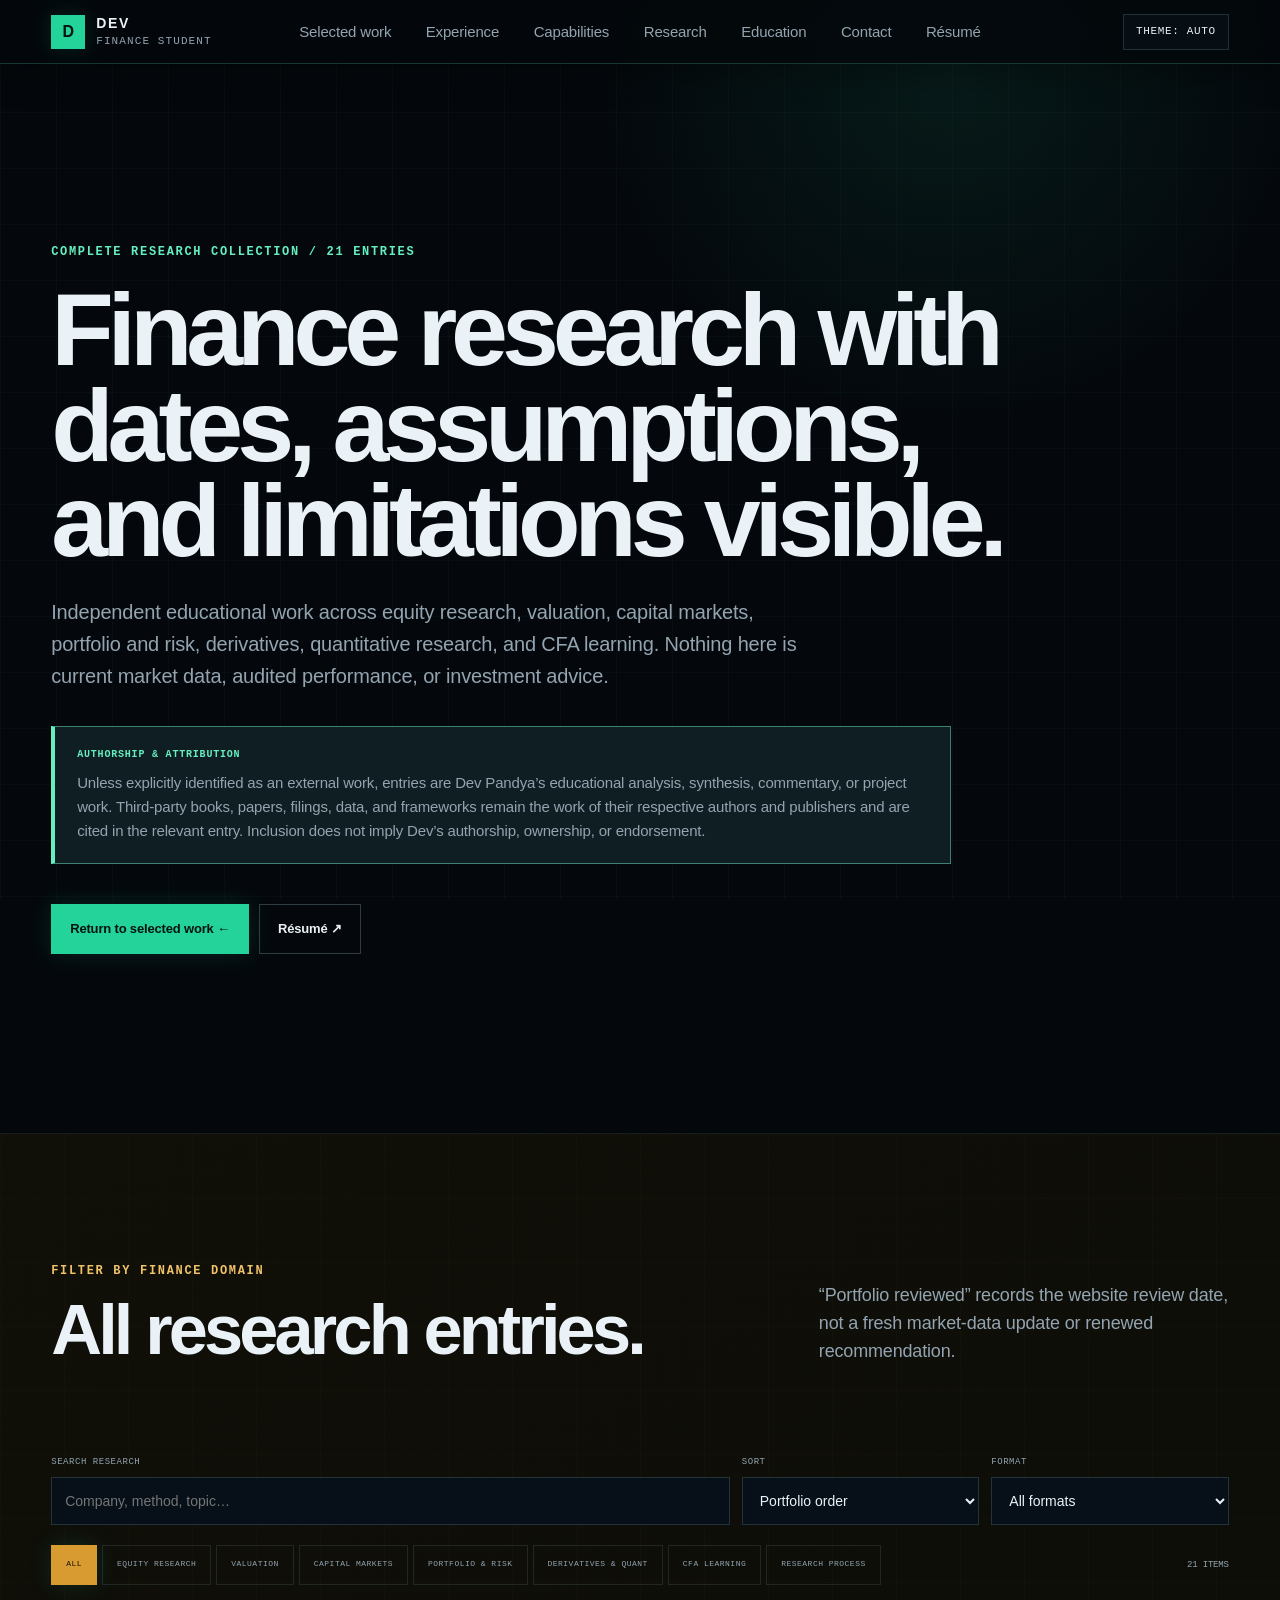
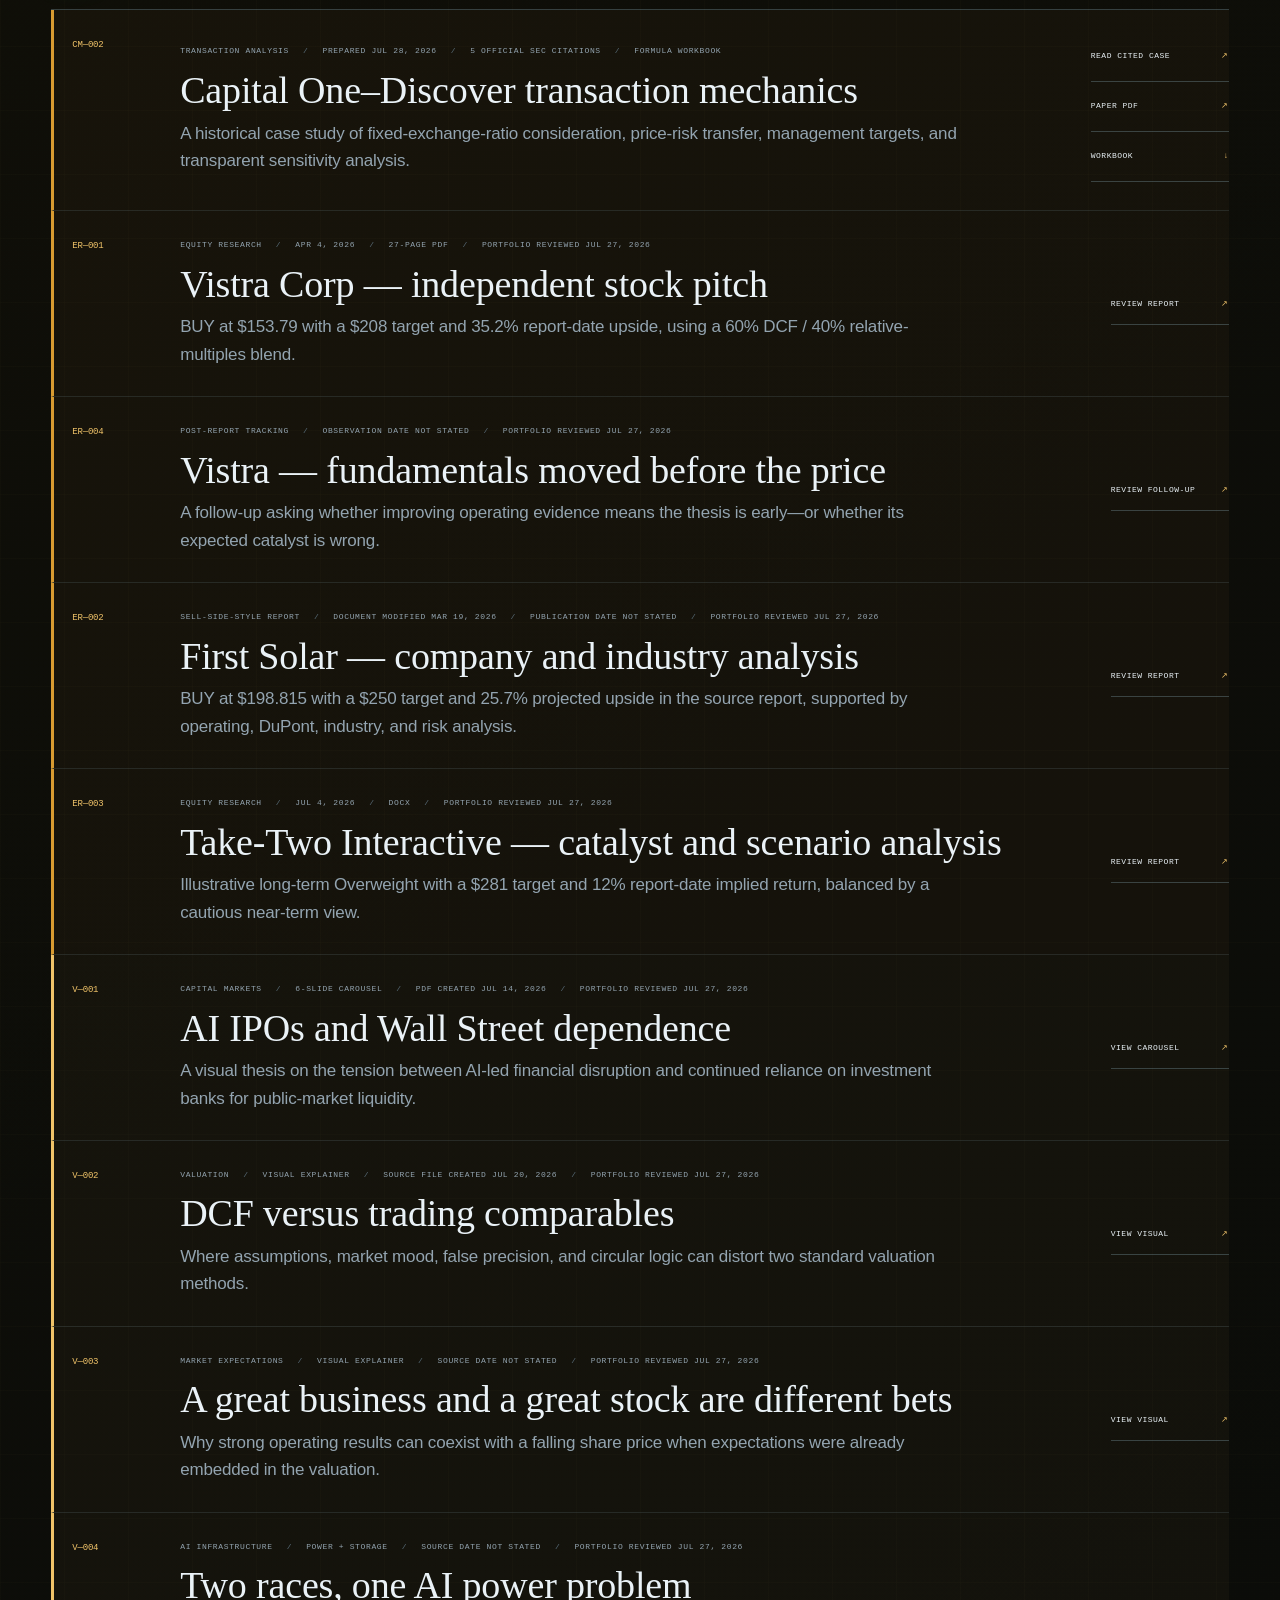
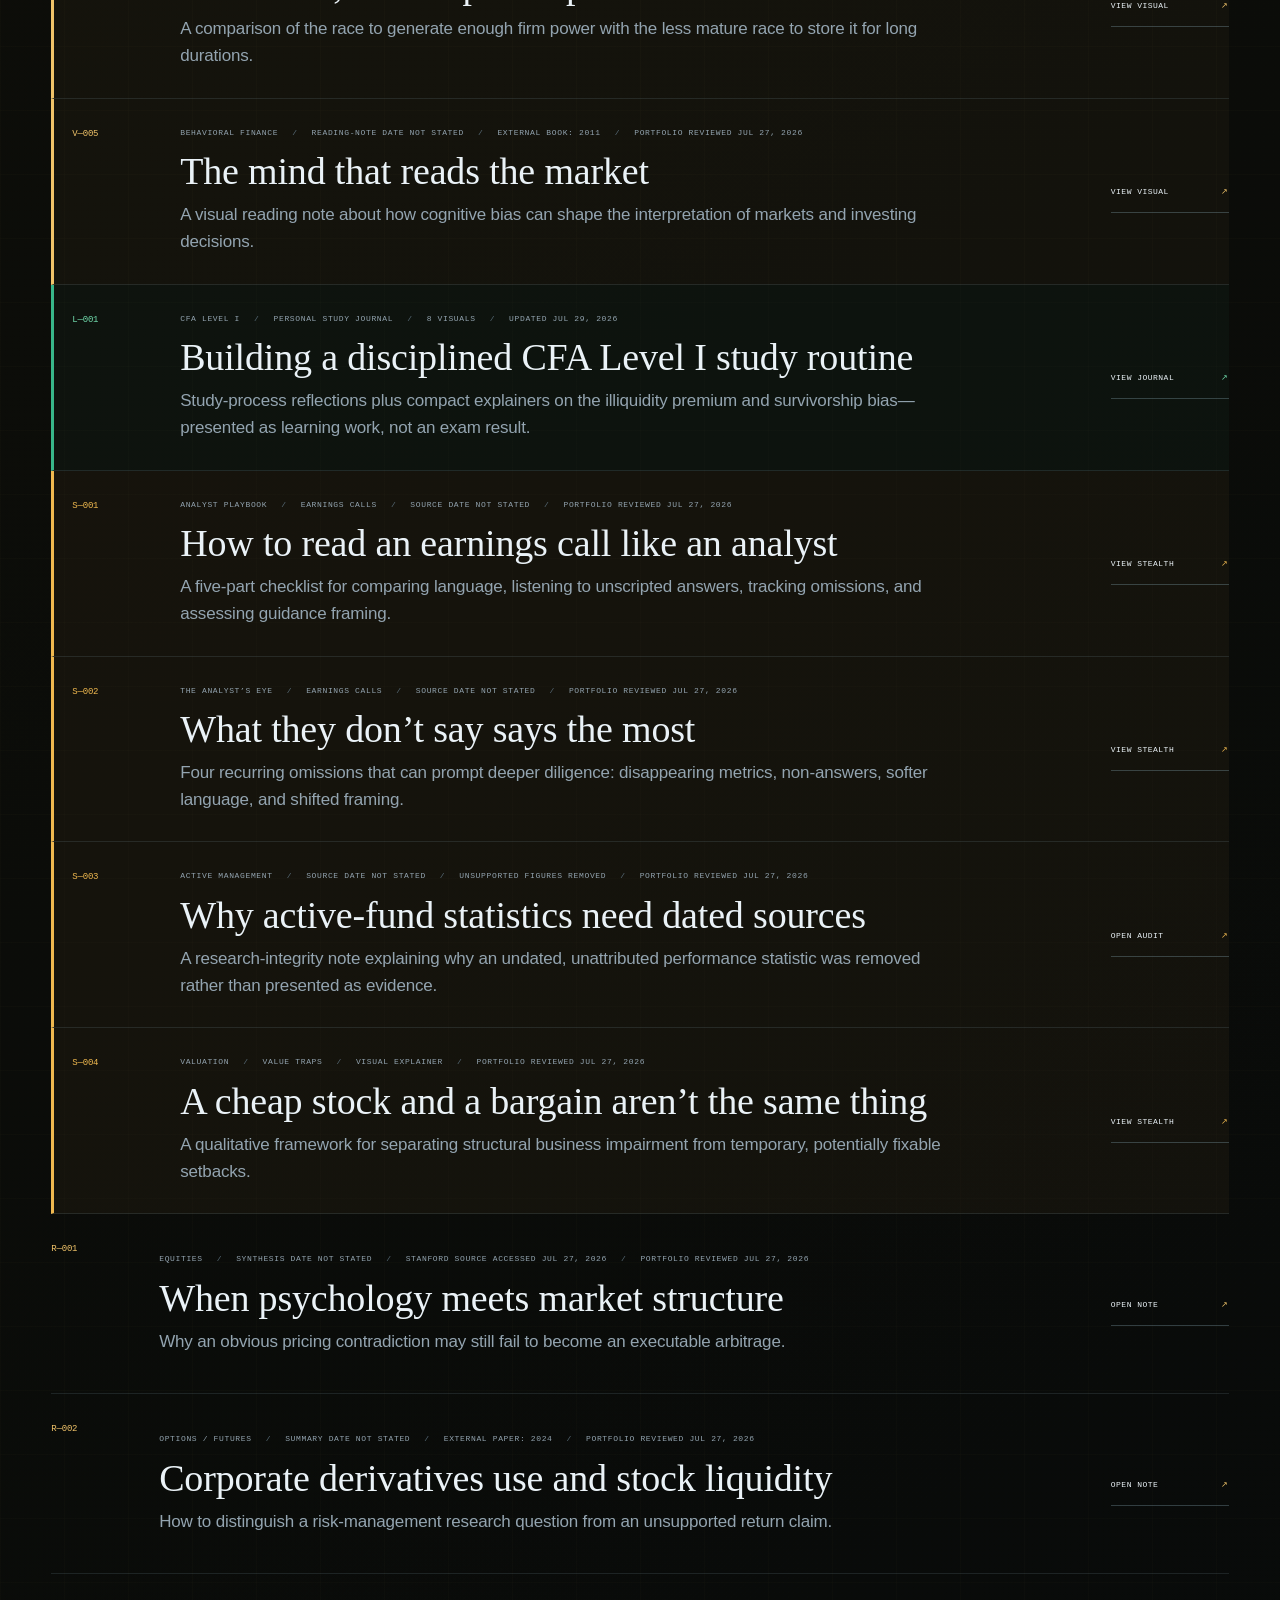
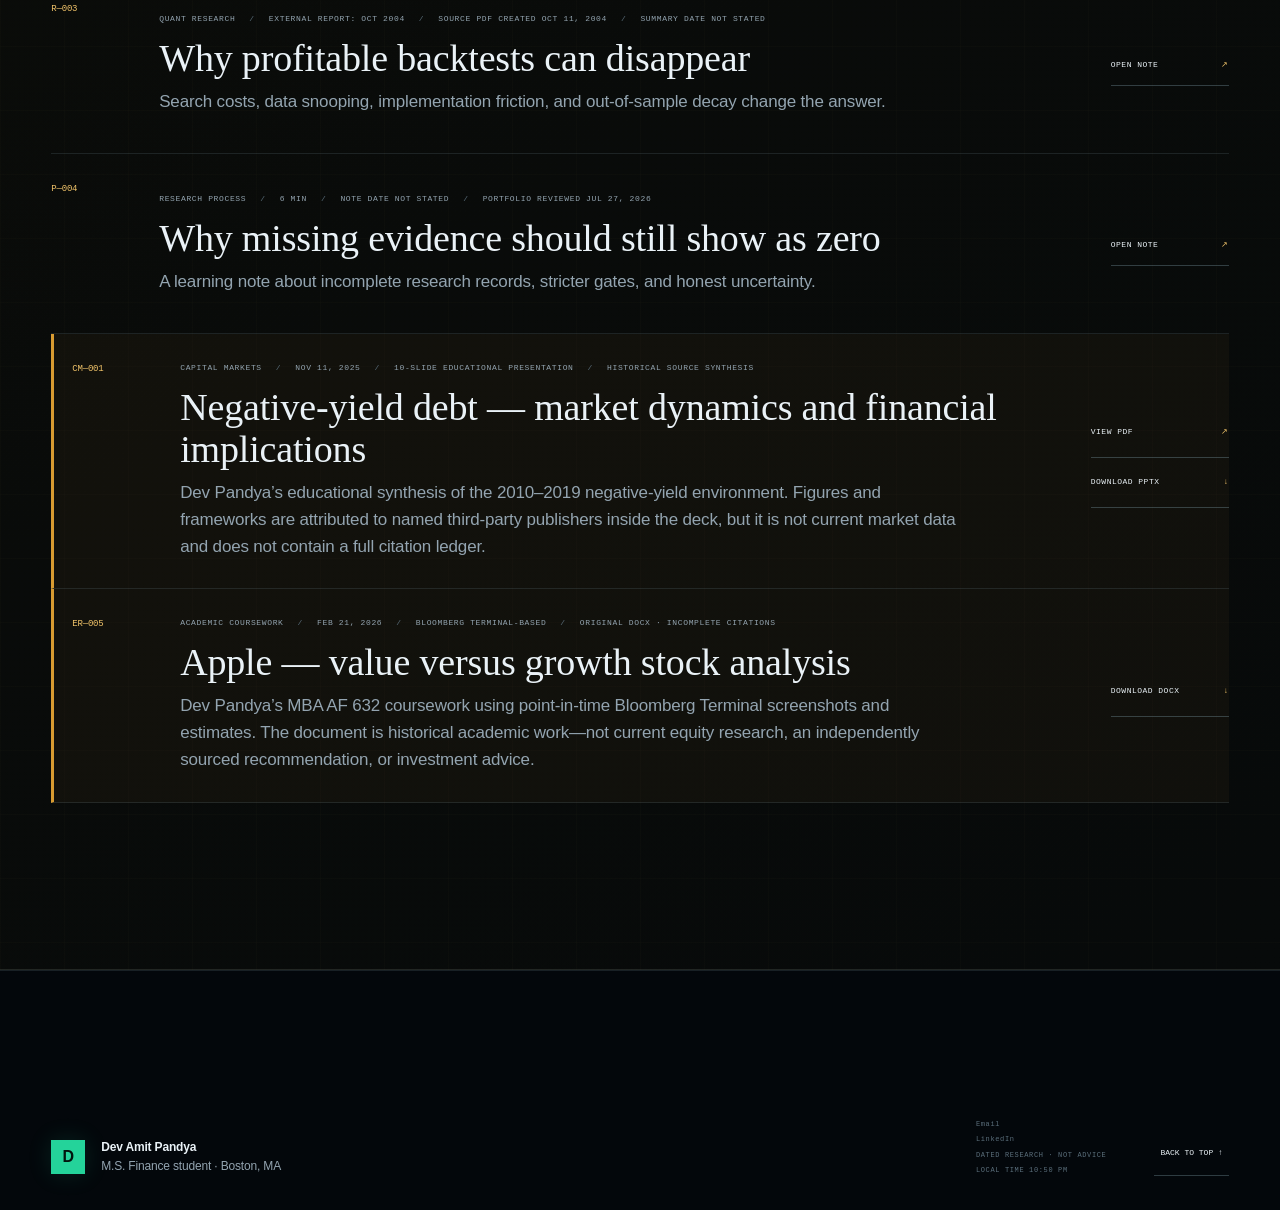
==== commit 289db72d: "feat: publish cited transaction research and study reflection" ====
--- a/research/index.html
+++ b/research/index.html
@@ -4,13 +4,13 @@
   <meta charset="utf-8">
   <meta name="viewport" content="width=device-width, initial-scale=1">
   <base href="../">
-  <meta name="description" content="Twenty educational finance research entries spanning equity research, valuation, capital markets, portfolio risk, derivatives, quant, and CFA learning.">
+  <meta name="description" content="Twenty-one educational finance research entries spanning transaction analysis, equity research, valuation, capital markets, portfolio risk, derivatives, quant, and CFA learning.">
   <meta name="theme-color" content="#04080c">
   <link rel="canonical" href="https://devpandya.com/research/">
   <link rel="icon" href="assets/favicon.svg" type="image/svg+xml">
   <link rel="apple-touch-icon" href="assets/apple-touch-icon.png">
   <meta property="og:title" content="Finance Research Archive — Dev Amit Pandya">
-  <meta property="og:description" content="Twenty educational finance research entries spanning equity research, valuation, capital markets, portfolio risk, derivatives, quant, and CFA learning.">
+  <meta property="og:description" content="Twenty-one educational finance research entries spanning transaction analysis, equity research, valuation, capital markets, portfolio risk, derivatives, quant, and CFA learning.">
   <meta property="og:type" content="website">
   <meta property="og:url" content="https://devpandya.com/research/">
   <meta property="og:image" content="https://devpandya.com/assets/social-preview.png">
@@ -34,8 +34,8 @@
     </nav>
   </header>
   <main id="main">
-    <section class="archive-hero section-shell" id="top" aria-labelledby="archive-title"><p class="eyebrow">COMPLETE RESEARCH COLLECTION / 20 ENTRIES</p><h1 id="archive-title">Finance research with dates, assumptions, and limitations visible.</h1><p>Independent educational work across equity research, valuation, capital markets, portfolio and risk, derivatives, quantitative research, and CFA learning. Nothing here is current market data, audited performance, or investment advice.</p><aside class="archive-attribution"><strong>Authorship &amp; attribution</strong><p>Unless explicitly identified as an external work, entries are Dev Pandya’s educational analysis, synthesis, commentary, or project work. Third-party books, papers, filings, data, and frameworks remain the work of their respective authors and publishers and are cited in the relevant entry. Inclusion does not imply Dev’s authorship, ownership, or endorsement.</p></aside><div class="hero-actions"><a class="button button-primary" href="index.html#selected-work">Return to selected work ←</a><a class="button button-quiet" href="assets/Dev-Amit-Pandya-Resume.pdf" target="_blank" rel="noreferrer">Résumé ↗</a></div></section>
-    <section class="research archive-research section-shell" id="research" aria-labelledby="research-title"><header class="section-heading"><div><p class="eyebrow">FILTER BY FINANCE DOMAIN</p><h2 id="research-title">All research entries.</h2></div><p>“Portfolio reviewed” records the website review date, not a fresh market-data update or renewed recommendation.</p></header><div class="archive-controls reveal"><label><span>Search research</span><input id="research-search" type="search" placeholder="Company, method, topic…" autocomplete="off"></label><label><span>Sort</span><select id="research-sort"><option value="portfolio">Portfolio order</option><option value="newest">Newest stated date</option><option value="title">Title A–Z</option><option value="domain">Finance domain</option></select></label><label><span>Format</span><select id="research-type"><option value="all">All formats</option><option value="report">Reports</option><option value="visual">Visual explainers</option><option value="note">Research notes</option><option value="artifact">Has public artifact</option></select></label></div><div class="research-toolbar reveal"><div class="filter-group" role="group" aria-label="Filter research by finance domain"><button class="filter-button is-active" type="button" data-filter="all">All</button><button class="filter-button" type="button" data-filter="equity-research">Equity research</button><button class="filter-button" type="button" data-filter="valuation">Valuation</button><button class="filter-button" type="button" data-filter="capital-markets">Capital markets</button><button class="filter-button" type="button" data-filter="portfolio-risk">Portfolio &amp; risk</button><button class="filter-button" type="button" data-filter="derivatives-quant">Derivatives &amp; quant</button><button class="filter-button" type="button" data-filter="cfa-learning">CFA learning</button><button class="filter-button" type="button" data-filter="research-process">Research process</button></div><span id="result-count">20 items</span></div><div id="research-empty" class="research-empty" hidden>No entries match those filters.</div><div class="research-list"><article class="research-row is-report" data-topic="equity-research" data-title="vistra corp — independent stock pitch" data-date="2026-04-04" data-kind="report" data-artifact="true"><div class="note-index">ER—001</div><div class="note-main"><div class="note-meta"><span>Equity research</span><span>Apr 4, 2026</span><span>27-page PDF</span><span>Portfolio reviewed Jul 27, 2026</span></div><h3>Vistra Corp — independent stock pitch</h3><p>BUY at $153.79 with a $208 target and 35.2% report-date upside, using a 60% DCF / 40% relative-multiples blend.</p></div><button class="note-open" type="button" data-note="vistra">Review report <span>↗</span></button></article><article class="research-row is-report" data-topic="equity-research" data-title="vistra — fundamentals moved before the price" data-date="2026-07-27" data-kind="report" data-artifact="true"><div class="note-index">ER—004</div><div class="note-main"><div class="note-meta"><span>Post-report tracking</span><span>Source file created Jul 27, 2026</span><span>Observation date not stated</span><span>Portfolio reviewed Jul 27, 2026</span></div><h3>Vistra — fundamentals moved before the price</h3><p>A follow-up asking whether improving operating evidence means the thesis is early—or whether its expected catalyst is wrong.</p></div><button class="note-open" type="button" data-note="vistrafollowup">Review follow-up <span>↗</span></button></article><article class="research-row is-report" data-topic="equity-research" data-title="first solar — company and industry analysis" data-date="2026-03-19" data-kind="report" data-artifact="true"><div class="note-index">ER—002</div><div class="note-main"><div class="note-meta"><span>Sell-side-style report</span><span>Document modified Mar 19, 2026</span><span>Publication date not stated</span><span>Portfolio reviewed Jul 27, 2026</span></div><h3>First Solar — company and industry analysis</h3><p>BUY at $198.815 with a $250 target and 25.7% projected upside in the source report, supported by operating, DuPont, industry, and risk analysis.</p></div><button class="note-open" type="button" data-note="firstsolar">Review report <span>↗</span></button></article><article class="research-row is-report" data-topic="equity-research" data-title="take-two interactive — catalyst and scenario analysis" data-date="2026-07-04" data-kind="report" data-artifact="true"><div class="note-index">ER—003</div><div class="note-main"><div class="note-meta"><span>Equity research</span><span>Jul 4, 2026</span><span>DOCX</span><span>Portfolio reviewed Jul 27, 2026</span></div><h3>Take-Two Interactive — catalyst and scenario analysis</h3><p>Illustrative long-term Overweight with a $281 target and 12% report-date implied return, balanced by a cautious near-term view.</p></div><button class="note-open" type="button" data-note="ttwo">Review report <span>↗</span></button></article><article class="research-row is-visual" data-topic="capital-markets" data-title="ai ipos and wall street dependence" data-date="2026-07-14" data-kind="visual" data-artifact="true"><div class="note-index">V—001</div><div class="note-main"><div class="note-meta"><span>Capital markets</span><span>6-slide carousel</span><span>PDF created Jul 14, 2026</span><span>Portfolio reviewed Jul 27, 2026</span></div><h3>AI IPOs and Wall Street dependence</h3><p>A visual thesis on the tension between AI-led financial disruption and continued reliance on investment banks for public-market liquidity.</p></div><button class="note-open" type="button" data-note="aiipo">View carousel <span>↗</span></button></article><article class="research-row is-visual" data-topic="valuation" data-title="dcf versus trading comparables" data-date="2026-07-20" data-kind="visual" data-artifact="true"><div class="note-index">V—002</div><div class="note-main"><div class="note-meta"><span>Valuation</span><span>Visual explainer</span><span>Source file created Jul 20, 2026</span><span>Portfolio reviewed Jul 27, 2026</span></div><h3>DCF versus trading comparables</h3><p>Where assumptions, market mood, false precision, and circular logic can distort two standard valuation methods.</p></div><button class="note-open" type="button" data-note="dcfcomps">View visual <span>↗</span></button></article><article class="research-row is-visual" data-topic="equity-research" data-title="a great business and a great stock are different bets" data-date="" data-kind="visual" data-artifact="true"><div class="note-index">V—003</div><div class="note-main"><div class="note-meta"><span>Market expectations</span><span>Visual explainer</span><span>Date not stated</span><span>Portfolio reviewed Jul 27, 2026</span></div><h3>A great business and a great stock are different bets</h3><p>Why strong operating results can coexist with a falling share price when expectations were already embedded in the valuation.</p></div><button class="note-open" type="button" data-note="businessstock">View visual <span>↗</span></button></article><article class="research-row is-visual" data-topic="capital-markets" data-title="two races, one ai power problem" data-date="" data-kind="visual" data-artifact="true"><div class="note-index">V—004</div><div class="note-main"><div class="note-meta"><span>AI infrastructure</span><span>Power + storage</span><span>Visual explainer</span><span>Portfolio reviewed Jul 27, 2026</span></div><h3>Two races, one AI power problem</h3><p>A comparison of the race to generate enough firm power with the less mature race to store it for long durations.</p></div><button class="note-open" type="button" data-note="tworaces">View visual <span>↗</span></button></article><article class="research-row is-visual" data-topic="portfolio-risk" data-title="the mind that reads the market" data-date="" data-kind="visual" data-artifact="true"><div class="note-index">V—005</div><div class="note-main"><div class="note-meta"><span>Behavioral finance</span><span>Dev reading note</span><span>External book: Kahneman</span><span>Portfolio reviewed Jul 27, 2026</span></div><h3>The mind that reads the market</h3><p>A visual reading note about how cognitive bias can shape the interpretation of markets and investing decisions.</p></div><button class="note-open" type="button" data-note="readingmind">View visual <span>↗</span></button></article><article class="research-row is-learning" data-topic="cfa-learning" data-title="building a disciplined cfa level i study routine" data-date="2026-07-28" data-kind="visual" data-artifact="true"><div class="note-index">L—001</div><div class="note-main"><div class="note-meta"><span>CFA Level I</span><span>Personal study journal</span><span>7 visuals</span><span>Updated Jul 28, 2026</span></div><h3>Building a disciplined CFA Level I study routine</h3><p>Study-process reflections plus compact explainers on the illiquidity premium and survivorship bias—presented as learning work, not an exam result.</p></div><button class="note-open" type="button" data-note="cfajourney">View journal <span>↗</span></button></article><article class="research-row is-stealth" data-topic="equity-research" data-title="how to read an earnings call like an analyst" data-date="" data-kind="visual" data-artifact="true"><div class="note-index">S—001</div><div class="note-main"><div class="note-meta"><span>Analyst playbook</span><span>Earnings calls</span><span>Visual explainer</span><span>Portfolio reviewed Jul 27, 2026</span></div><h3>How to read an earnings call like an analyst</h3><p>A five-part checklist for comparing language, listening to unscripted answers, tracking omissions, and assessing guidance framing.</p></div><button class="note-open" type="button" data-note="stealthcall">View Stealth <span>↗</span></button></article><article class="research-row is-stealth" data-topic="equity-research" data-title="what they don’t say says the most" data-date="" data-kind="visual" data-artifact="true"><div class="note-index">S—002</div><div class="note-main"><div class="note-meta"><span>The analyst’s eye</span><span>Earnings calls</span><span>Visual explainer</span><span>Portfolio reviewed Jul 27, 2026</span></div><h3>What they don’t say says the most</h3><p>Four recurring omissions that can prompt deeper diligence: disappearing metrics, non-answers, softer language, and shifted framing.</p></div><button class="note-open" type="button" data-note="stealthomissions">View Stealth <span>↗</span></button></article><article class="research-row is-stealth" data-topic="portfolio-risk" data-title="why active-fund statistics need dated sources" data-date="" data-kind="note" data-artifact="false"><div class="note-index">S—003</div><div class="note-main"><div class="note-meta"><span>Active management</span><span>Attribution audit</span><span>Unsupported figures removed</span><span>Portfolio reviewed Jul 27, 2026</span></div><h3>Why active-fund statistics need dated sources</h3><p>A research-integrity note explaining why an undated, unattributed performance statistic was removed rather than presented as evidence.</p></div><button class="note-open" type="button" data-note="stealthfunds">Open audit <span>↗</span></button></article><article class="research-row is-stealth" data-topic="valuation" data-title="a cheap stock and a bargain aren’t the same thing" data-date="2026-07-27" data-kind="visual" data-artifact="true"><div class="note-index">S—004</div><div class="note-main"><div class="note-meta"><span>Valuation</span><span>Value traps</span><span>Visual explainer</span><span>Portfolio reviewed Jul 27, 2026</span></div><h3>A cheap stock and a bargain aren’t the same thing</h3><p>A qualitative framework for separating structural business impairment from temporary, potentially fixable setbacks.</p></div><button class="note-open" type="button" data-note="stealthvalue">View Stealth <span>↗</span></button></article><article class="research-row" data-topic="portfolio-risk" data-title="when psychology meets market structure" data-date="" data-kind="note" data-artifact="false"><div class="note-index">R—001</div><div class="note-main"><div class="note-meta"><span>Equities</span><span>Dev synthesis</span><span>Five external sources linked</span><span>Portfolio reviewed Jul 27, 2026</span></div><h3>When psychology meets market structure</h3><p>Why an obvious pricing contradiction may still fail to become an executable arbitrage.</p></div><button class="note-open" type="button" data-note="psychology">Open note <span>↗</span></button></article><article class="research-row" data-topic="derivatives-quant" data-title="corporate derivatives use and stock liquidity" data-date="" data-kind="note" data-artifact="false"><div class="note-index">R—002</div><div class="note-main"><div class="note-meta"><span>Options / Futures</span><span>Dev summary + critique</span><span>External peer-reviewed paper</span><span>Portfolio reviewed Jul 27, 2026</span></div><h3>Corporate derivatives use and stock liquidity</h3><p>How to distinguish a risk-management research question from an unsupported return claim.</p></div><button class="note-open" type="button" data-note="derivatives">Open note <span>↗</span></button></article><article class="research-row" data-topic="derivatives-quant" data-title="why profitable backtests can disappear" data-date="" data-kind="note" data-artifact="false"><div class="note-index">R—003</div><div class="note-main"><div class="note-meta"><span>Quant research</span><span>Dev process interpretation</span><span>External review paper</span><span>Portfolio reviewed Jul 27, 2026</span></div><h3>Why profitable backtests can disappear</h3><p>Search costs, data snooping, implementation friction, and out-of-sample decay change the answer.</p></div><button class="note-open" type="button" data-note="backtests">Open note <span>↗</span></button></article><article class="research-row" data-topic="research-process" data-title="why missing evidence should still show as zero" data-date="" data-kind="note" data-artifact="false"><div class="note-index">P—004</div><div class="note-main"><div class="note-meta"><span>Research process</span><span>6 min</span><span>Evidence gaps</span><span>Portfolio reviewed Jul 27, 2026</span></div><h3>Why missing evidence should still show as zero</h3><p>A learning note about incomplete research records, stricter gates, and honest uncertainty.</p></div><button class="note-open" type="button" data-note="paperlab">Open note <span>↗</span></button></article><article class="research-row is-report" data-topic="capital-markets" data-title="negative yield debt market dynamics and financial implications" data-date="2025-11-11" data-kind="report" data-artifact="true"><div class="note-index">CM—001</div><div class="note-main"><div class="note-meta"><span>Capital markets</span><span>Nov 11, 2025</span><span>10-slide educational presentation</span><span>Historical source synthesis</span></div><h3>Negative-yield debt — market dynamics and financial implications</h3><p>Dev Pandya’s educational synthesis of the 2010–2019 negative-yield environment. Figures and frameworks are attributed to named third-party publishers inside the deck, but it is not current market data and does not contain a full citation ledger.</p></div><div class="note-actions"><a class="note-open" href="assets/research/Dev-Pandya-Negative-Yield-Debt-Presentation.pdf" target="_blank" rel="noreferrer">View PDF <span>↗</span></a><a class="note-open" href="assets/research/Dev-Pandya-Negative-Yield-Debt-Presentation.pptx" download>Download PPTX <span>↓</span></a></div></article><article class="research-row is-report" data-topic="equity-research" data-title="apple value versus growth stock analysis using bloomberg terminal" data-date="2026-02-21" data-kind="report" data-artifact="true"><div class="note-index">ER—005</div><div class="note-main"><div class="note-meta"><span>Academic coursework</span><span>Feb 21, 2026</span><span>Bloomberg Terminal-based</span><span>Original DOCX · incomplete citations</span></div><h3>Apple — value versus growth stock analysis</h3><p>Dev Pandya’s MBA AF 632 coursework using point-in-time Bloomberg Terminal screenshots and estimates. The document is historical academic work—not current equity research, an independently sourced recommendation, or investment advice.</p></div><a class="note-open" href="assets/research/Dev-Pandya-Apple-Value-vs-Growth-Academic-Analysis.docx" download>Download DOCX <span>↓</span></a></article></div></section>
+    <section class="archive-hero section-shell" id="top" aria-labelledby="archive-title"><p class="eyebrow">COMPLETE RESEARCH COLLECTION / 21 ENTRIES</p><h1 id="archive-title">Finance research with dates, assumptions, and limitations visible.</h1><p>Independent educational work across equity research, valuation, capital markets, portfolio and risk, derivatives, quantitative research, and CFA learning. Nothing here is current market data, audited performance, or investment advice.</p><aside class="archive-attribution"><strong>Authorship &amp; attribution</strong><p>Unless explicitly identified as an external work, entries are Dev Pandya’s educational analysis, synthesis, commentary, or project work. Third-party books, papers, filings, data, and frameworks remain the work of their respective authors and publishers and are cited in the relevant entry. Inclusion does not imply Dev’s authorship, ownership, or endorsement.</p></aside><div class="hero-actions"><a class="button button-primary" href="index.html#selected-work">Return to selected work ←</a><a class="button button-quiet" href="assets/Dev-Amit-Pandya-Resume.pdf" target="_blank" rel="noreferrer">Résumé ↗</a></div></section>
+    <section class="research archive-research section-shell" id="research" aria-labelledby="research-title"><header class="section-heading"><div><p class="eyebrow">FILTER BY FINANCE DOMAIN</p><h2 id="research-title">All research entries.</h2></div><p>“Portfolio reviewed” records the website review date, not a fresh market-data update or renewed recommendation.</p></header><div class="archive-controls reveal"><label><span>Search research</span><input id="research-search" type="search" placeholder="Company, method, topic…" autocomplete="off"></label><label><span>Sort</span><select id="research-sort"><option value="portfolio">Portfolio order</option><option value="newest">Newest stated date</option><option value="title">Title A–Z</option><option value="domain">Finance domain</option></select></label><label><span>Format</span><select id="research-type"><option value="all">All formats</option><option value="report">Reports</option><option value="visual">Visual explainers</option><option value="note">Research notes</option><option value="artifact">Has public artifact</option></select></label></div><div class="research-toolbar reveal"><div class="filter-group" role="group" aria-label="Filter research by finance domain"><button class="filter-button is-active" type="button" data-filter="all">All</button><button class="filter-button" type="button" data-filter="equity-research">Equity research</button><button class="filter-button" type="button" data-filter="valuation">Valuation</button><button class="filter-button" type="button" data-filter="capital-markets">Capital markets</button><button class="filter-button" type="button" data-filter="portfolio-risk">Portfolio &amp; risk</button><button class="filter-button" type="button" data-filter="derivatives-quant">Derivatives &amp; quant</button><button class="filter-button" type="button" data-filter="cfa-learning">CFA learning</button><button class="filter-button" type="button" data-filter="research-process">Research process</button></div><span id="result-count">21 items</span></div><div id="research-empty" class="research-empty" hidden>No entries match those filters.</div><div class="research-list"><article class="research-row is-report" data-topic="capital-markets" data-title="capital one discover transaction mechanics" data-date="2026-07-28" data-kind="report" data-artifact="true"><div class="note-index">CM—002</div><div class="note-main"><div class="note-meta"><span>Transaction analysis</span><span>Prepared Jul 28, 2026</span><span>5 official SEC citations</span><span>Formula workbook</span></div><h3>Capital One–Discover transaction mechanics</h3><p>A historical case study of fixed-exchange-ratio consideration, price-risk transfer, management targets, and transparent sensitivity analysis.</p></div><div class="note-actions"><a class="note-open" href="research/capital-one-discover/">Read cited case <span>↗</span></a><a class="note-open" href="assets/research/Dev-Pandya-Capital-One-Discover-Transaction-Mechanics.pdf" target="_blank" rel="noreferrer">Paper PDF <span>↗</span></a><a class="note-open" href="assets/models/Dev-Pandya-Capital-One-Discover-Transaction-Mechanics.xlsx" download>Workbook <span>↓</span></a></div></article><article class="research-row is-report" data-topic="equity-research" data-title="vistra corp — independent stock pitch" data-date="2026-04-04" data-kind="report" data-artifact="true"><div class="note-index">ER—001</div><div class="note-main"><div class="note-meta"><span>Equity research</span><span>Apr 4, 2026</span><span>27-page PDF</span><span>Portfolio reviewed Jul 27, 2026</span></div><h3>Vistra Corp — independent stock pitch</h3><p>BUY at $153.79 with a $208 target and 35.2% report-date upside, using a 60% DCF / 40% relative-multiples blend.</p></div><button class="note-open" type="button" data-note="vistra">Review report <span>↗</span></button></article><article class="research-row is-report" data-topic="equity-research" data-title="vistra — fundamentals moved before the price" data-date="" data-kind="report" data-artifact="true"><div class="note-index">ER—004</div><div class="note-main"><div class="note-meta"><span>Post-report tracking</span><span>Observation date not stated</span><span>Portfolio reviewed Jul 27, 2026</span></div><h3>Vistra — fundamentals moved before the price</h3><p>A follow-up asking whether improving operating evidence means the thesis is early—or whether its expected catalyst is wrong.</p></div><button class="note-open" type="button" data-note="vistrafollowup">Review follow-up <span>↗</span></button></article><article class="research-row is-report" data-topic="equity-research" data-title="first solar — company and industry analysis" data-date="2026-03-19" data-kind="report" data-artifact="true"><div class="note-index">ER—002</div><div class="note-main"><div class="note-meta"><span>Sell-side-style report</span><span>Document modified Mar 19, 2026</span><span>Publication date not stated</span><span>Portfolio reviewed Jul 27, 2026</span></div><h3>First Solar — company and industry analysis</h3><p>BUY at $198.815 with a $250 target and 25.7% projected upside in the source report, supported by operating, DuPont, industry, and risk analysis.</p></div><button class="note-open" type="button" data-note="firstsolar">Review report <span>↗</span></button></article><article class="research-row is-report" data-topic="equity-research" data-title="take-two interactive — catalyst and scenario analysis" data-date="2026-07-04" data-kind="report" data-artifact="true"><div class="note-index">ER—003</div><div class="note-main"><div class="note-meta"><span>Equity research</span><span>Jul 4, 2026</span><span>DOCX</span><span>Portfolio reviewed Jul 27, 2026</span></div><h3>Take-Two Interactive — catalyst and scenario analysis</h3><p>Illustrative long-term Overweight with a $281 target and 12% report-date implied return, balanced by a cautious near-term view.</p></div><button class="note-open" type="button" data-note="ttwo">Review report <span>↗</span></button></article><article class="research-row is-visual" data-topic="capital-markets" data-title="ai ipos and wall street dependence" data-date="2026-07-14" data-kind="visual" data-artifact="true"><div class="note-index">V—001</div><div class="note-main"><div class="note-meta"><span>Capital markets</span><span>6-slide carousel</span><span>PDF created Jul 14, 2026</span><span>Portfolio reviewed Jul 27, 2026</span></div><h3>AI IPOs and Wall Street dependence</h3><p>A visual thesis on the tension between AI-led financial disruption and continued reliance on investment banks for public-market liquidity.</p></div><button class="note-open" type="button" data-note="aiipo">View carousel <span>↗</span></button></article><article class="research-row is-visual" data-topic="valuation" data-title="dcf versus trading comparables" data-date="2026-07-20" data-kind="visual" data-artifact="true"><div class="note-index">V—002</div><div class="note-main"><div class="note-meta"><span>Valuation</span><span>Visual explainer</span><span>Source file created Jul 20, 2026</span><span>Portfolio reviewed Jul 27, 2026</span></div><h3>DCF versus trading comparables</h3><p>Where assumptions, market mood, false precision, and circular logic can distort two standard valuation methods.</p></div><button class="note-open" type="button" data-note="dcfcomps">View visual <span>↗</span></button></article><article class="research-row is-visual" data-topic="equity-research" data-title="a great business and a great stock are different bets" data-date="" data-kind="visual" data-artifact="true"><div class="note-index">V—003</div><div class="note-main"><div class="note-meta"><span>Market expectations</span><span>Visual explainer</span><span>Source date not stated</span><span>Portfolio reviewed Jul 27, 2026</span></div><h3>A great business and a great stock are different bets</h3><p>Why strong operating results can coexist with a falling share price when expectations were already embedded in the valuation.</p></div><button class="note-open" type="button" data-note="businessstock">View visual <span>↗</span></button></article><article class="research-row is-visual" data-topic="capital-markets" data-title="two races, one ai power problem" data-date="" data-kind="visual" data-artifact="true"><div class="note-index">V—004</div><div class="note-main"><div class="note-meta"><span>AI infrastructure</span><span>Power + storage</span><span>Source date not stated</span><span>Portfolio reviewed Jul 27, 2026</span></div><h3>Two races, one AI power problem</h3><p>A comparison of the race to generate enough firm power with the less mature race to store it for long durations.</p></div><button class="note-open" type="button" data-note="tworaces">View visual <span>↗</span></button></article><article class="research-row is-visual" data-topic="portfolio-risk" data-title="the mind that reads the market" data-date="" data-kind="visual" data-artifact="true"><div class="note-index">V—005</div><div class="note-main"><div class="note-meta"><span>Behavioral finance</span><span>Reading-note date not stated</span><span>External book: 2011</span><span>Portfolio reviewed Jul 27, 2026</span></div><h3>The mind that reads the market</h3><p>A visual reading note about how cognitive bias can shape the interpretation of markets and investing decisions.</p></div><button class="note-open" type="button" data-note="readingmind">View visual <span>↗</span></button></article><article class="research-row is-learning" data-topic="cfa-learning" data-title="building a disciplined cfa level i study routine" data-date="2026-07-29" data-kind="visual" data-artifact="true"><div class="note-index">L—001</div><div class="note-main"><div class="note-meta"><span>CFA Level I</span><span>Personal study journal</span><span>8 visuals</span><span>Updated Jul 29, 2026</span></div><h3>Building a disciplined CFA Level I study routine</h3><p>Study-process reflections plus compact explainers on the illiquidity premium and survivorship bias—presented as learning work, not an exam result.</p></div><button class="note-open" type="button" data-note="cfajourney">View journal <span>↗</span></button></article><article class="research-row is-stealth" data-topic="equity-research" data-title="how to read an earnings call like an analyst" data-date="" data-kind="visual" data-artifact="true"><div class="note-index">S—001</div><div class="note-main"><div class="note-meta"><span>Analyst playbook</span><span>Earnings calls</span><span>Source date not stated</span><span>Portfolio reviewed Jul 27, 2026</span></div><h3>How to read an earnings call like an analyst</h3><p>A five-part checklist for comparing language, listening to unscripted answers, tracking omissions, and assessing guidance framing.</p></div><button class="note-open" type="button" data-note="stealthcall">View Stealth <span>↗</span></button></article><article class="research-row is-stealth" data-topic="equity-research" data-title="what they don’t say says the most" data-date="" data-kind="visual" data-artifact="true"><div class="note-index">S—002</div><div class="note-main"><div class="note-meta"><span>The analyst’s eye</span><span>Earnings calls</span><span>Source date not stated</span><span>Portfolio reviewed Jul 27, 2026</span></div><h3>What they don’t say says the most</h3><p>Four recurring omissions that can prompt deeper diligence: disappearing metrics, non-answers, softer language, and shifted framing.</p></div><button class="note-open" type="button" data-note="stealthomissions">View Stealth <span>↗</span></button></article><article class="research-row is-stealth" data-topic="portfolio-risk" data-title="why active-fund statistics need dated sources" data-date="" data-kind="note" data-artifact="false"><div class="note-index">S—003</div><div class="note-main"><div class="note-meta"><span>Active management</span><span>Source date not stated</span><span>Unsupported figures removed</span><span>Portfolio reviewed Jul 27, 2026</span></div><h3>Why active-fund statistics need dated sources</h3><p>A research-integrity note explaining why an undated, unattributed performance statistic was removed rather than presented as evidence.</p></div><button class="note-open" type="button" data-note="stealthfunds">Open audit <span>↗</span></button></article><article class="research-row is-stealth" data-topic="valuation" data-title="a cheap stock and a bargain aren’t the same thing" data-date="2026-07-27" data-kind="visual" data-artifact="true"><div class="note-index">S—004</div><div class="note-main"><div class="note-meta"><span>Valuation</span><span>Value traps</span><span>Visual explainer</span><span>Portfolio reviewed Jul 27, 2026</span></div><h3>A cheap stock and a bargain aren’t the same thing</h3><p>A qualitative framework for separating structural business impairment from temporary, potentially fixable setbacks.</p></div><button class="note-open" type="button" data-note="stealthvalue">View Stealth <span>↗</span></button></article><article class="research-row" data-topic="portfolio-risk" data-title="when psychology meets market structure" data-date="" data-kind="note" data-artifact="false"><div class="note-index">R—001</div><div class="note-main"><div class="note-meta"><span>Equities</span><span>Synthesis date not stated</span><span>Stanford source accessed Jul 27, 2026</span><span>Portfolio reviewed Jul 27, 2026</span></div><h3>When psychology meets market structure</h3><p>Why an obvious pricing contradiction may still fail to become an executable arbitrage.</p></div><button class="note-open" type="button" data-note="psychology">Open note <span>↗</span></button></article><article class="research-row" data-topic="derivatives-quant" data-title="corporate derivatives use and stock liquidity" data-date="" data-kind="note" data-artifact="false"><div class="note-index">R—002</div><div class="note-main"><div class="note-meta"><span>Options / Futures</span><span>Summary date not stated</span><span>External paper: 2024</span><span>Portfolio reviewed Jul 27, 2026</span></div><h3>Corporate derivatives use and stock liquidity</h3><p>How to distinguish a risk-management research question from an unsupported return claim.</p></div><button class="note-open" type="button" data-note="derivatives">Open note <span>↗</span></button></article><article class="research-row" data-topic="derivatives-quant" data-title="why profitable backtests can disappear" data-date="2004-10-11" data-kind="note" data-artifact="false"><div class="note-index">R—003</div><div class="note-main"><div class="note-meta"><span>Quant research</span><span>External report: Oct 2004</span><span>Source PDF created Oct 11, 2004</span><span>Summary date not stated</span></div><h3>Why profitable backtests can disappear</h3><p>Search costs, data snooping, implementation friction, and out-of-sample decay change the answer.</p></div><button class="note-open" type="button" data-note="backtests">Open note <span>↗</span></button></article><article class="research-row" data-topic="research-process" data-title="why missing evidence should still show as zero" data-date="" data-kind="note" data-artifact="false"><div class="note-index">P—004</div><div class="note-main"><div class="note-meta"><span>Research process</span><span>6 min</span><span>Note date not stated</span><span>Portfolio reviewed Jul 27, 2026</span></div><h3>Why missing evidence should still show as zero</h3><p>A learning note about incomplete research records, stricter gates, and honest uncertainty.</p></div><button class="note-open" type="button" data-note="paperlab">Open note <span>↗</span></button></article><article class="research-row is-report" data-topic="capital-markets" data-title="negative yield debt market dynamics and financial implications" data-date="2025-11-11" data-kind="report" data-artifact="true"><div class="note-index">CM—001</div><div class="note-main"><div class="note-meta"><span>Capital markets</span><span>Nov 11, 2025</span><span>10-slide educational presentation</span><span>Historical source synthesis</span></div><h3>Negative-yield debt — market dynamics and financial implications</h3><p>Dev Pandya’s educational synthesis of the 2010–2019 negative-yield environment. Figures and frameworks are attributed to named third-party publishers inside the deck, but it is not current market data and does not contain a full citation ledger.</p></div><div class="note-actions"><a class="note-open" href="assets/research/Dev-Pandya-Negative-Yield-Debt-Presentation.pdf" target="_blank" rel="noreferrer">View PDF <span>↗</span></a><a class="note-open" href="assets/research/Dev-Pandya-Negative-Yield-Debt-Presentation.pptx" download>Download PPTX <span>↓</span></a></div></article><article class="research-row is-report" data-topic="equity-research" data-title="apple value versus growth stock analysis using bloomberg terminal" data-date="2026-02-21" data-kind="report" data-artifact="true"><div class="note-index">ER—005</div><div class="note-main"><div class="note-meta"><span>Academic coursework</span><span>Feb 21, 2026</span><span>Bloomberg Terminal-based</span><span>Original DOCX · incomplete citations</span></div><h3>Apple — value versus growth stock analysis</h3><p>Dev Pandya’s MBA AF 632 coursework using point-in-time Bloomberg Terminal screenshots and estimates. The document is historical academic work—not current equity research, an independently sourced recommendation, or investment advice.</p></div><a class="note-open" href="assets/research/Dev-Pandya-Apple-Value-vs-Growth-Academic-Analysis.docx" download>Download DOCX <span>↓</span></a></article></div></section>
   </main>
   <footer class="site-footer section-shell">
     <div><span class="brand-glyph">D</span><p><strong>Dev Amit Pandya</strong><br>M.S. Finance student · Boston, MA</p></div>
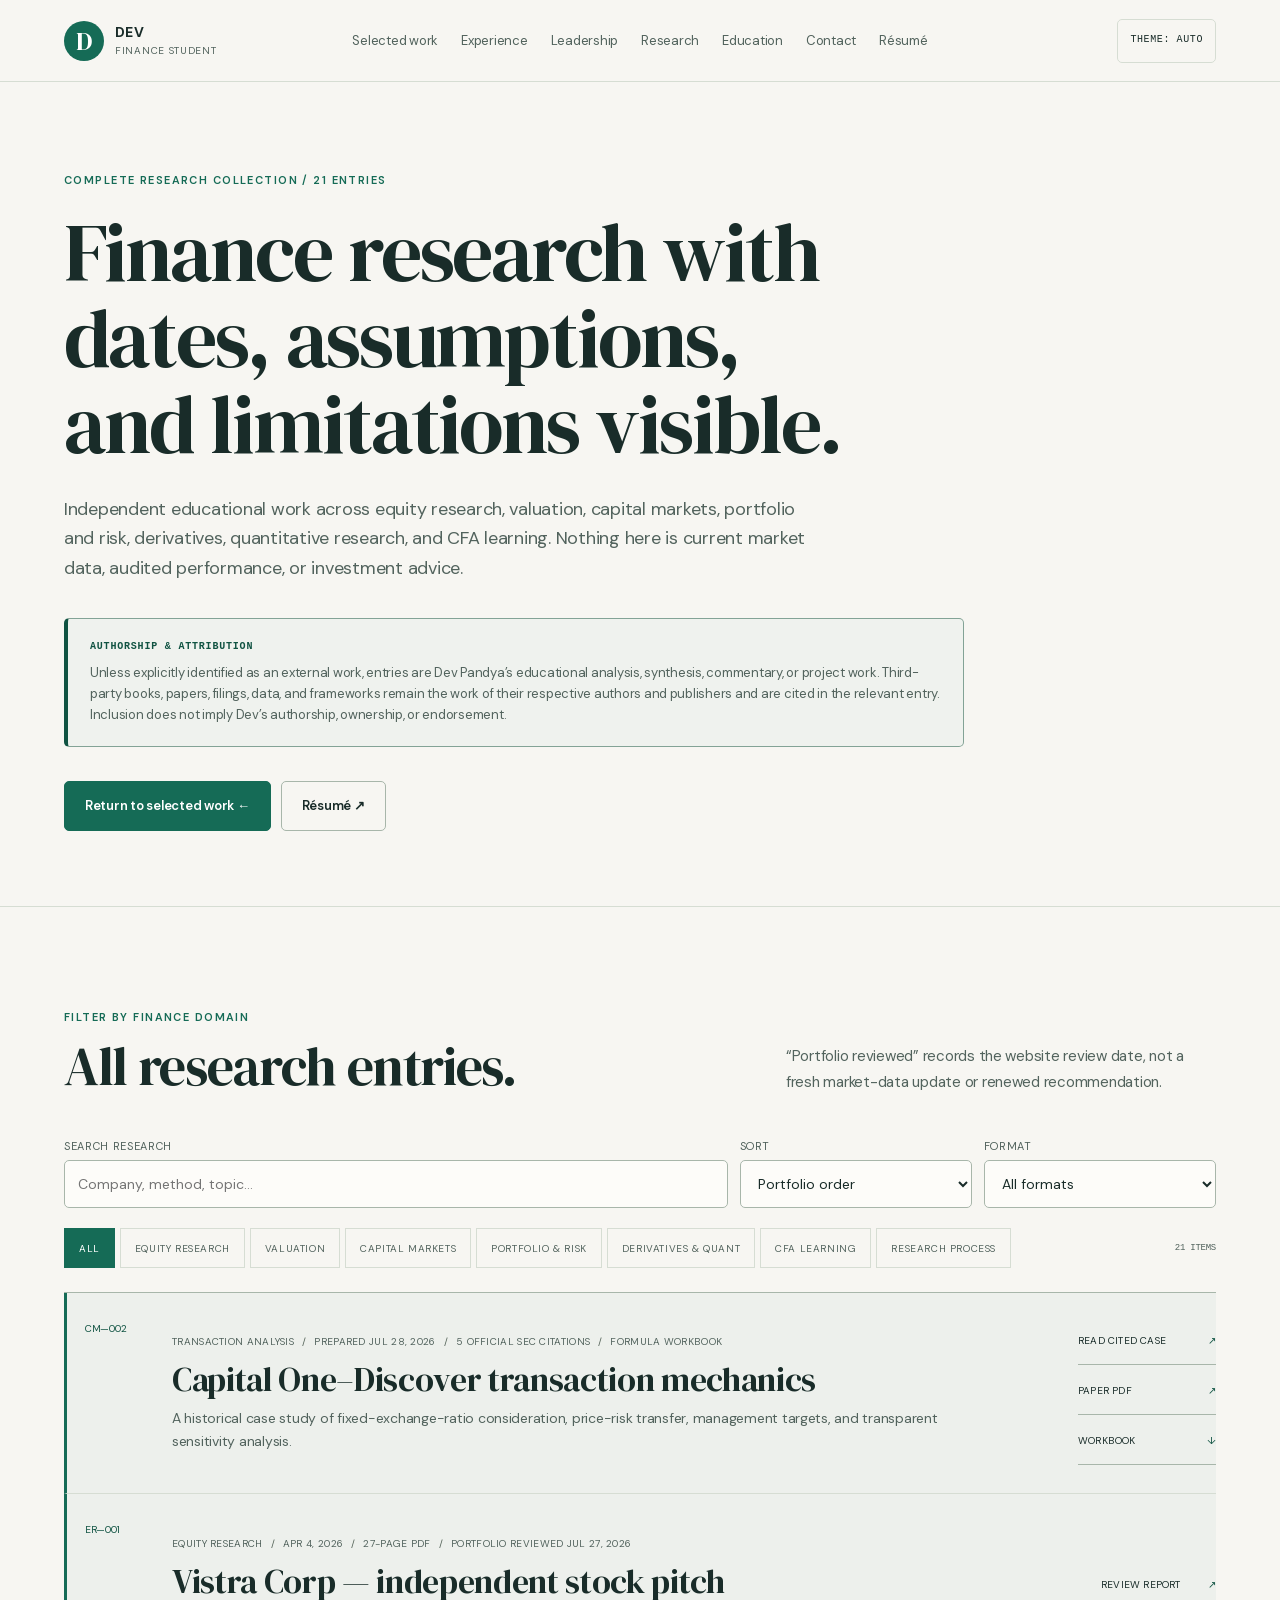
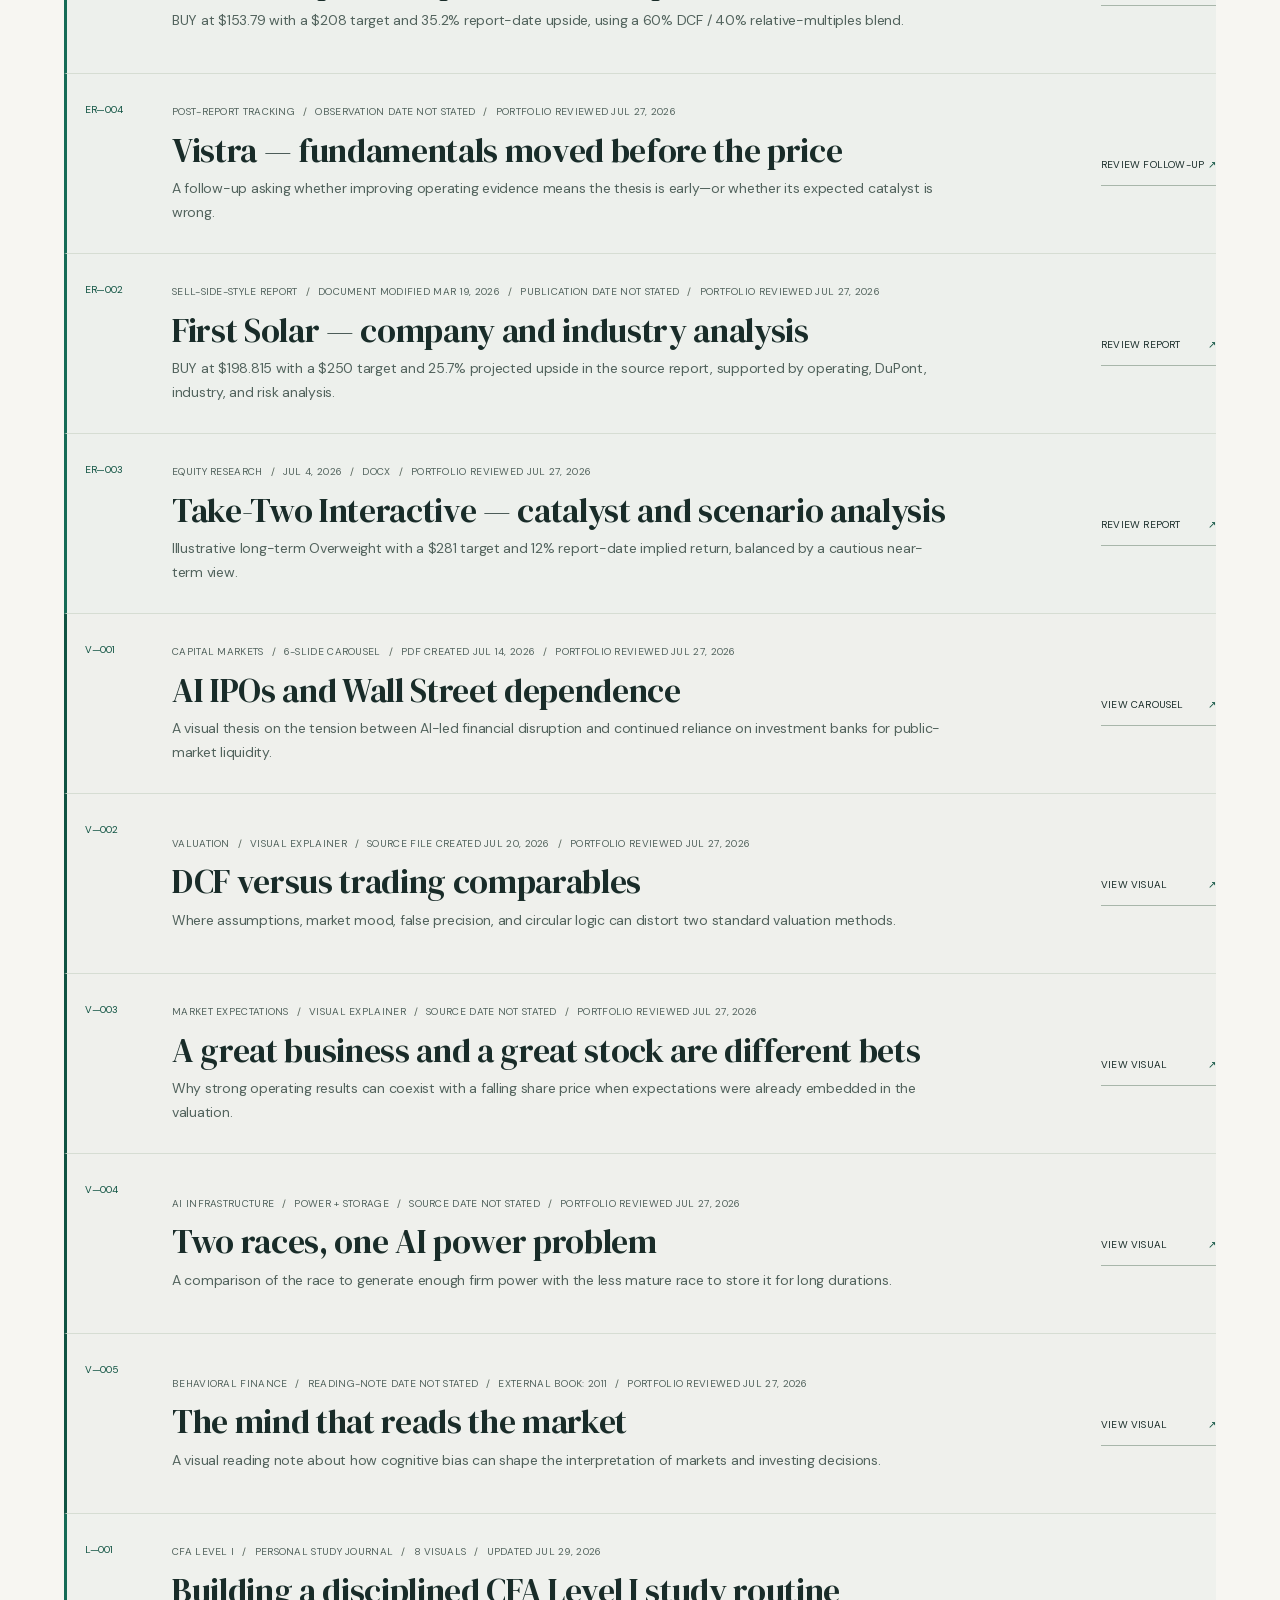
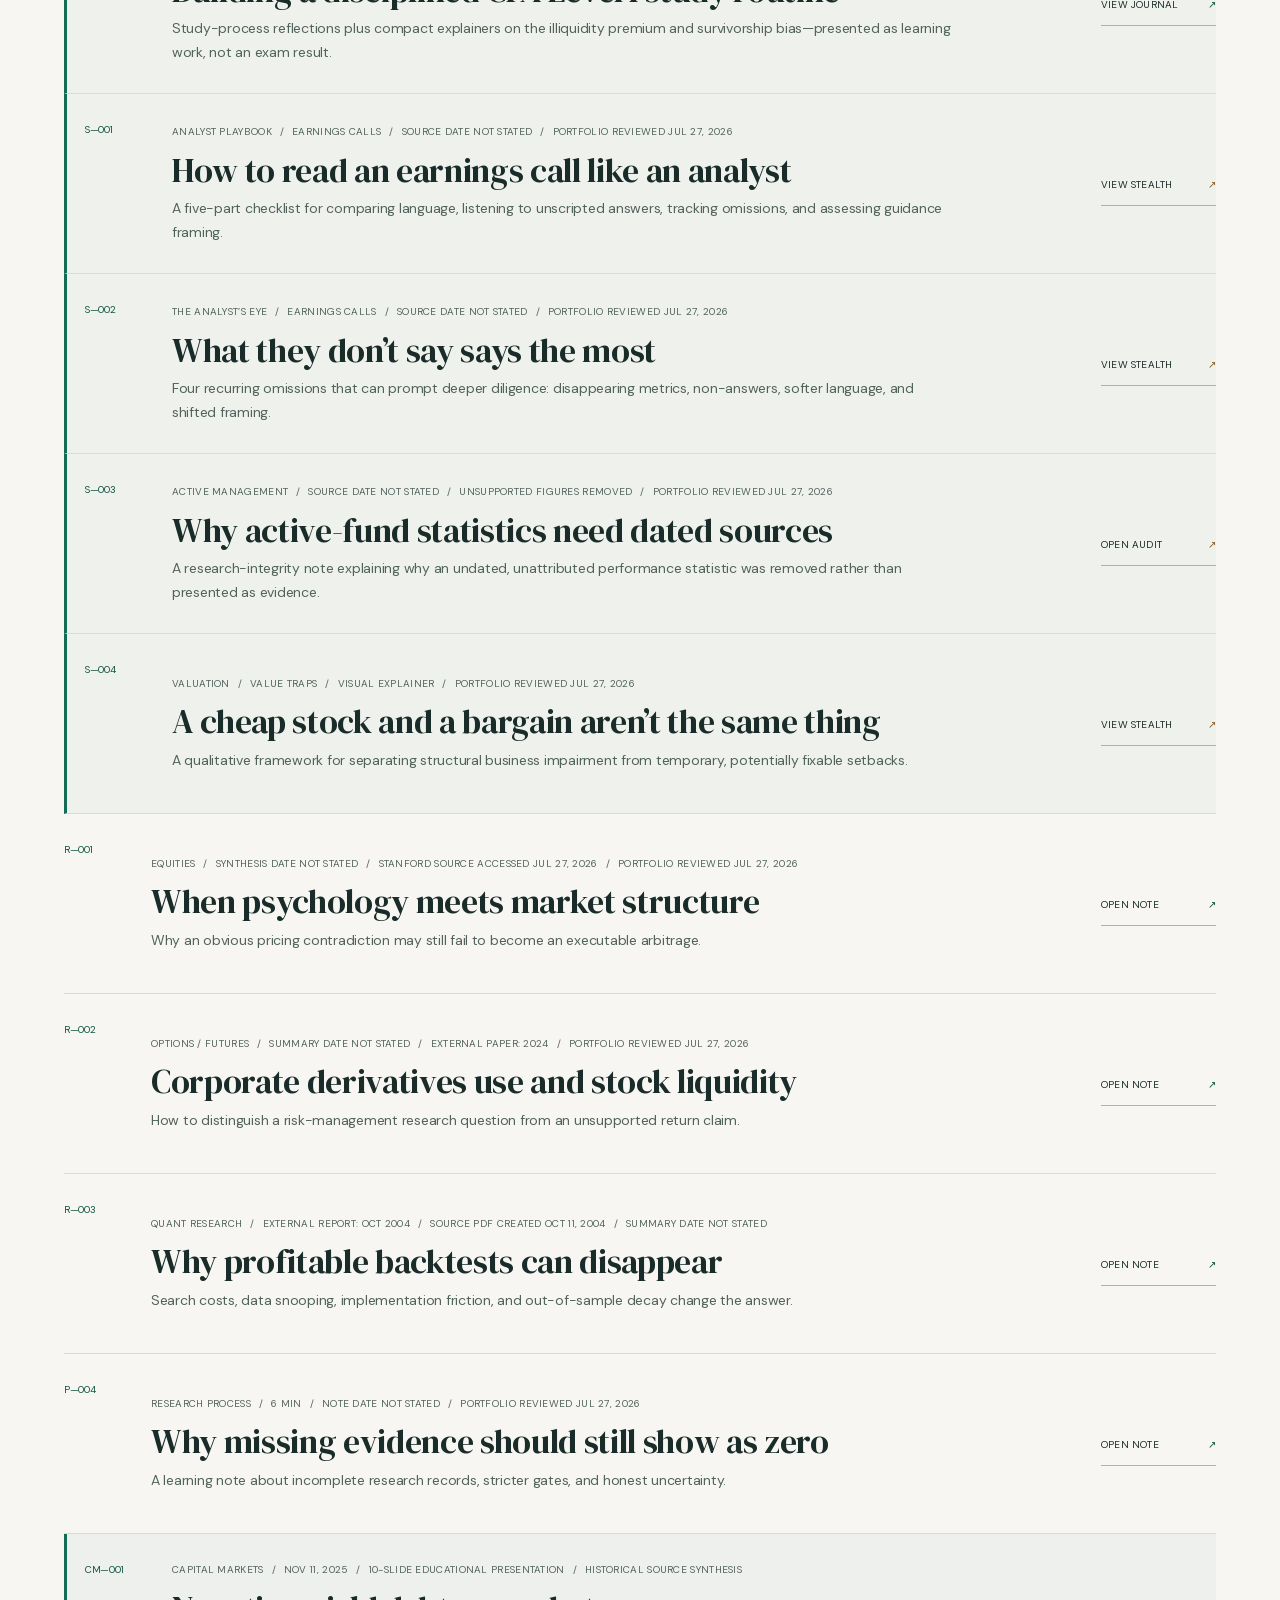
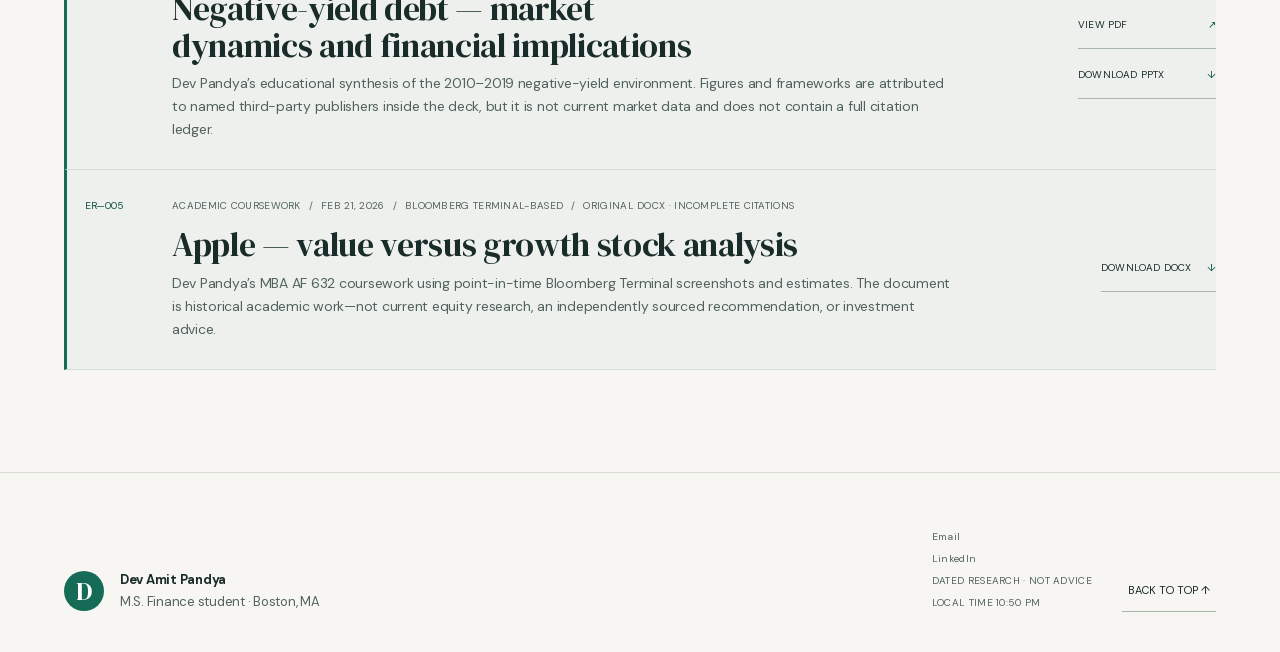
==== commit 2c65c097: "[verified] feat: refresh portfolio design and campus leadership" ====
--- a/research/index.html
+++ b/research/index.html
@@ -1,5 +1,5 @@
 <!doctype html>
-<html lang="en" data-theme="dark">
+<html lang="en" data-theme="light">
 <head>
   <meta charset="utf-8">
   <meta name="viewport" content="width=device-width, initial-scale=1">
@@ -19,18 +19,20 @@
   <meta name="twitter:card" content="summary_large_image">
   <title>Finance Research Archive — Dev Amit Pandya</title>
   <link rel="stylesheet" href="assets/styles.css?v=20260728b">
+<link rel="preload" href="assets/fonts/dm-serif-display-normal.woff2" as="font" type="font/woff2" crossorigin>
+  <link rel="stylesheet" href="assets/editorial.css?v=20261027a">
 </head>
 <body class="archive-page">
   <a class="skip-link" href="#main">Skip to content</a><div class="reading-progress" aria-hidden="true"><span id="reading-progress"></span></div>
   <header class="site-header">
     <a class="brand" href="index.html#top" aria-label="Dev Amit Pandya portfolio home"><span class="brand-glyph">D</span><span class="brand-copy"><strong>DEV</strong><small>FINANCE STUDENT</small></span></a>
-    <nav class="main-nav" aria-label="Primary navigation"><a href="index.html#selected-work">Selected work</a><a href="index.html#experience">Experience</a><a href="index.html#capabilities">Capabilities</a><a href="research/">Research</a><a href="index.html#foundation">Education</a><a href="index.html#contact">Contact</a><a href="assets/Dev-Amit-Pandya-Resume.pdf" target="_blank" rel="noreferrer">Résumé</a></nav>
+    <nav class="main-nav" aria-label="Primary navigation"><a href="index.html#selected-work">Selected work</a><a href="index.html#experience">Experience</a><a href="index.html#leadership">Leadership</a><a href="research/">Research</a><a href="index.html#foundation">Education</a><a href="index.html#contact">Contact</a><a href="assets/Dev-Amit-Pandya-Resume.pdf" target="_blank" rel="noreferrer">Résumé</a></nav>
     <div class="header-tools">
       <button class="text-button" id="theme-toggle" type="button" aria-label="Change color theme">Theme: auto</button>
       <button class="menu-button" id="menu-open" type="button" aria-controls="mobile-nav" aria-expanded="false">Menu</button>
     </div>
     <nav class="mobile-nav" id="mobile-nav" aria-label="Mobile navigation" hidden>
-      <a href="index.html#selected-work">Selected work</a><a href="index.html#experience">Experience</a><a href="index.html#capabilities">Capabilities</a><a href="research/">Research</a><a href="index.html#foundation">Education</a><a href="index.html#contact">Contact</a><a href="assets/Dev-Amit-Pandya-Resume.pdf" target="_blank" rel="noreferrer">Résumé ↗</a><a href="https://www.linkedin.com/in/dev-pandya-38a473220/" target="_blank" rel="noreferrer">LinkedIn ↗</a>
+      <a href="index.html#selected-work">Selected work</a><a href="index.html#experience">Experience</a><a href="index.html#leadership">Leadership</a><a href="research/">Research</a><a href="index.html#foundation">Education</a><a href="index.html#contact">Contact</a><a href="assets/Dev-Amit-Pandya-Resume.pdf" target="_blank" rel="noreferrer">Résumé ↗</a><a href="https://www.linkedin.com/in/dev-pandya-38a473220/" target="_blank" rel="noreferrer">LinkedIn ↗</a>
     </nav>
   </header>
   <main id="main">
@@ -43,6 +45,6 @@
     <button class="back-top" type="button" data-scroll="top">Back to top ↑</button>
   </footer>
   <dialog class="note-dialog" id="note-dialog" aria-label="Finance research note reader"><div class="dialog-shell"><header class="dialog-header"><span id="dialog-index">R—001</span><button id="dialog-close" type="button" aria-label="Close article">Close <kbd>Esc</kbd></button></header><article id="dialog-content"></article></div></dialog>
-  <script src="assets/app.js" defer></script>
+  <script src="assets/app.js?v=20261027a" defer></script>
 </body>
 </html>
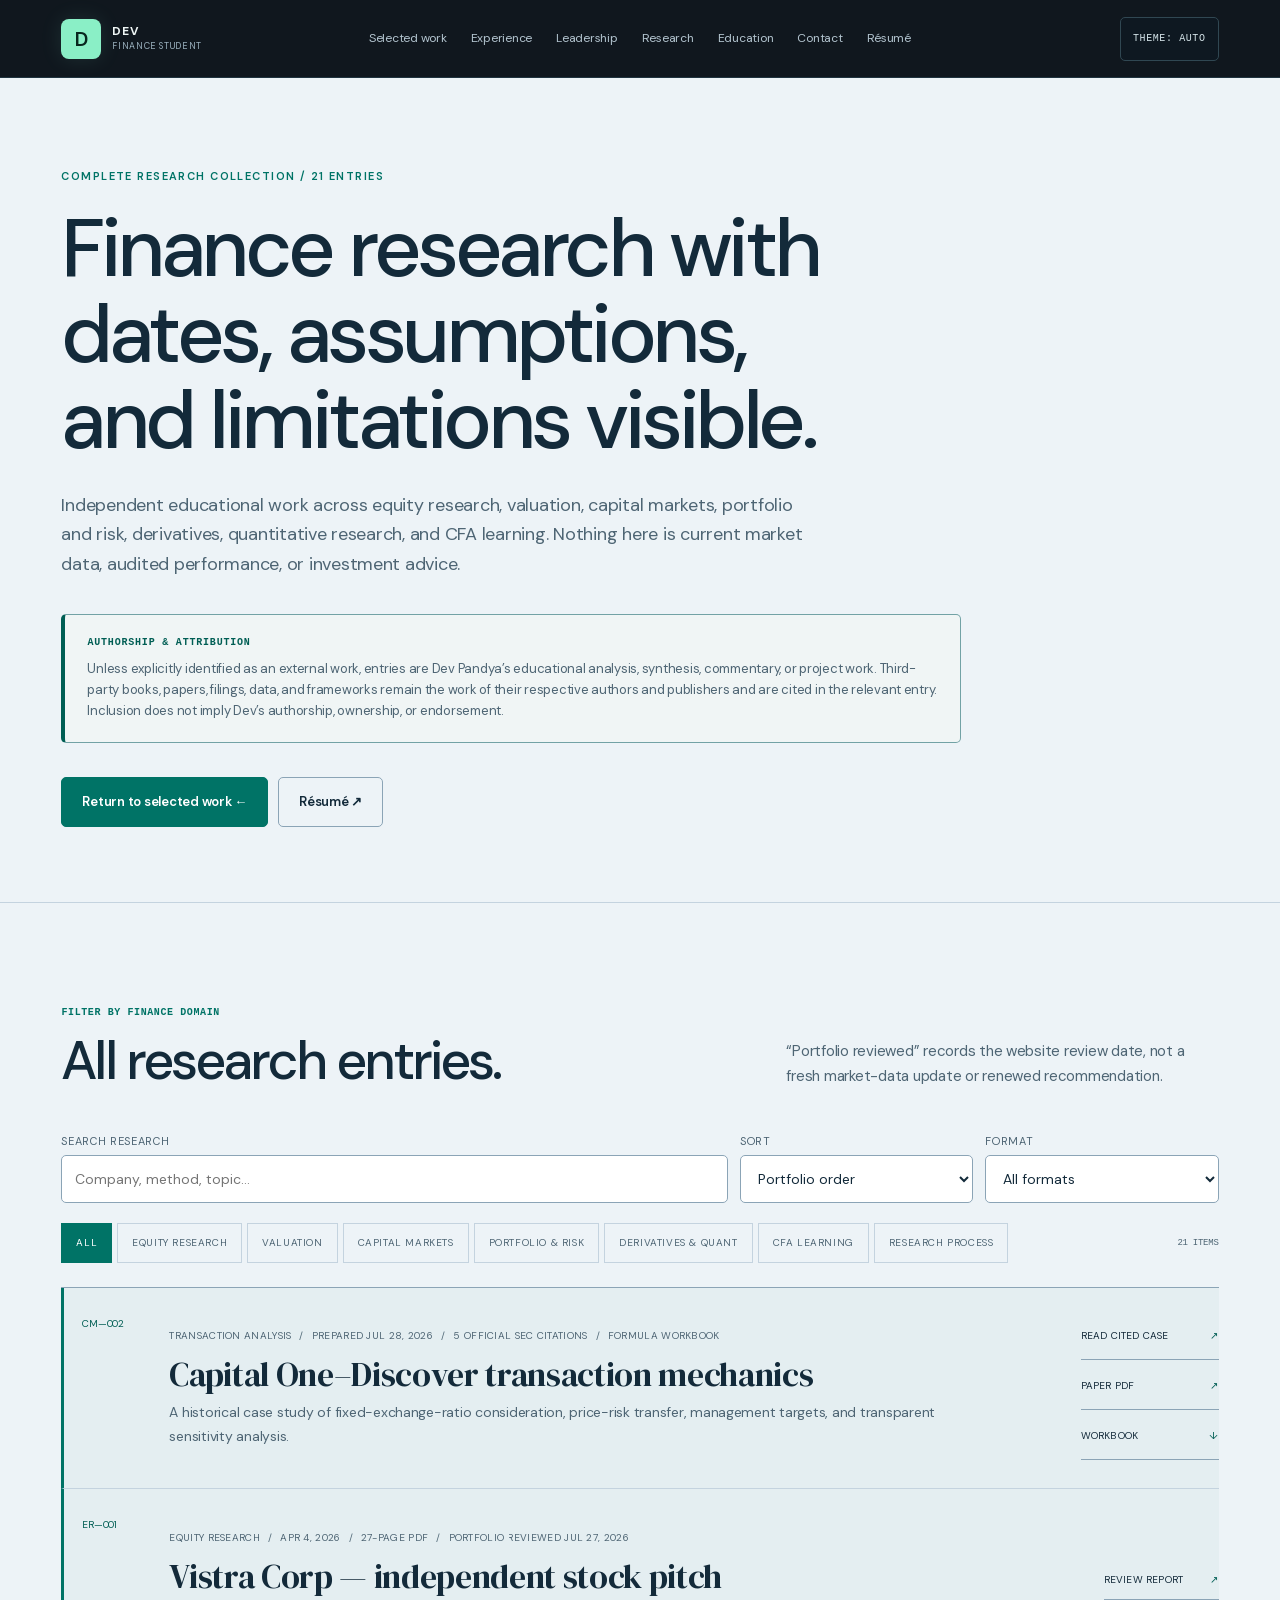
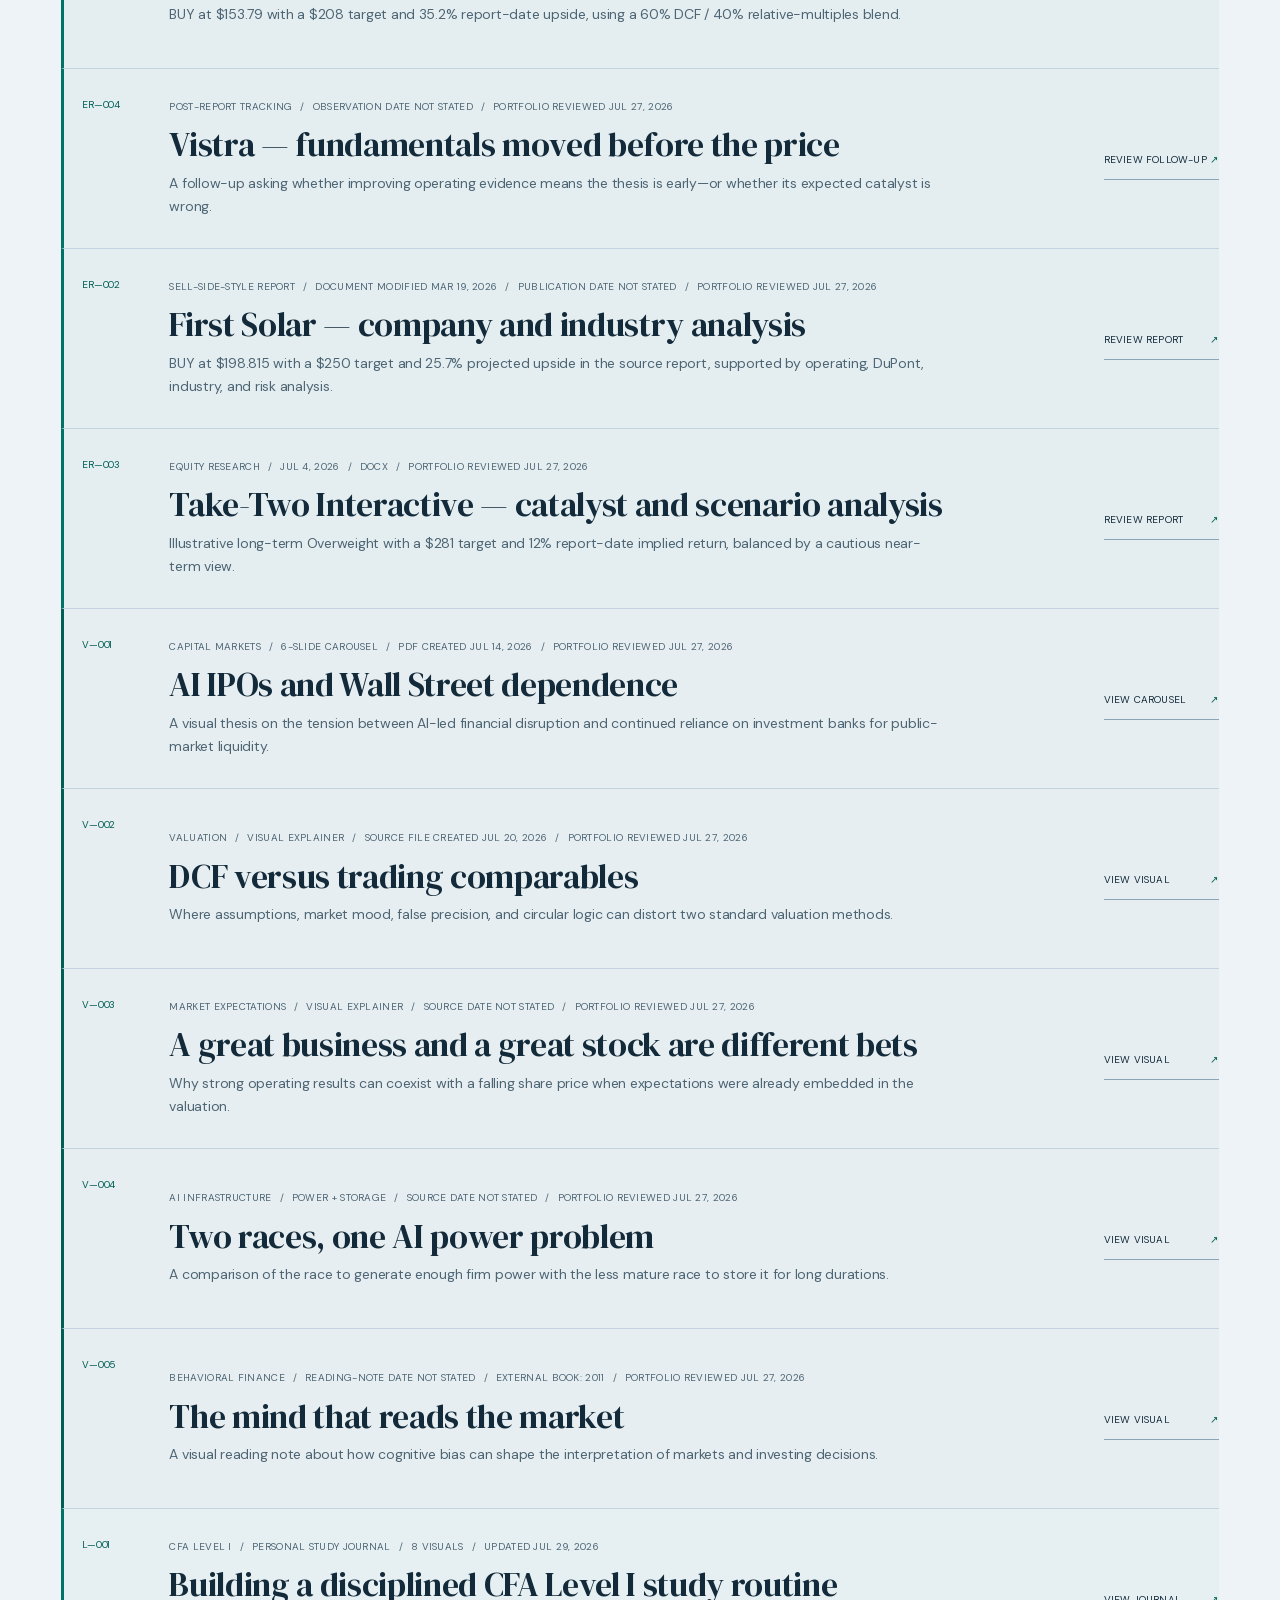
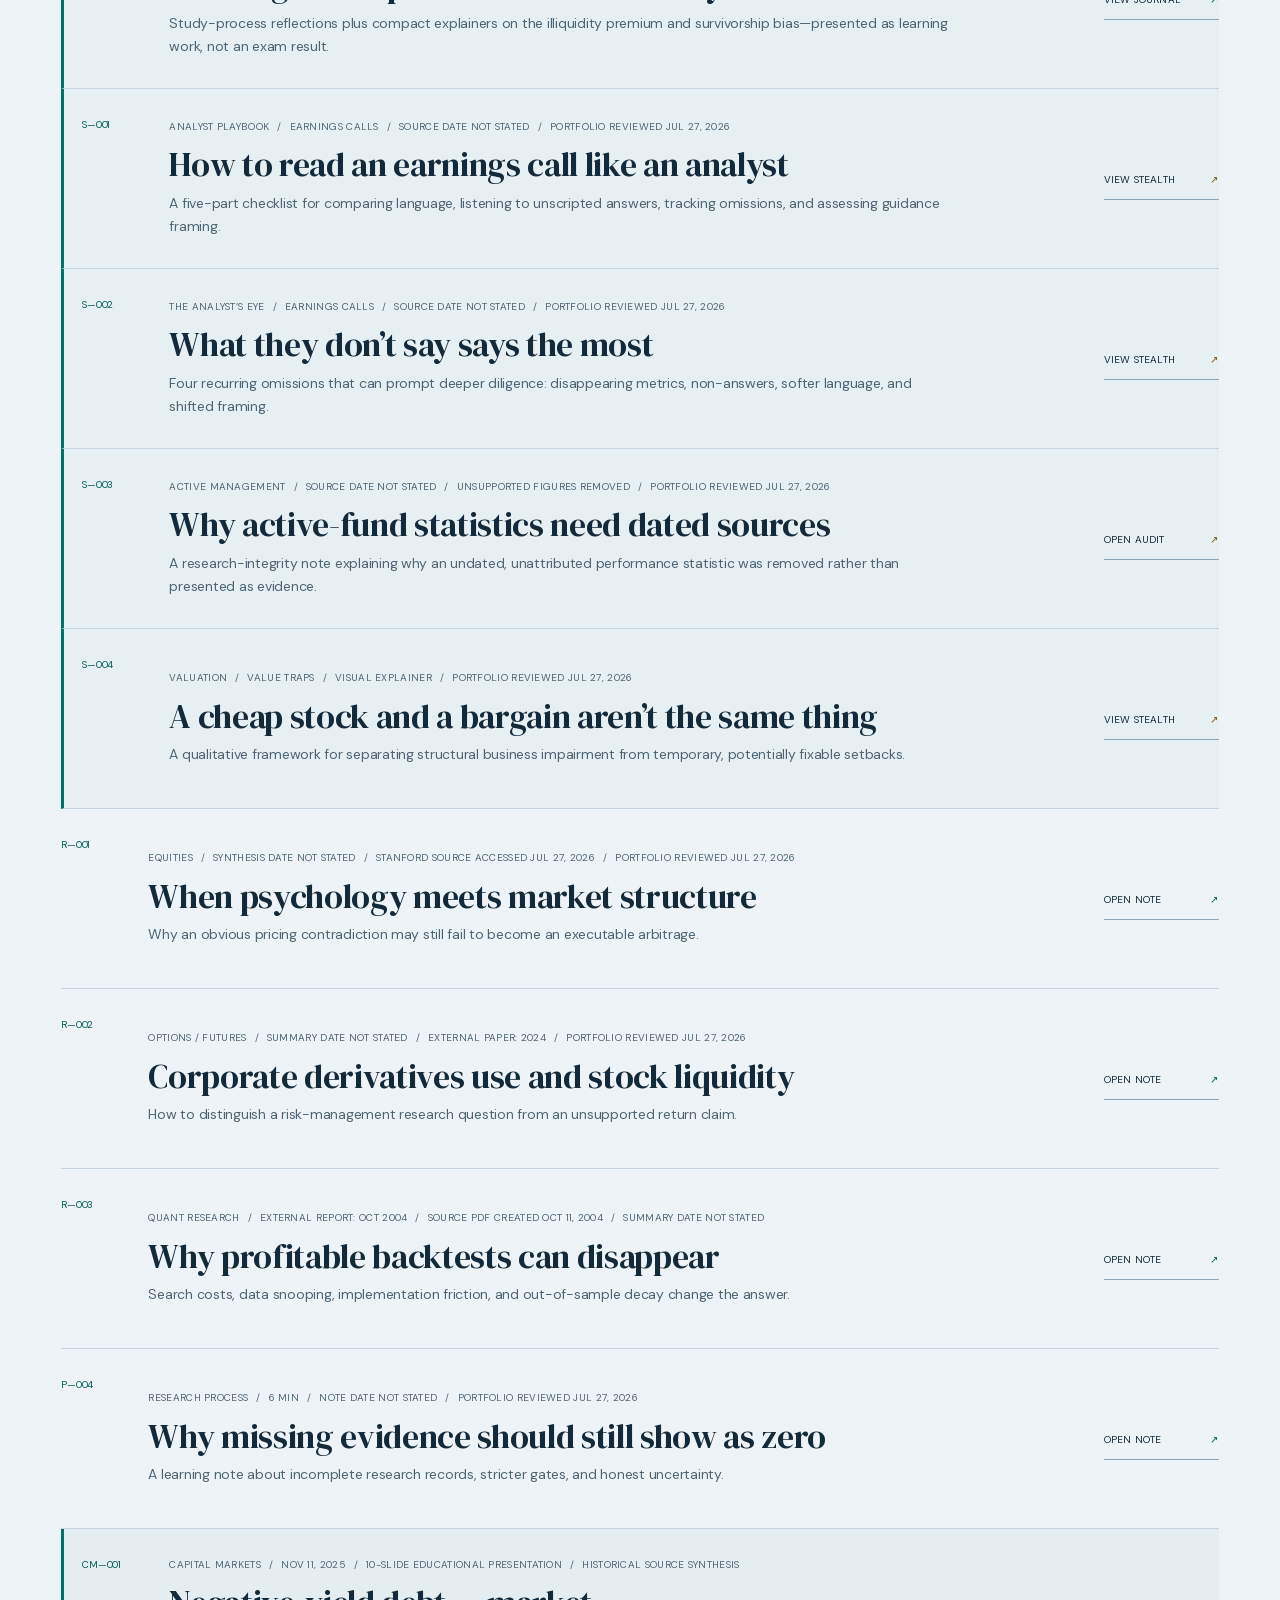
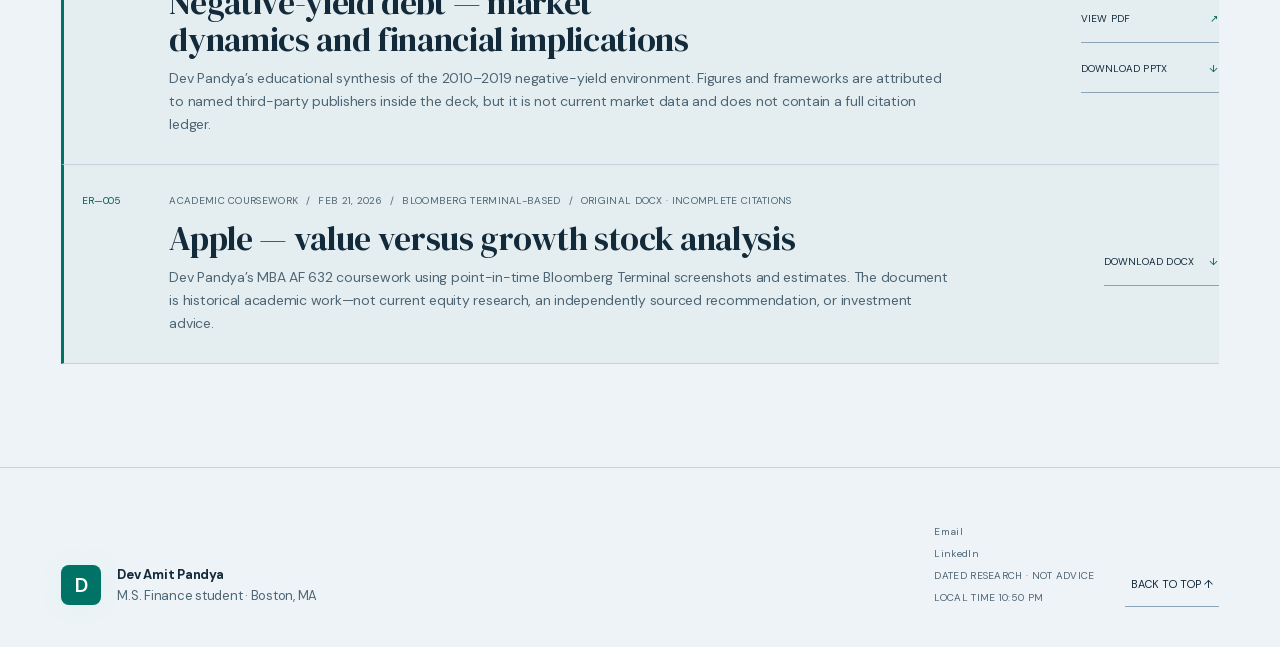
==== commit 695a3577: "[verified] feat: launch interactive finance portfolio experience" ====
--- a/research/index.html
+++ b/research/index.html
@@ -21,6 +21,7 @@
   <link rel="stylesheet" href="assets/styles.css?v=20260728b">
 <link rel="preload" href="assets/fonts/dm-serif-display-normal.woff2" as="font" type="font/woff2" crossorigin>
   <link rel="stylesheet" href="assets/editorial.css?v=20261027a">
+  <link rel="stylesheet" href="assets/market.css?v=20261027b">
 </head>
 <body class="archive-page">
   <a class="skip-link" href="#main">Skip to content</a><div class="reading-progress" aria-hidden="true"><span id="reading-progress"></span></div>
